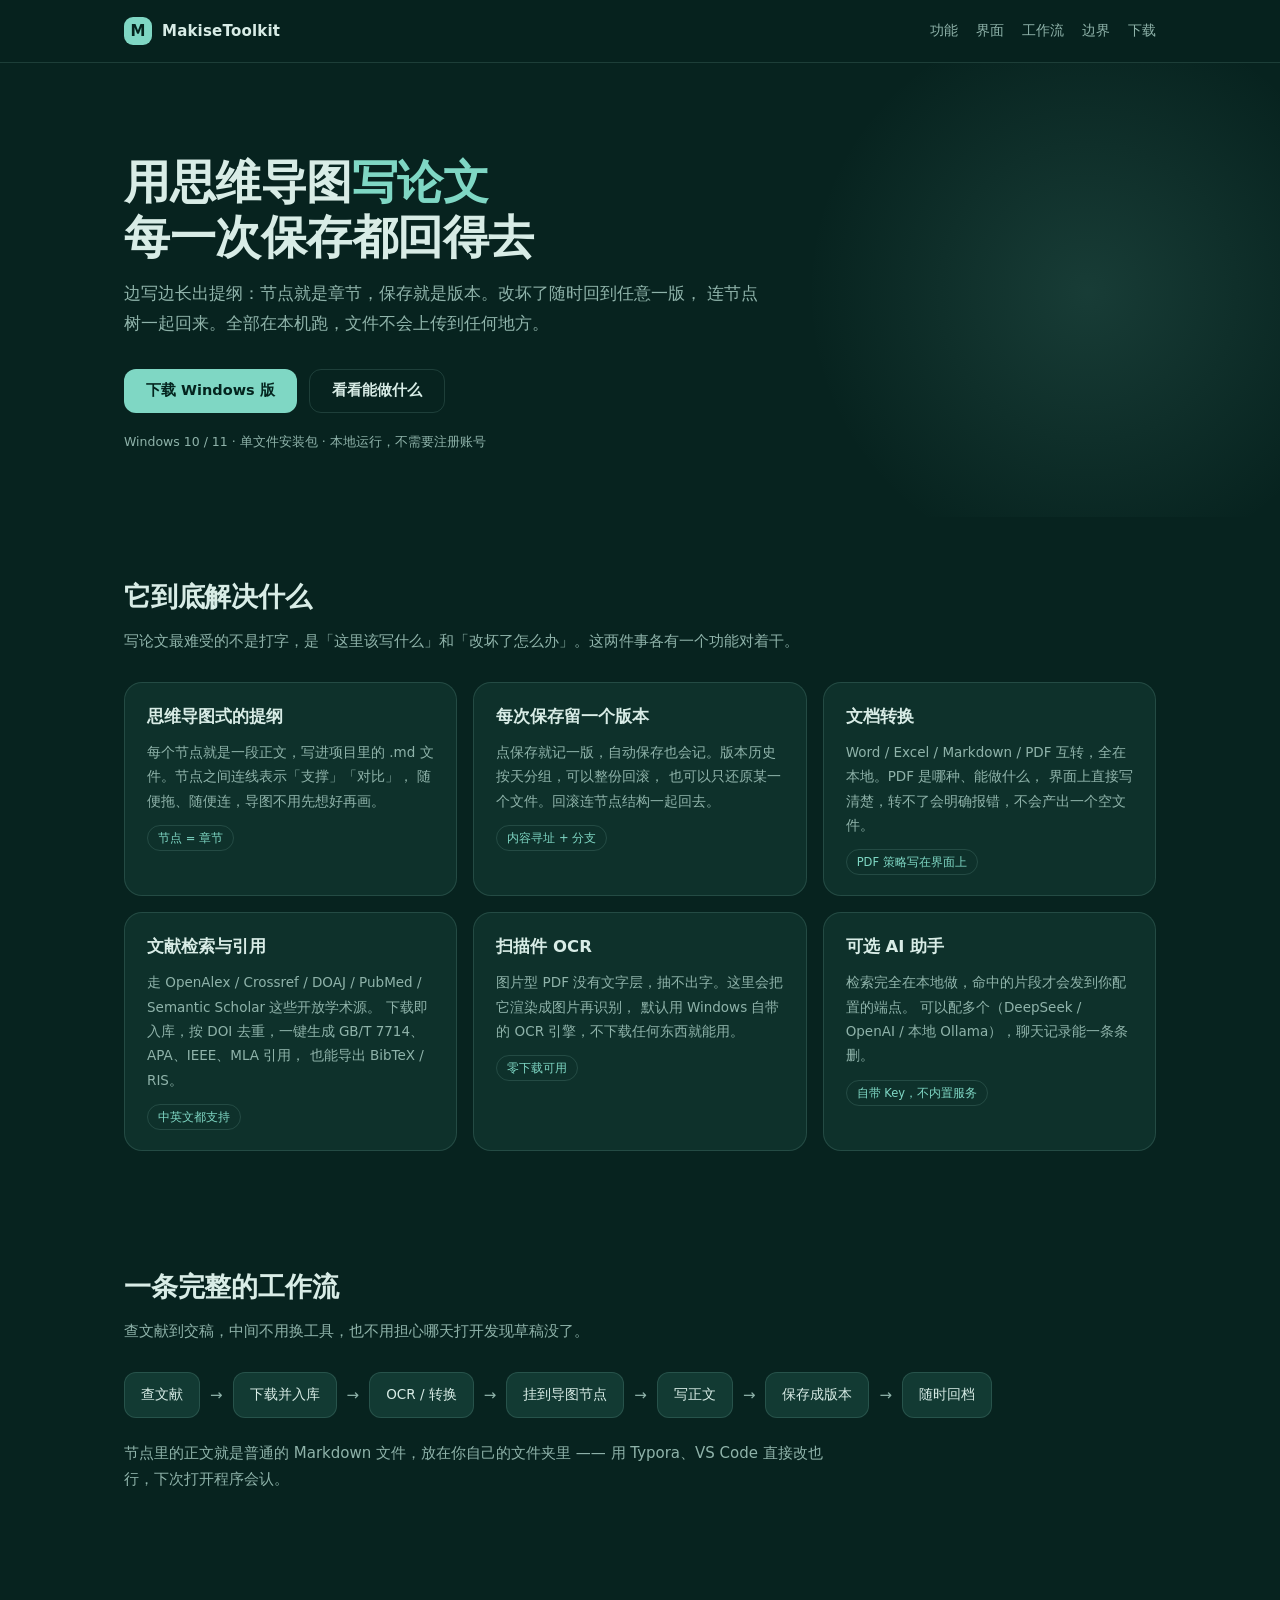
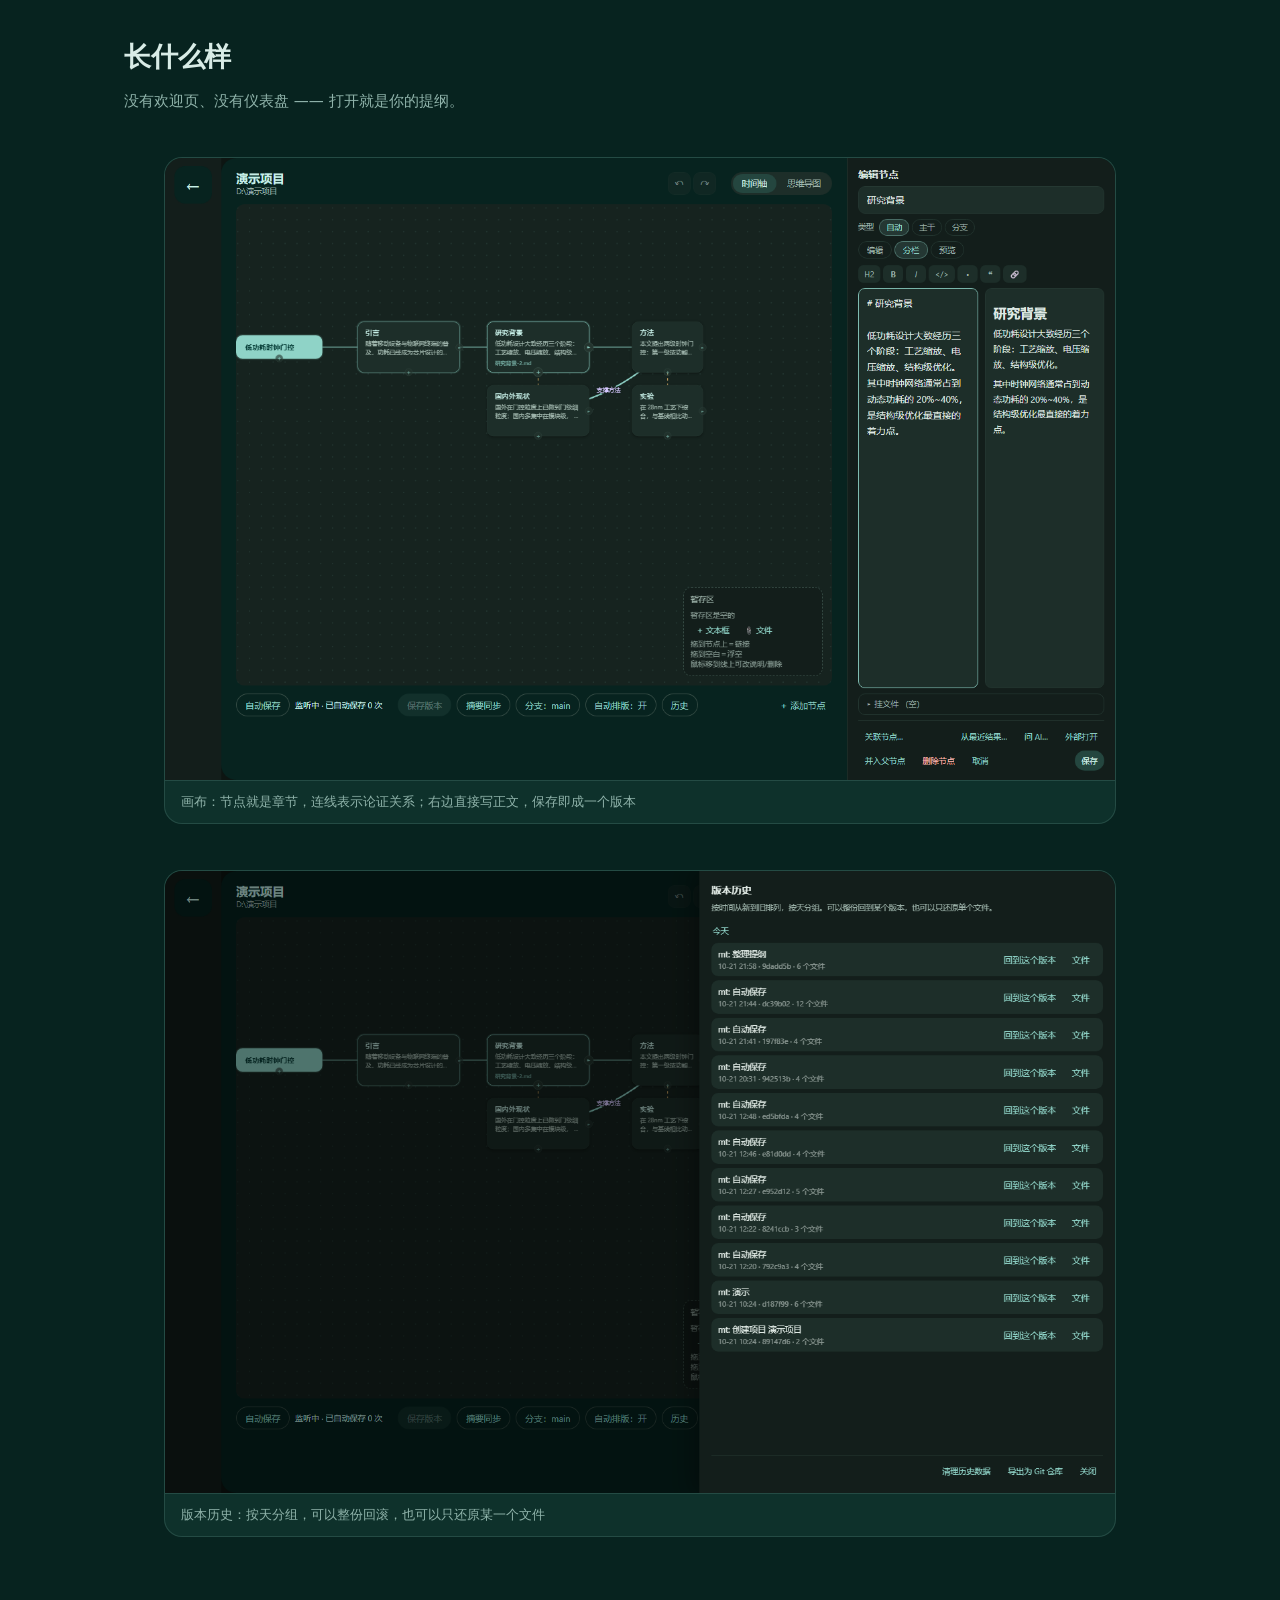
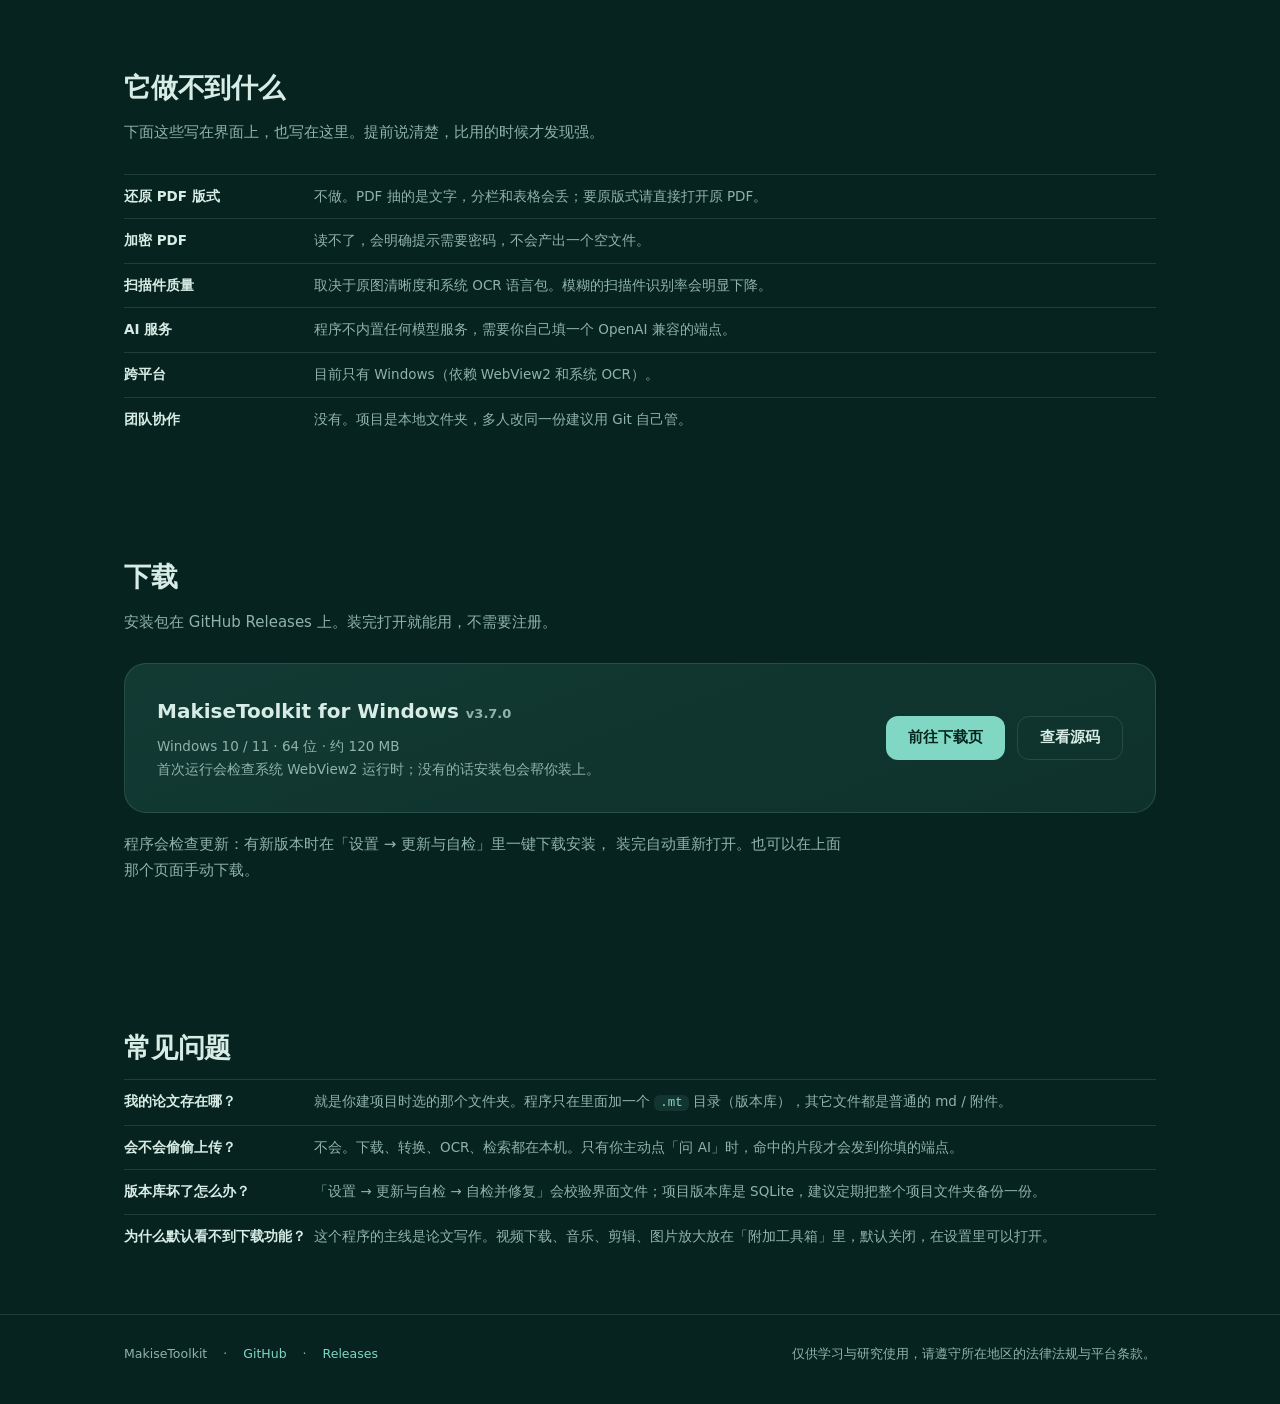
==== docs/index.html @ 10b39601 "docs: GitHub Pages 官网（功能介绍 + 下载） · docs/index.html + docs/site.css：与桌面端同一套配色和排版   · 首屏：定位（思维导图式提纲 + " ====
<!DOCTYPE html>
<html lang="zh-CN">
<head>
<meta charset="utf-8">
<meta name="viewport" content="width=device-width, initial-scale=1">
<title>MakiseToolkit —— 用思维导图写论文，随时回得去</title>
<meta name="description" content="MakiseToolkit 是一个本地优先的论文写作辅助工具：思维导图式提纲、每次保存自动留版本、文档转换、文献检索与引用、扫描件 OCR、可选 AI 助手。">
<link rel="stylesheet" href="site.css">
</head>
<body>

<header class="top">
  <div class="wrap">
    <div class="brand"><span class="mark">M</span>MakiseToolkit</div>
    <nav class="top-nav">
      <a href="#features">功能</a>
      <a href="#shots">界面</a>
      <a href="#flow">工作流</a>
      <a href="#limits">边界</a>
      <a href="#download">下载</a>
    </nav>
  </div>
</header>

<main>

<div class="hero">
  <div class="wrap">
    <h1>用思维导图<em>写论文</em><br>每一次保存都回得去</h1>
    <p class="lead">
      边写边长出提纲：节点就是章节，保存就是版本。改坏了随时回到任意一版，
      连节点树一起回来。全部在本机跑，文件不会上传到任何地方。
    </p>
    <div class="actions">
      <a class="btn" href="#download">下载 Windows 版</a>
      <a class="btn ghost" href="#features">看看能做什么</a>
    </div>
    <div class="meta">Windows 10 / 11 · 单文件安装包 · 本地运行，不需要注册账号</div>
  </div>
</div>

<section id="features">
  <div class="wrap">
    <h2>它到底解决什么</h2>
    <p class="sub">写论文最难受的不是打字，是「这里该写什么」和「改坏了怎么办」。这两件事各有一个功能对着干。</p>
    <div class="grid">

      <div class="card">
        <h3>思维导图式的提纲</h3>
        <p>每个节点就是一段正文，写进项目里的 .md 文件。节点之间连线表示「支撑」「对比」，
           随便拖、随便连，导图不用先想好再画。</p>
        <span class="tag">节点 = 章节</span>
      </div>

      <div class="card">
        <h3>每次保存留一个版本</h3>
        <p>点保存就记一版，自动保存也会记。版本历史按天分组，可以整份回滚，
           也可以只还原某一个文件。回滚连节点结构一起回去。</p>
        <span class="tag">内容寻址 + 分支</span>
      </div>

      <div class="card">
        <h3>文档转换</h3>
        <p>Word / Excel / Markdown / PDF 互转，全在本地。PDF 是哪种、能做什么，
           界面上直接写清楚，转不了会明确报错，不会产出一个空文件。</p>
        <span class="tag">PDF 策略写在界面上</span>
      </div>

      <div class="card">
        <h3>文献检索与引用</h3>
        <p>走 OpenAlex / Crossref / DOAJ / PubMed / Semantic Scholar 这些开放学术源。
           下载即入库，按 DOI 去重，一键生成 GB/T 7714、APA、IEEE、MLA 引用，
           也能导出 BibTeX / RIS。</p>
        <span class="tag">中英文都支持</span>
      </div>

      <div class="card">
        <h3>扫描件 OCR</h3>
        <p>图片型 PDF 没有文字层，抽不出字。这里会把它渲染成图片再识别，
           默认用 Windows 自带的 OCR 引擎，不下载任何东西就能用。</p>
        <span class="tag">零下载可用</span>
      </div>

      <div class="card">
        <h3>可选 AI 助手</h3>
        <p>检索完全在本地做，命中的片段才会发到你配置的端点。
           可以配多个（DeepSeek / OpenAI / 本地 Ollama），聊天记录能一条条删。</p>
        <span class="tag">自带 Key，不内置服务</span>
      </div>

    </div>
  </div>
</section>

<section id="flow">
  <div class="wrap">
    <h2>一条完整的工作流</h2>
    <p class="sub">查文献到交稿，中间不用换工具，也不用担心哪天打开发现草稿没了。</p>
    <div class="flow">
      <span class="step">查文献</span><span class="arrow">→</span>
      <span class="step">下载并入库</span><span class="arrow">→</span>
      <span class="step">OCR / 转换</span><span class="arrow">→</span>
      <span class="step">挂到导图节点</span><span class="arrow">→</span>
      <span class="step">写正文</span><span class="arrow">→</span>
      <span class="step">保存成版本</span><span class="arrow">→</span>
      <span class="step">随时回档</span>
    </div>
    <p class="sub" style="margin-top:22px">
      节点里的正文就是普通的 Markdown 文件，放在你自己的文件夹里 ——
      用 Typora、VS Code 直接改也行，下次打开程序会认。
    </p>
  </div>
</section>

<section id="shots">
  <div class="wrap">
    <h2>长什么样</h2>
    <p class="sub">没有欢迎页、没有仪表盘 —— 打开就是你的提纲。</p>
    <div class="shots">
      <figure class="shot">
        <img src="assets/canvas.png" alt="项目画布：思维导图式的提纲">
        <figcaption>画布：节点就是章节，连线表示论证关系；右边直接写正文，保存即成一个版本</figcaption>
      </figure>
      <figure class="shot">
        <img src="assets/history.png" alt="版本历史">
        <figcaption>版本历史：按天分组，可以整份回滚，也可以只还原某一个文件</figcaption>
      </figure>
    </div>
  </div>
</section>

<section id="limits">
  <div class="wrap">
    <h2>它做不到什么</h2>
    <p class="sub">下面这些写在界面上，也写在这里。提前说清楚，比用的时候才发现强。</p>
    <table class="facts">
      <tr><td>还原 PDF 版式</td><td>不做。PDF 抽的是文字，分栏和表格会丢；要原版式请直接打开原 PDF。</td></tr>
      <tr><td>加密 PDF</td><td>读不了，会明确提示需要密码，不会产出一个空文件。</td></tr>
      <tr><td>扫描件质量</td><td>取决于原图清晰度和系统 OCR 语言包。模糊的扫描件识别率会明显下降。</td></tr>
      <tr><td>AI 服务</td><td>程序不内置任何模型服务，需要你自己填一个 OpenAI 兼容的端点。</td></tr>
      <tr><td>跨平台</td><td>目前只有 Windows（依赖 WebView2 和系统 OCR）。</td></tr>
      <tr><td>团队协作</td><td>没有。项目是本地文件夹，多人改同一份建议用 Git 自己管。</td></tr>
    </table>
  </div>
</section>

<section id="download">
  <div class="wrap">
    <h2>下载</h2>
    <p class="sub">安装包在 GitHub Releases 上。装完打开就能用，不需要注册。</p>
    <div class="dl">
      <div class="info">
        <h3>MakiseToolkit for Windows <span style="font-size:13px;color:var(--text-dim)">v3.7.0</span></h3>
        <p>Windows 10 / 11 · 64 位 · 约 120 MB<br>
           首次运行会检查系统 WebView2 运行时；没有的话安装包会帮你装上。</p>
      </div>
      <div class="btns">
        <a class="btn" href="https://github.com/PLSSJX/BLG/releases/latest">前往下载页</a>
        <a class="btn ghost" href="https://github.com/PLSSJX/BLG">查看源码</a>
      </div>
    </div>
    <p class="sub" style="margin-top:18px">
      程序会检查更新：有新版本时在「设置 → 更新与自检」里一键下载安装，
      装完自动重新打开。也可以在上面那个页面手动下载。
    </p>
  </div>
</section>

<section id="faq">
  <div class="wrap">
    <h2>常见问题</h2>
    <table class="facts">
      <tr><td>我的论文存在哪？</td><td>就是你建项目时选的那个文件夹。程序只在里面加一个 <code>.mt</code> 目录（版本库），其它文件都是普通的 md / 附件。</td></tr>
      <tr><td>会不会偷偷上传？</td><td>不会。下载、转换、OCR、检索都在本机。只有你主动点「问 AI」时，命中的片段才会发到你填的端点。</td></tr>
      <tr><td>版本库坏了怎么办？</td><td>「设置 → 更新与自检 → 自检并修复」会校验界面文件；项目版本库是 SQLite，建议定期把整个项目文件夹备份一份。</td></tr>
      <tr><td>为什么默认看不到下载功能？</td><td>这个程序的主线是论文写作。视频下载、音乐、剪辑、图片放大放在「附加工具箱」里，默认关闭，在设置里可以打开。</td></tr>
    </table>
  </div>
</section>

</main>

<footer>
  <div class="wrap">
    <span>MakiseToolkit</span>
    <span>·</span>
    <a href="https://github.com/PLSSJX/BLG">GitHub</a>
    <span>·</span>
    <a href="https://github.com/PLSSJX/BLG/releases/latest">Releases</a>
    <span style="margin-left:auto">仅供学习与研究使用，请遵守所在地区的法律法规与平台条款。</span>
  </div>
</footer>

</body>
</html>
---- docs/site.css ----
/* MakiseToolkit 官网 —— 和桌面端同一套配色与排版 */
:root {
  --bg: #07231f;
  --bg-soft: #0b2b26;
  --card: #0e312b;
  --card-2: #123a33;
  --line: rgba(168, 230, 216, .14);
  --text: #d8ece6;
  --text-dim: #8fb3aa;
  --primary: #7fd7c4;
  --primary-deep: #123f37;
  --on-primary: #04241e;
  --ok: #8ee39a;
  --warn: #f0c67c;
  --radius: 18px;
  --max: 1080px;
}

* { box-sizing: border-box; }

html { scroll-behavior: smooth; }

body {
  margin: 0;
  background: var(--bg);
  color: var(--text);
  font-family: "MiSans", "HarmonyOS Sans SC", "PingFang SC", "Microsoft YaHei UI",
               "Microsoft YaHei", "Segoe UI", system-ui, -apple-system, sans-serif;
  font-size: 15px;
  line-height: 1.75;
  -webkit-font-smoothing: antialiased;
}

a { color: var(--primary); text-decoration: none; }
a:hover { text-decoration: underline; }

.wrap { max-width: var(--max); margin: 0 auto; padding: 0 24px; }

/* ---------------- 顶部 ---------------- */
header.top {
  position: sticky; top: 0; z-index: 20;
  backdrop-filter: blur(12px);
  background: color-mix(in srgb, var(--bg) 82%, transparent);
  border-bottom: 1px solid var(--line);
}
.top .wrap { display: flex; align-items: center; gap: 14px; height: 62px; }
.brand { display: flex; align-items: center; gap: 10px; font-weight: 600; letter-spacing: .2px; }
.brand .mark {
  width: 28px; height: 28px; border-radius: 9px;
  background: var(--primary); color: var(--on-primary);
  display: grid; place-items: center; font-size: 15px; font-weight: 700;
}
nav.top-nav { margin-left: auto; display: flex; gap: 18px; font-size: 13.5px; }
nav.top-nav a { color: var(--text-dim); }
nav.top-nav a:hover { color: var(--text); text-decoration: none; }
@media (max-width: 720px) { nav.top-nav { display: none; } }

/* ---------------- 按钮 ---------------- */
.btn {
  display: inline-flex; align-items: center; gap: 8px;
  height: 44px; padding: 0 22px; border-radius: 12px;
  background: var(--primary); color: var(--on-primary);
  font-size: 14.5px; font-weight: 600; border: 0; cursor: pointer;
  transition: transform .12s, box-shadow .12s;
}
.btn:hover { transform: translateY(-1px); text-decoration: none; box-shadow: 0 8px 22px rgba(127, 215, 196, .18); }
.btn.ghost {
  background: transparent; color: var(--text);
  border: 1px solid var(--line); box-shadow: none;
}
.btn.ghost:hover { border-color: var(--primary); }

/* ---------------- 首屏 ---------------- */
.hero { padding: 92px 0 64px; position: relative; overflow: hidden; }
.hero::after {
  content: ""; position: absolute; inset: -20% -10% auto auto;
  width: 640px; height: 640px; border-radius: 50%;
  background: radial-gradient(circle, rgba(127,215,196,.14), transparent 62%);
  pointer-events: none;
}
.hero h1 { font-size: 46px; line-height: 1.2; margin: 0 0 14px; letter-spacing: -.5px; }
.hero h1 em { font-style: normal; color: var(--primary); }
.hero p.lead { font-size: 17px; color: var(--text-dim); max-width: 640px; margin: 0 0 30px; }
.hero .actions { display: flex; gap: 12px; flex-wrap: wrap; }
.hero .meta { margin-top: 18px; font-size: 12.5px; color: var(--text-dim); }

/* ---------------- 通用区块 ---------------- */
section { padding: 56px 0; }
section h2 { font-size: 27px; margin: 0 0 8px; letter-spacing: -.2px; }
section p.sub { color: var(--text-dim); margin: 0 0 28px; max-width: 720px; }

.grid { display: grid; gap: 16px; grid-template-columns: repeat(auto-fit, minmax(280px, 1fr)); }

.card {
  background: var(--card);
  border: 1px solid var(--line);
  border-radius: var(--radius);
  padding: 20px 22px;
}
.card h3 { margin: 0 0 8px; font-size: 16.5px; display: flex; align-items: center; gap: 8px; }
.card p { margin: 0; color: var(--text-dim); font-size: 13.5px; line-height: 1.8; }
.card .tag { display: inline-block; margin-top: 12px; font-size: 11.5px; color: var(--primary);
  border: 1px solid var(--line); border-radius: 999px; padding: 2px 10px; }

/* 工作流 */
.flow { display: flex; flex-wrap: wrap; gap: 10px; align-items: center; margin-top: 8px; }
.flow .step {
  background: var(--card-2); border: 1px solid var(--line);
  border-radius: 12px; padding: 10px 16px; font-size: 13.5px;
}
.flow .arrow { color: var(--text-dim); }

/* 截图 */
.shots { display: grid; gap: 16px; grid-template-columns: 1fr; }
.shot {
  border-radius: var(--radius); overflow: hidden;
  border: 1px solid var(--line); background: var(--card);
}
.shot img { display: block; width: 100%; height: auto; }
.shot figcaption { padding: 10px 16px; font-size: 12.5px; color: var(--text-dim); border-top: 1px solid var(--line); }

/* 表格 */
table.facts { width: 100%; border-collapse: collapse; font-size: 13.5px; }
table.facts td { padding: 10px 0; border-top: 1px solid var(--line); vertical-align: top; }
table.facts td:first-child { width: 190px; color: var(--text); font-weight: 600; }
table.facts td:last-child { color: var(--text-dim); }

/* 下载 */
.dl {
  background: linear-gradient(160deg, var(--card-2), var(--card));
  border: 1px solid var(--line); border-radius: 22px; padding: 30px 32px;
  display: flex; gap: 30px; flex-wrap: wrap; align-items: center;
}
.dl .info { flex: 1 1 380px; }
.dl .info h3 { margin: 0 0 6px; font-size: 20px; }
.dl .info p { margin: 0; color: var(--text-dim); font-size: 13.5px; }
.dl .btns { display: flex; gap: 12px; flex-wrap: wrap; }

/* 页脚 */
footer { border-top: 1px solid var(--line); padding: 28px 0 40px; color: var(--text-dim); font-size: 12.5px; }
footer .wrap { display: flex; gap: 16px; flex-wrap: wrap; align-items: center; }

code {
  background: rgba(127, 215, 196, .1); border-radius: 6px; padding: 1px 6px;
  font-family: "Cascadia Code", Consolas, monospace; font-size: .92em; color: var(--primary);
}
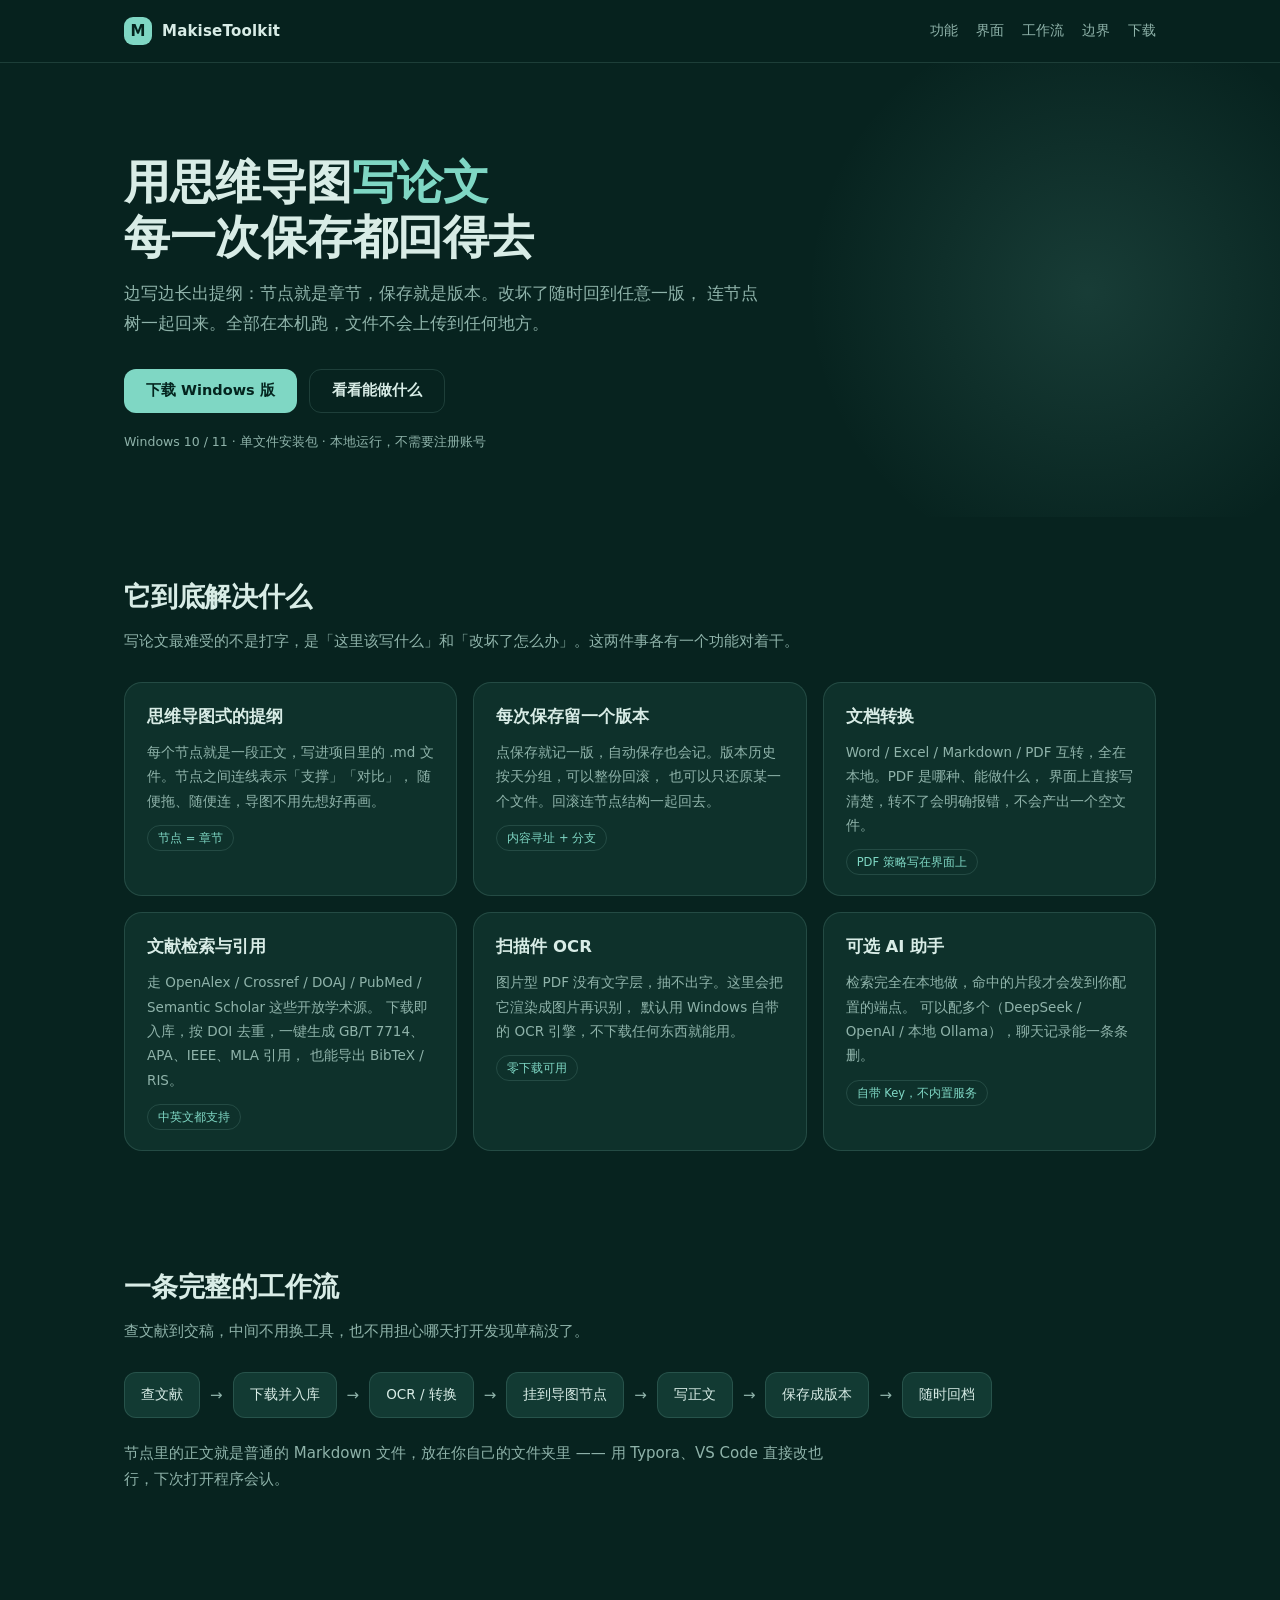
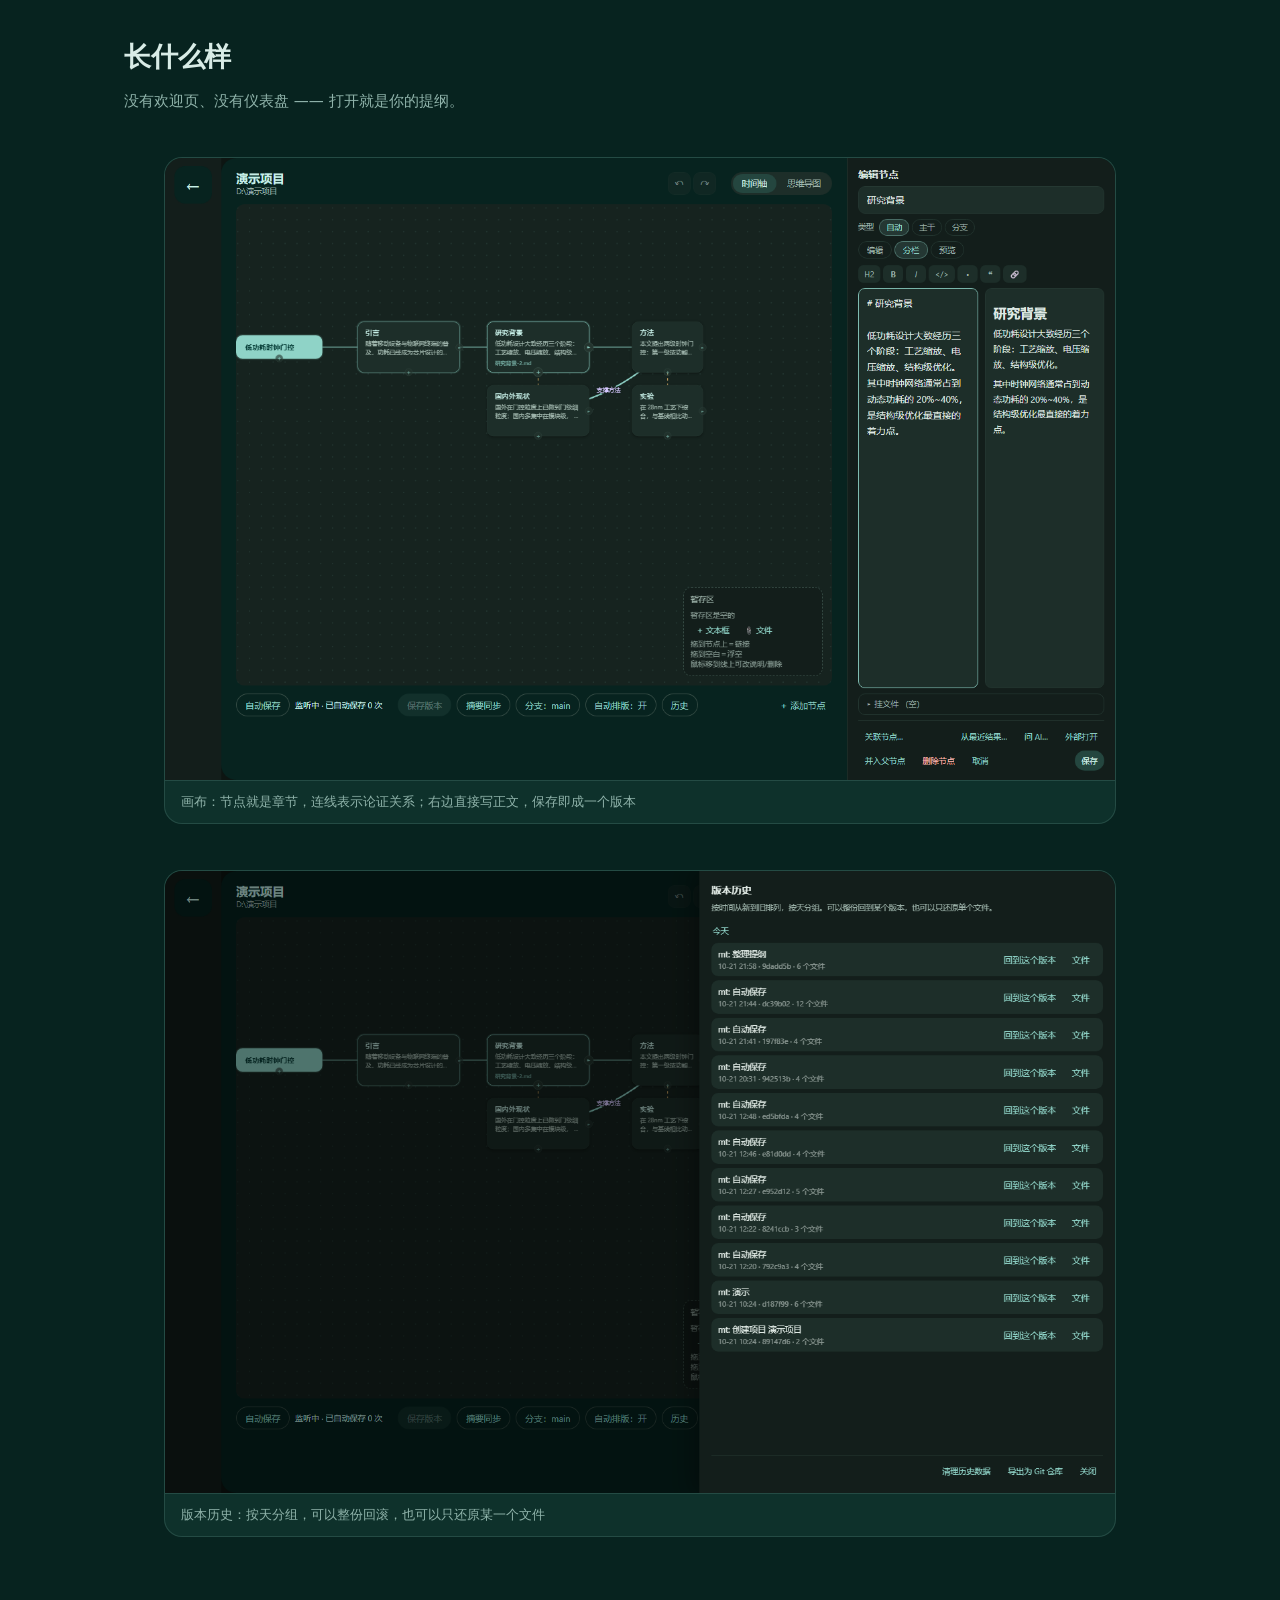
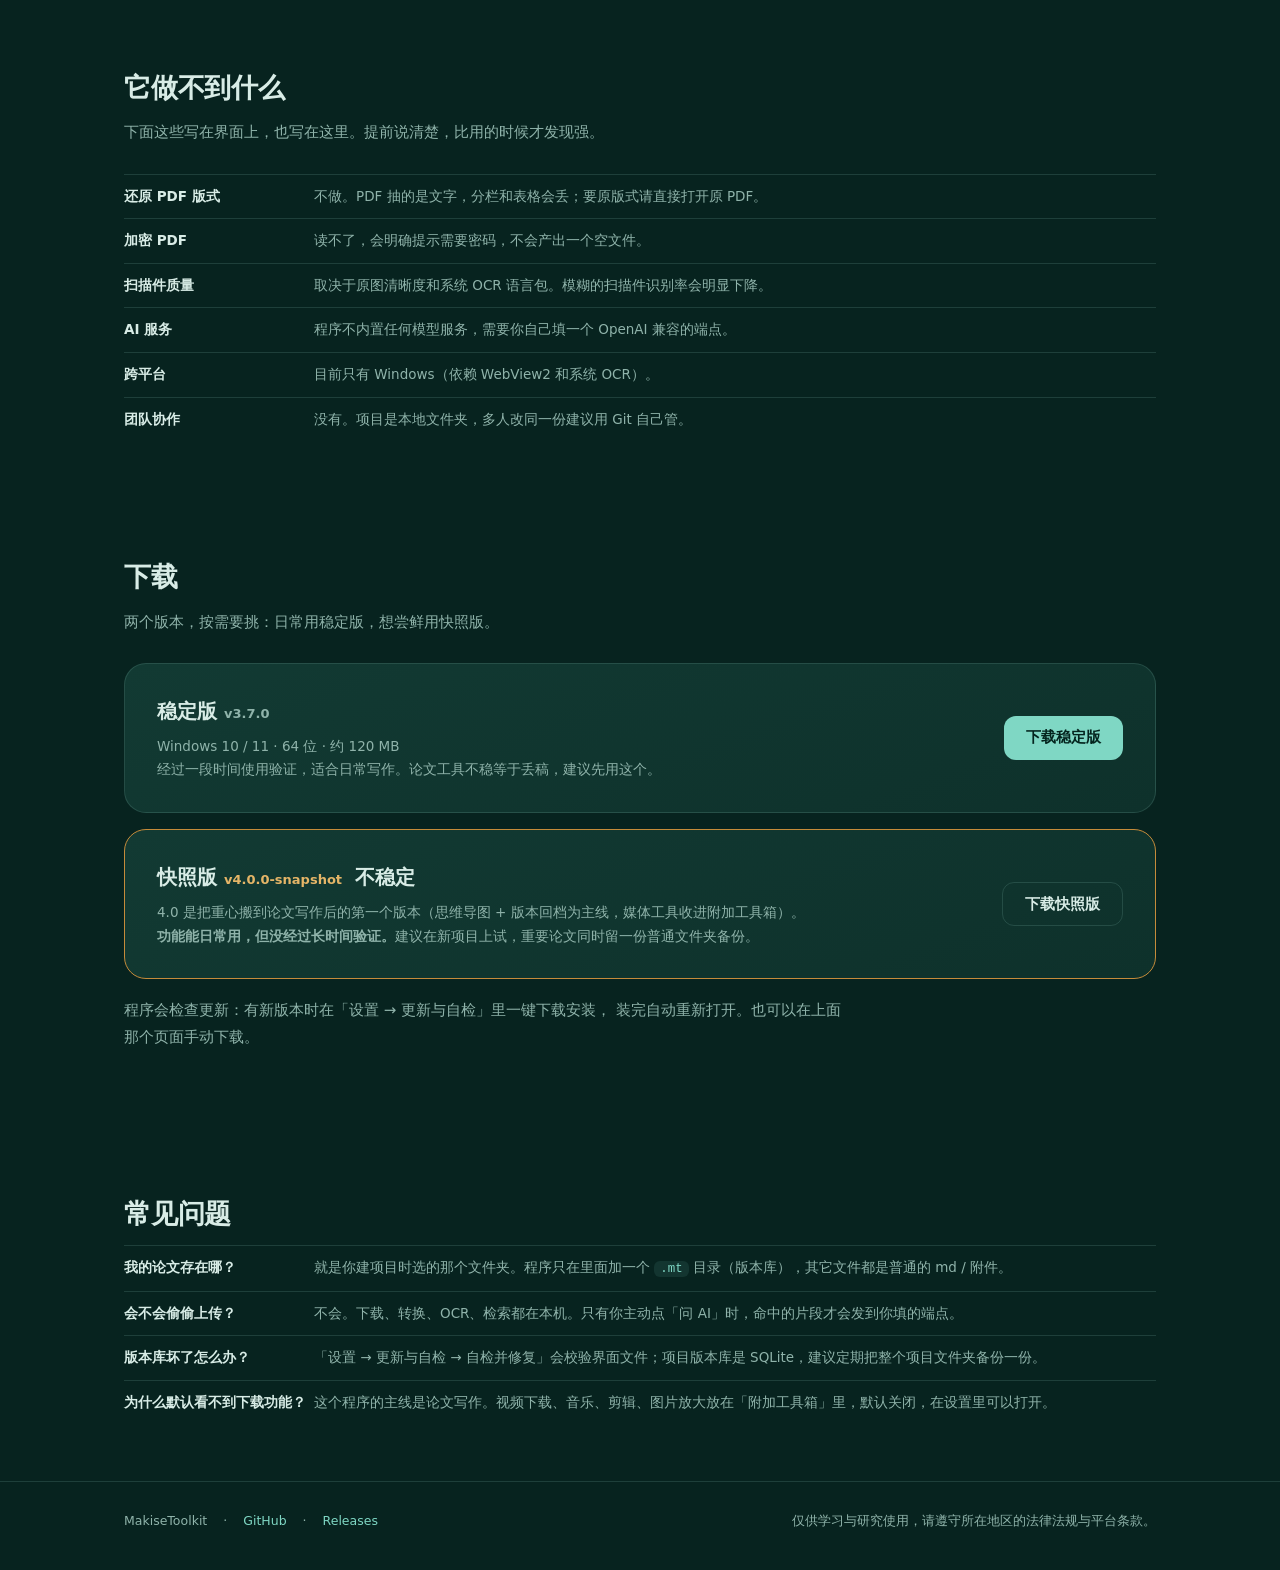
==== commit 27233abb: "chore(release): 4.0.0 快照版 —— 定位改到论文写作主线 界面： · 去掉浏览器原生的「是否离开网站」弹窗，改成离开时把未保存状态记到本地草稿 · 项目页新增「打开文件夹」，弹窗" ====
--- a/docs/index.html
+++ b/docs/index.html
@@ -147,16 +147,26 @@
 <section id="download">
   <div class="wrap">
     <h2>下载</h2>
-    <p class="sub">安装包在 GitHub Releases 上。装完打开就能用，不需要注册。</p>
+    <p class="sub">两个版本，按需要挑：日常用稳定版，想尝鲜用快照版。</p>
     <div class="dl">
       <div class="info">
-        <h3>MakiseToolkit for Windows <span style="font-size:13px;color:var(--text-dim)">v3.7.0</span></h3>
+        <h3>稳定版 <span style="font-size:13px;color:var(--text-dim)">v3.7.0</span></h3>
         <p>Windows 10 / 11 · 64 位 · 约 120 MB<br>
-           首次运行会检查系统 WebView2 运行时；没有的话安装包会帮你装上。</p>
+           经过一段时间使用验证，适合日常写作。论文工具不稳等于丢稿，建议先用这个。</p>
       </div>
       <div class="btns">
-        <a class="btn" href="https://github.com/PLSSJX/BLG/releases/latest">前往下载页</a>
-        <a class="btn ghost" href="https://github.com/PLSSJX/BLG">查看源码</a>
+        <a class="btn" href="https://github.com/PLSSJX/BLG/releases/tag/v3.7.0">下载稳定版</a>
+      </div>
+    </div>
+    <div class="dl" style="margin-top:16px;border-color:#c58b3a">
+      <div class="info">
+        <h3>快照版 <span style="font-size:13px;color:#e5b567">v4.0.0-snapshot</span>
+          <span class="tag" style="margin-left:6px">不稳定</span></h3>
+        <p>4.0 是把重心搬到论文写作后的第一个版本（思维导图 + 版本回档为主线，媒体工具收进附加工具箱）。<br>
+           <b>功能能日常用，但没经过长时间验证。</b>建议在新项目上试，重要论文同时留一份普通文件夹备份。</p>
+      </div>
+      <div class="btns">
+        <a class="btn ghost" href="https://github.com/PLSSJX/BLG/releases/tag/v4.0.0-snapshot">下载快照版</a>
       </div>
     </div>
     <p class="sub" style="margin-top:18px">
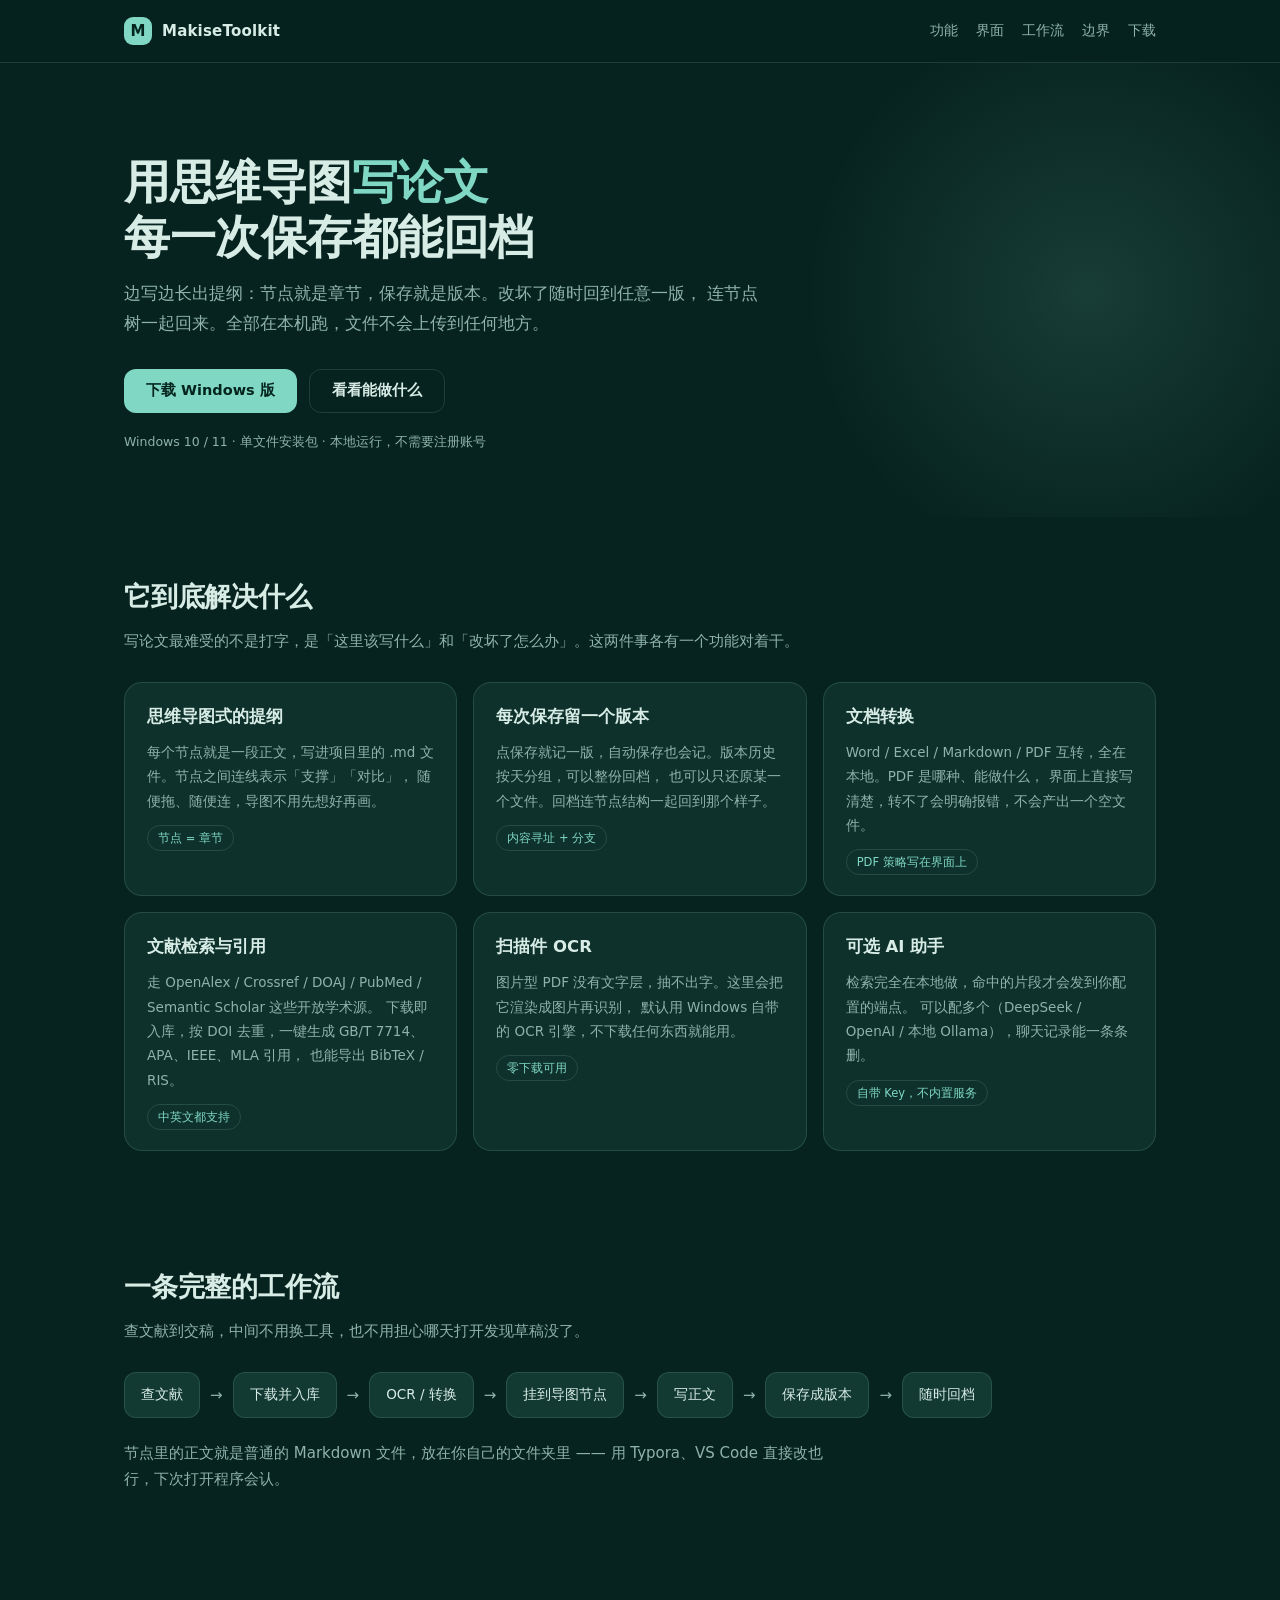
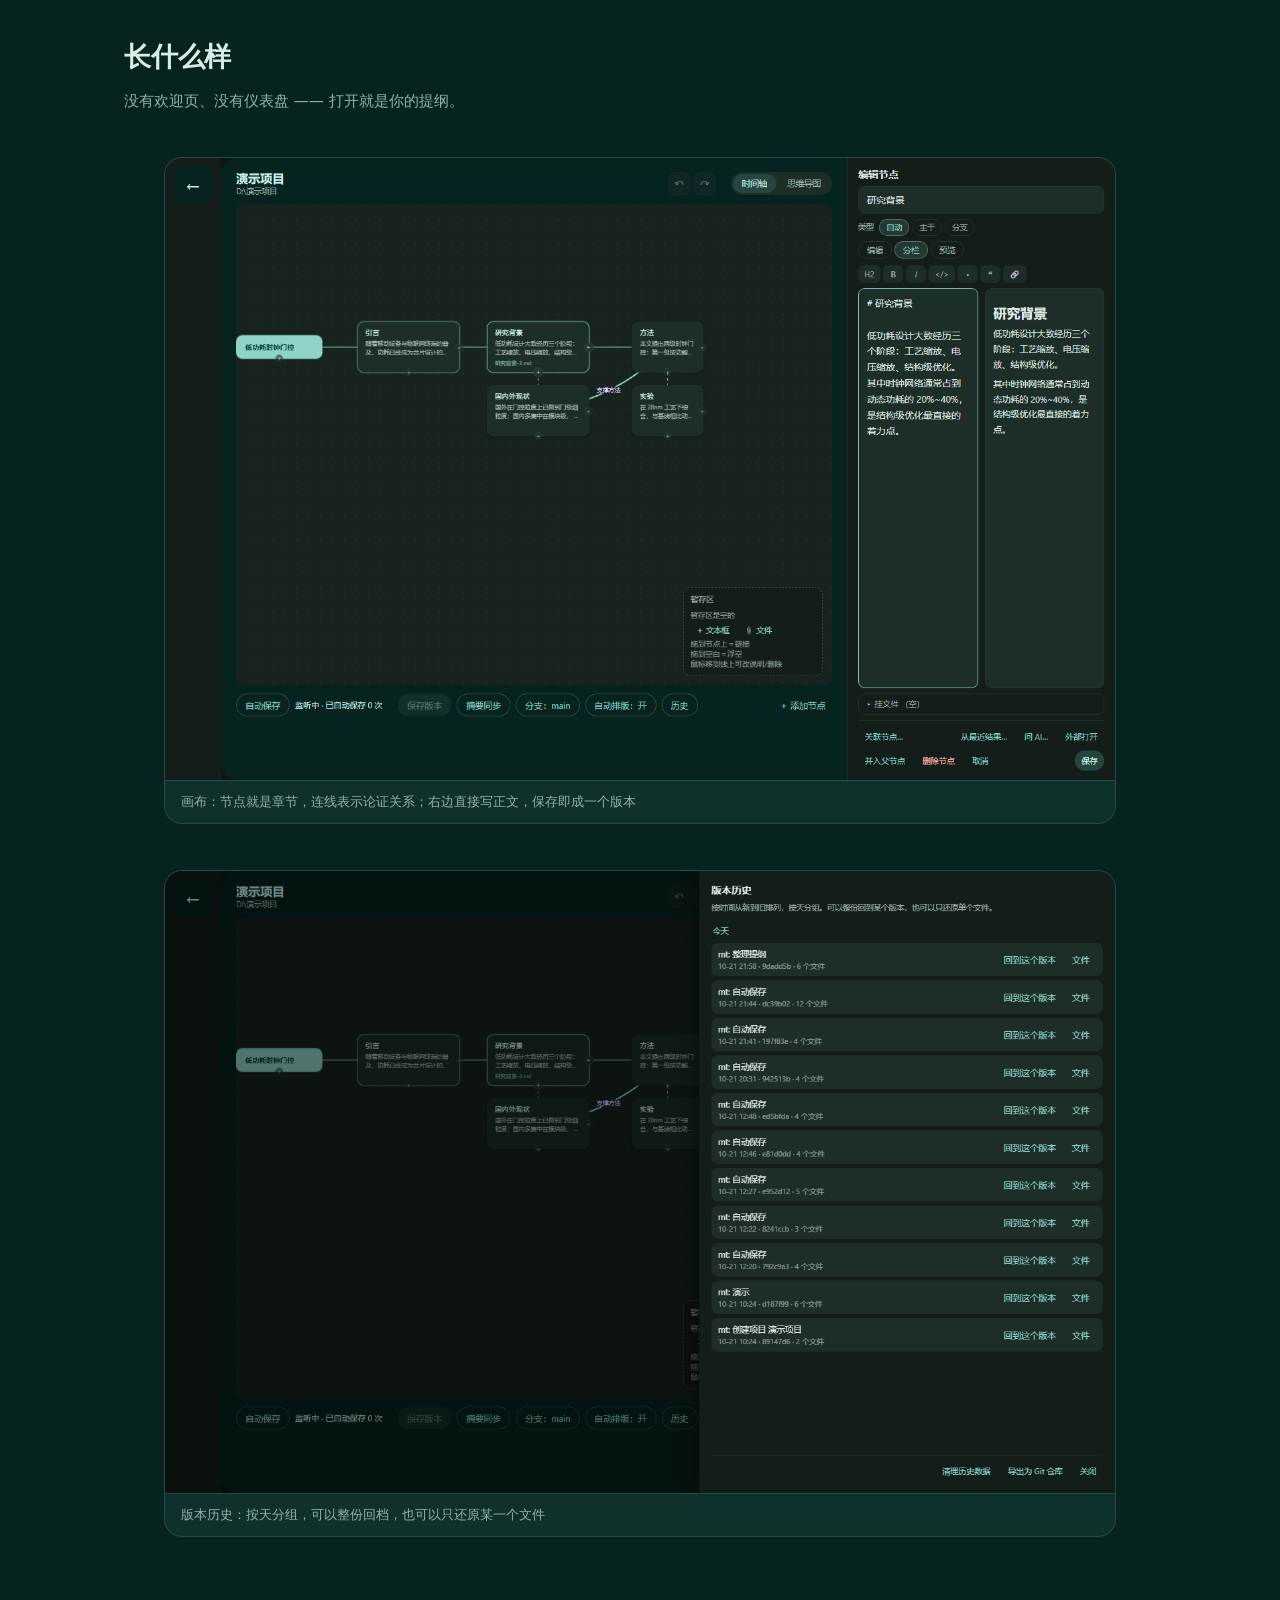
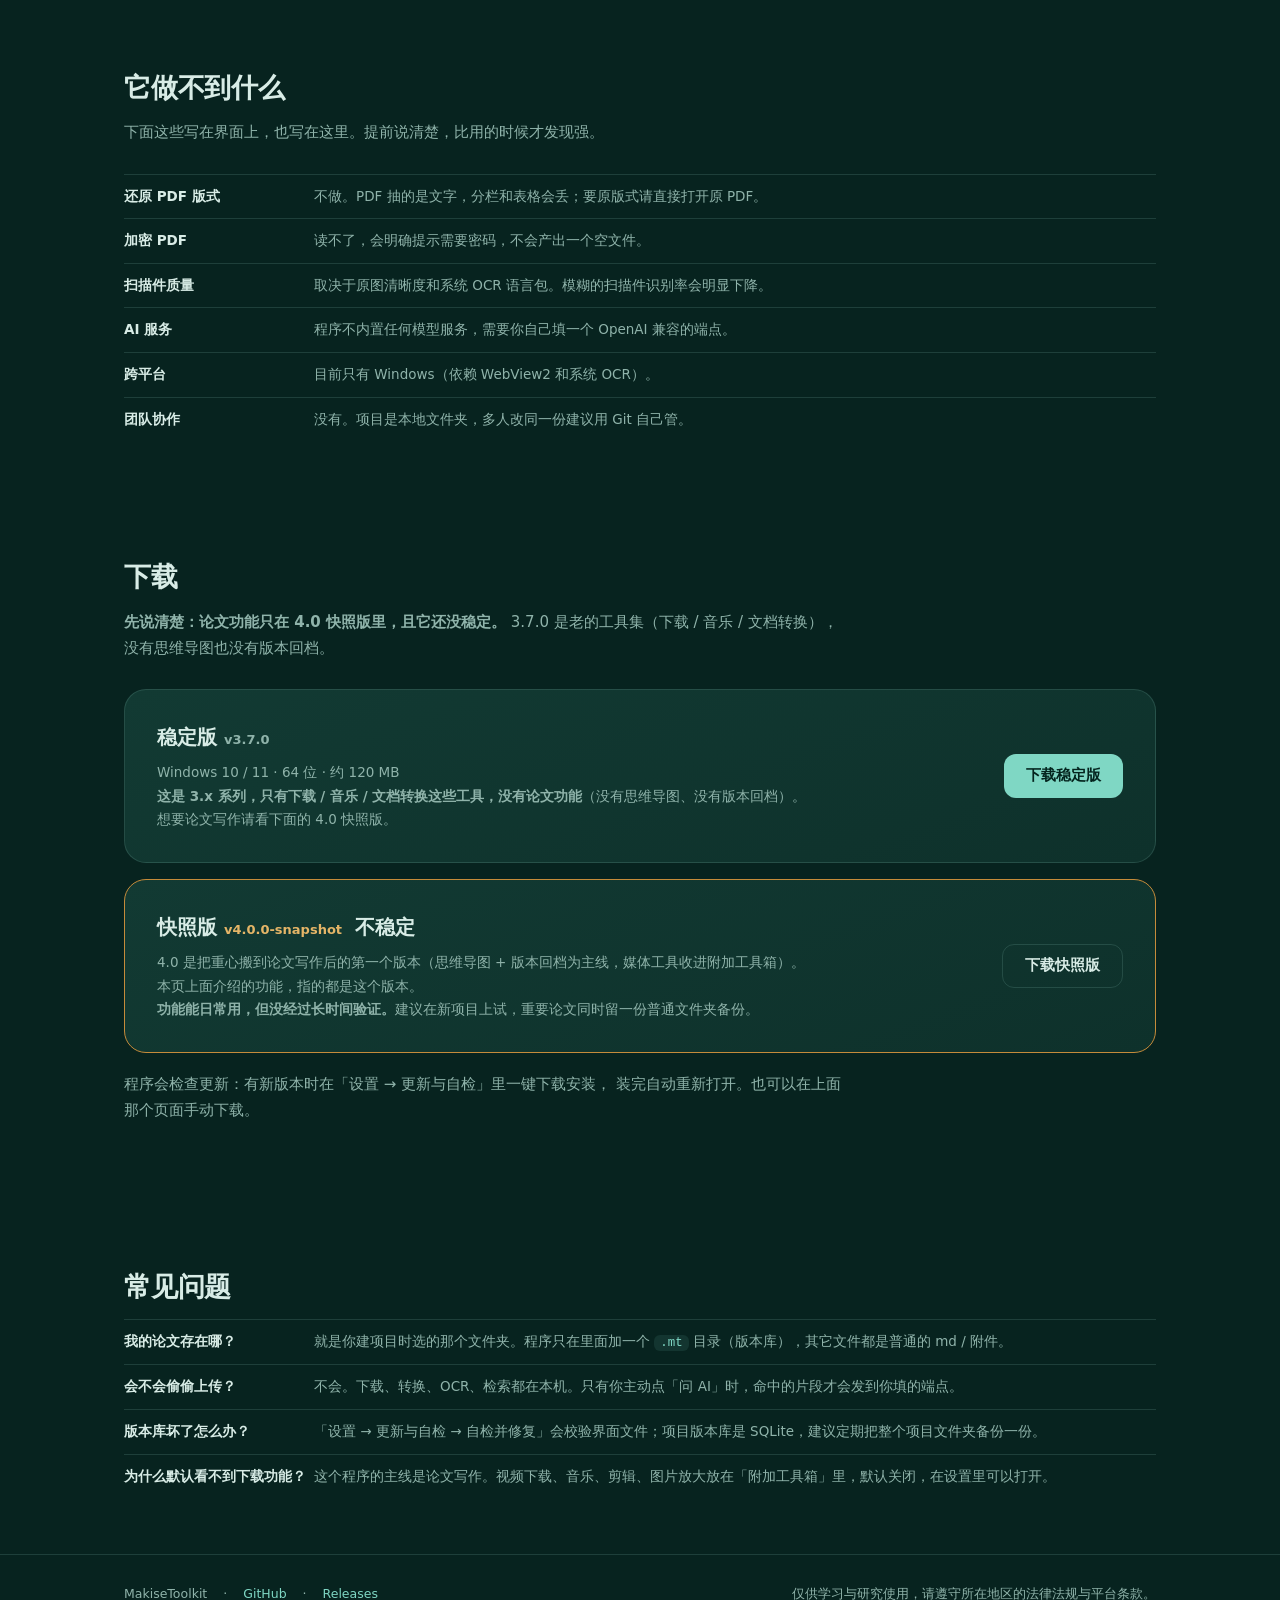
==== commit 95651203: "docs: 说清楚论文功能只在 4.0 快照版，术语统一成「回档」 · 官网稳定版（v3.7.0）那栏原本写成「适合日常写作」，但 3.x 根本没有   思维导图和版本回档，属于误导。现在明写：只有下" ====
--- a/docs/index.html
+++ b/docs/index.html
@@ -3,7 +3,7 @@
 <head>
 <meta charset="utf-8">
 <meta name="viewport" content="width=device-width, initial-scale=1">
-<title>MakiseToolkit —— 用思维导图写论文，随时回得去</title>
+<title>MakiseToolkit —— 用思维导图写论文，随时能回档</title>
 <meta name="description" content="MakiseToolkit 是一个本地优先的论文写作辅助工具：思维导图式提纲、每次保存自动留版本、文档转换、文献检索与引用、扫描件 OCR、可选 AI 助手。">
 <link rel="stylesheet" href="site.css">
 </head>
@@ -26,7 +26,7 @@
 
 <div class="hero">
   <div class="wrap">
-    <h1>用思维导图<em>写论文</em><br>每一次保存都回得去</h1>
+    <h1>用思维导图<em>写论文</em><br>每一次保存都能回档</h1>
     <p class="lead">
       边写边长出提纲：节点就是章节，保存就是版本。改坏了随时回到任意一版，
       连节点树一起回来。全部在本机跑，文件不会上传到任何地方。
@@ -54,8 +54,8 @@
 
       <div class="card">
         <h3>每次保存留一个版本</h3>
-        <p>点保存就记一版，自动保存也会记。版本历史按天分组，可以整份回滚，
-           也可以只还原某一个文件。回滚连节点结构一起回去。</p>
+        <p>点保存就记一版，自动保存也会记。版本历史按天分组，可以整份回档，
+           也可以只还原某一个文件。回档连节点结构一起回到那个样子。</p>
         <span class="tag">内容寻址 + 分支</span>
       </div>
 
@@ -123,7 +123,7 @@
       </figure>
       <figure class="shot">
         <img src="assets/history.png" alt="版本历史">
-        <figcaption>版本历史：按天分组，可以整份回滚，也可以只还原某一个文件</figcaption>
+        <figcaption>版本历史：按天分组，可以整份回档，也可以只还原某一个文件</figcaption>
       </figure>
     </div>
   </div>
@@ -147,12 +147,14 @@
 <section id="download">
   <div class="wrap">
     <h2>下载</h2>
-    <p class="sub">两个版本，按需要挑：日常用稳定版，想尝鲜用快照版。</p>
+    <p class="sub"><b>先说清楚：论文功能只在 4.0 快照版里，且它还没稳定。</b>
+      3.7.0 是老的工具集（下载 / 音乐 / 文档转换），没有思维导图也没有版本回档。</p>
     <div class="dl">
       <div class="info">
         <h3>稳定版 <span style="font-size:13px;color:var(--text-dim)">v3.7.0</span></h3>
         <p>Windows 10 / 11 · 64 位 · 约 120 MB<br>
-           经过一段时间使用验证，适合日常写作。论文工具不稳等于丢稿，建议先用这个。</p>
+           <b>这是 3.x 系列，只有下载 / 音乐 / 文档转换这些工具，没有论文功能</b>（没有思维导图、没有版本回档）。<br>
+           想要论文写作请看下面的 4.0 快照版。</p>
       </div>
       <div class="btns">
         <a class="btn" href="https://github.com/PLSSJX/BLG/releases/tag/v3.7.0">下载稳定版</a>
@@ -163,6 +165,7 @@
         <h3>快照版 <span style="font-size:13px;color:#e5b567">v4.0.0-snapshot</span>
           <span class="tag" style="margin-left:6px">不稳定</span></h3>
         <p>4.0 是把重心搬到论文写作后的第一个版本（思维导图 + 版本回档为主线，媒体工具收进附加工具箱）。<br>
+           本页上面介绍的功能，指的都是这个版本。<br>
            <b>功能能日常用，但没经过长时间验证。</b>建议在新项目上试，重要论文同时留一份普通文件夹备份。</p>
       </div>
       <div class="btns">
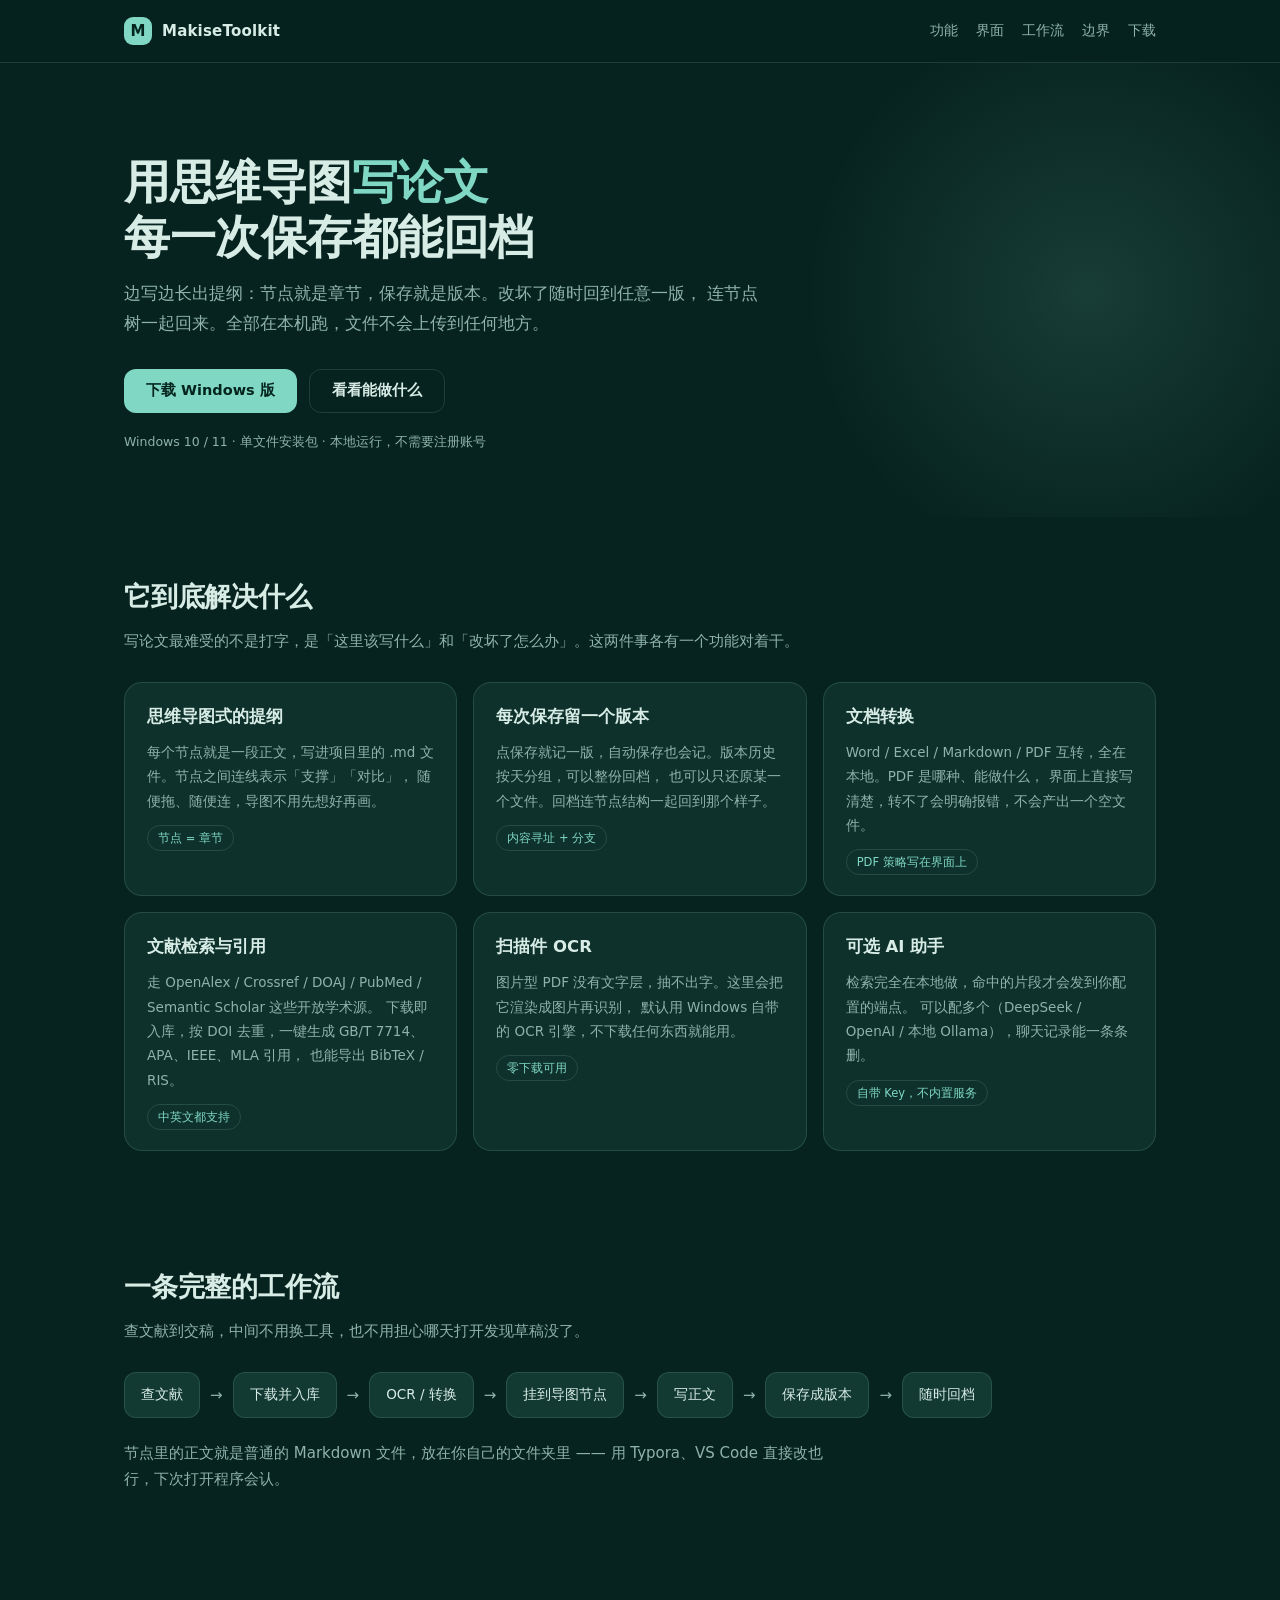
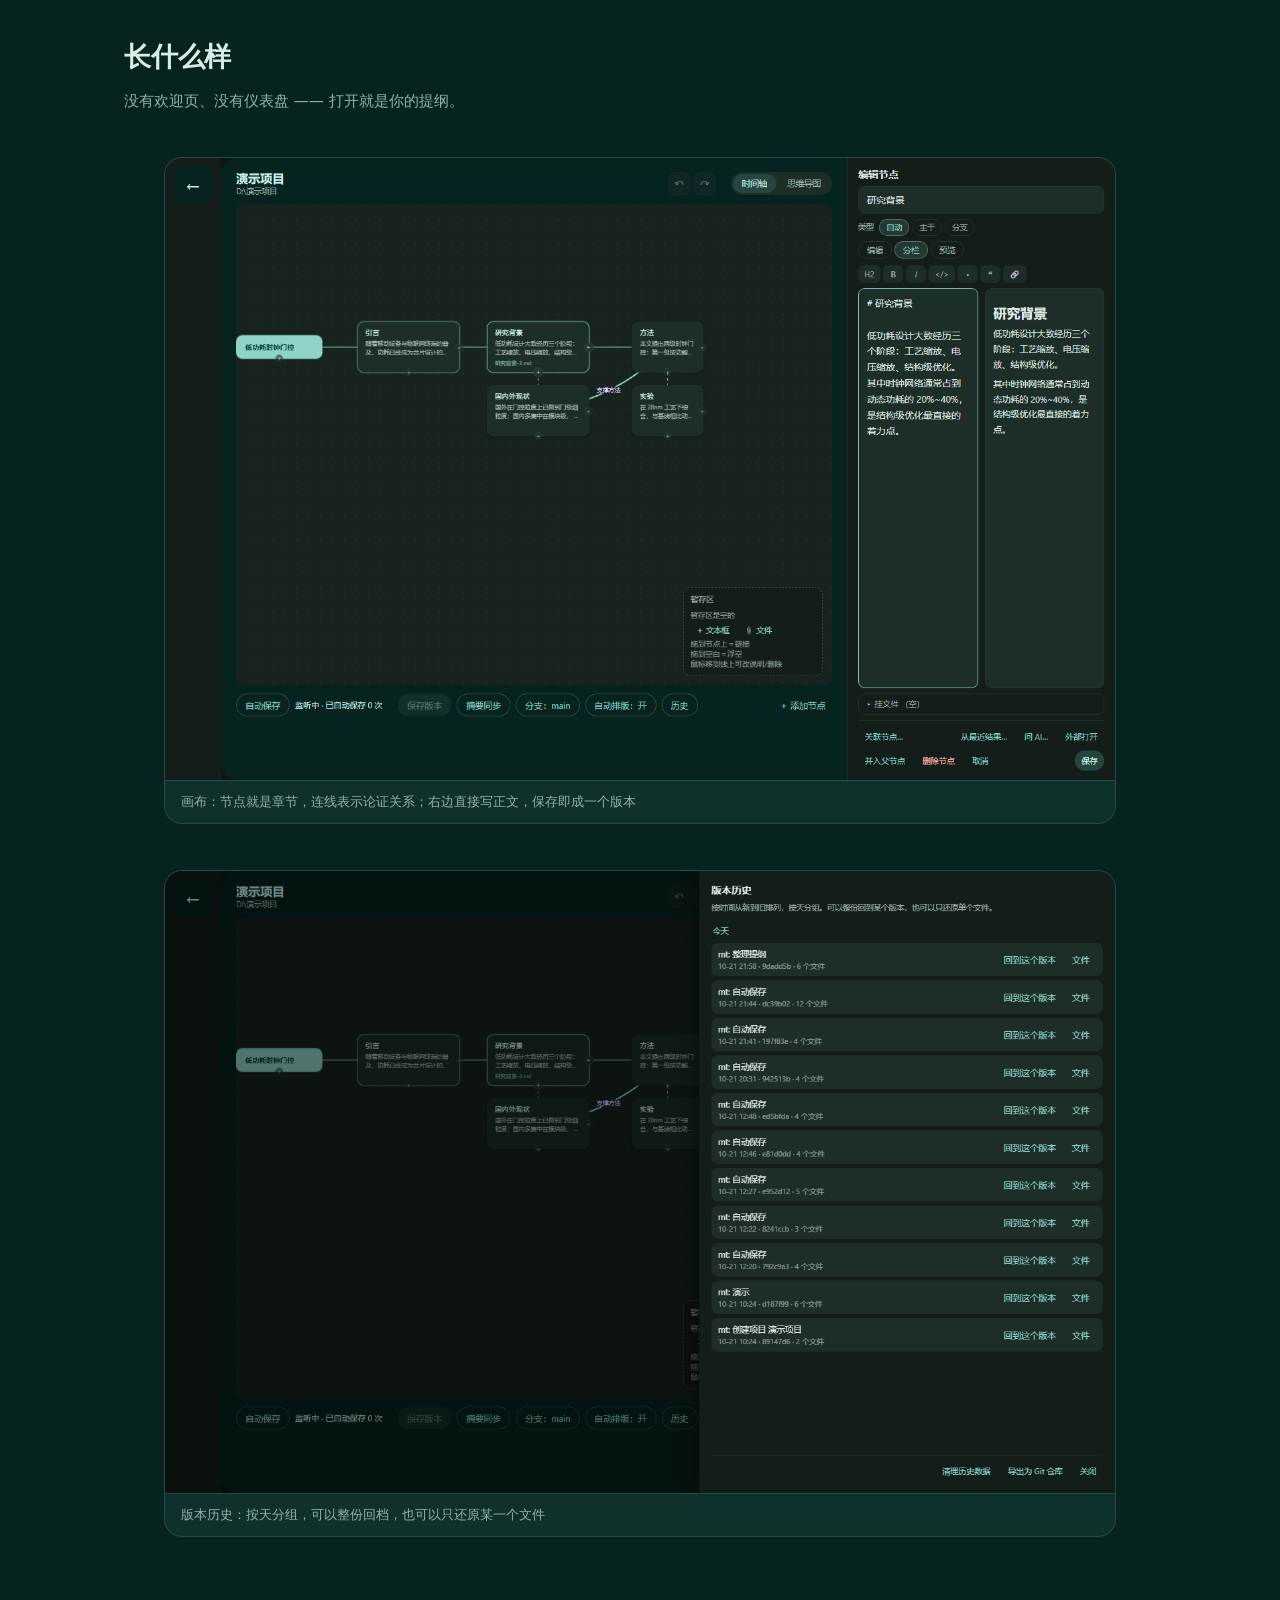
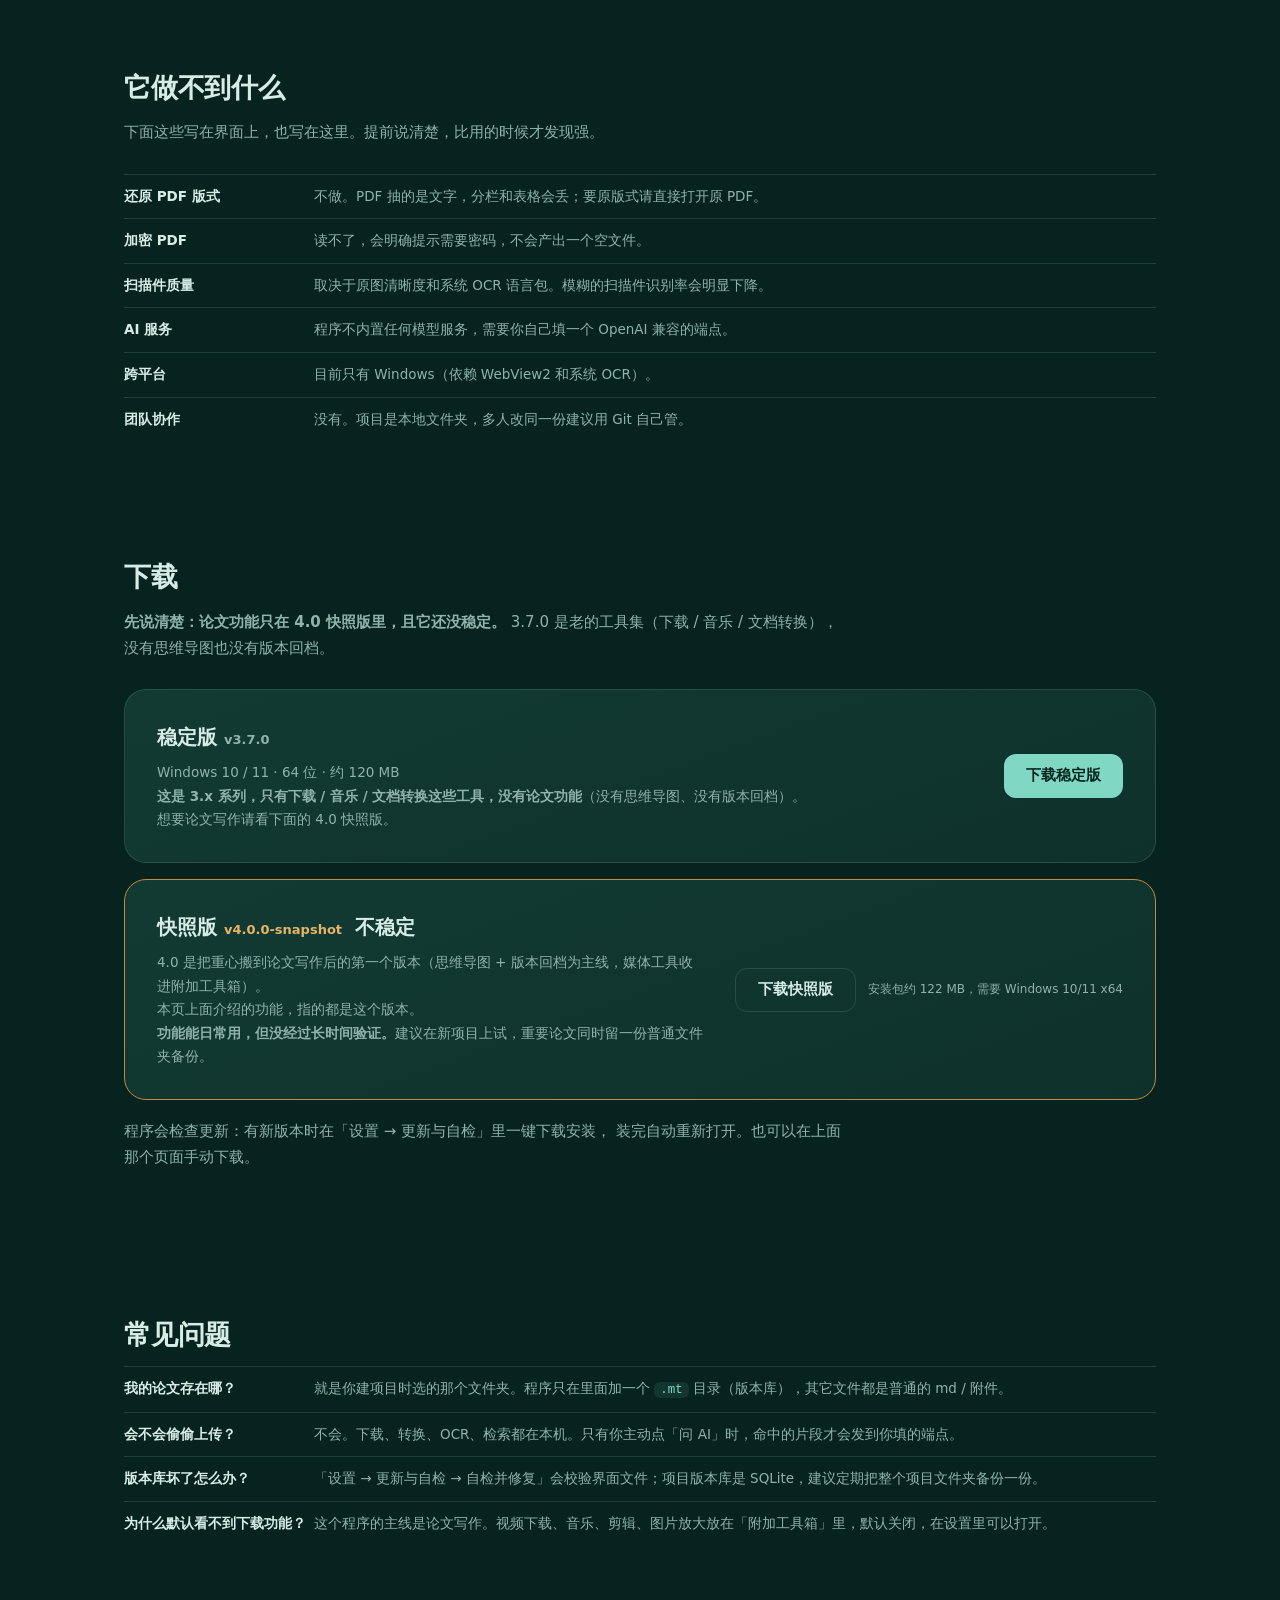
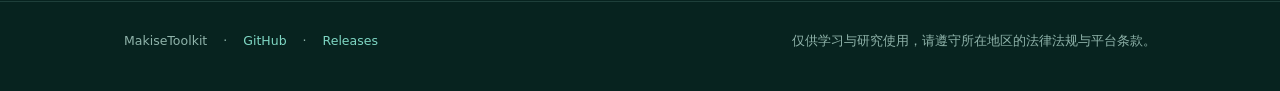
==== commit a388e03e: "chore(release): 4.0.0 快照版收尾 —— 安装包、发布说明、一键发版脚本 · dist/MakiseToolkit-Setup-4.0.0.exe 已用本轮全部修复重新构建（122" ====
--- a/docs/index.html
+++ b/docs/index.html
@@ -170,6 +170,7 @@
       </div>
       <div class="btns">
         <a class="btn ghost" href="https://github.com/PLSSJX/BLG/releases/tag/v4.0.0-snapshot">下载快照版</a>
+        <span style="font-size:12px;color:var(--text-dim);align-self:center">安装包约 122 MB，需要 Windows 10/11 x64</span>
       </div>
     </div>
     <p class="sub" style="margin-top:18px">
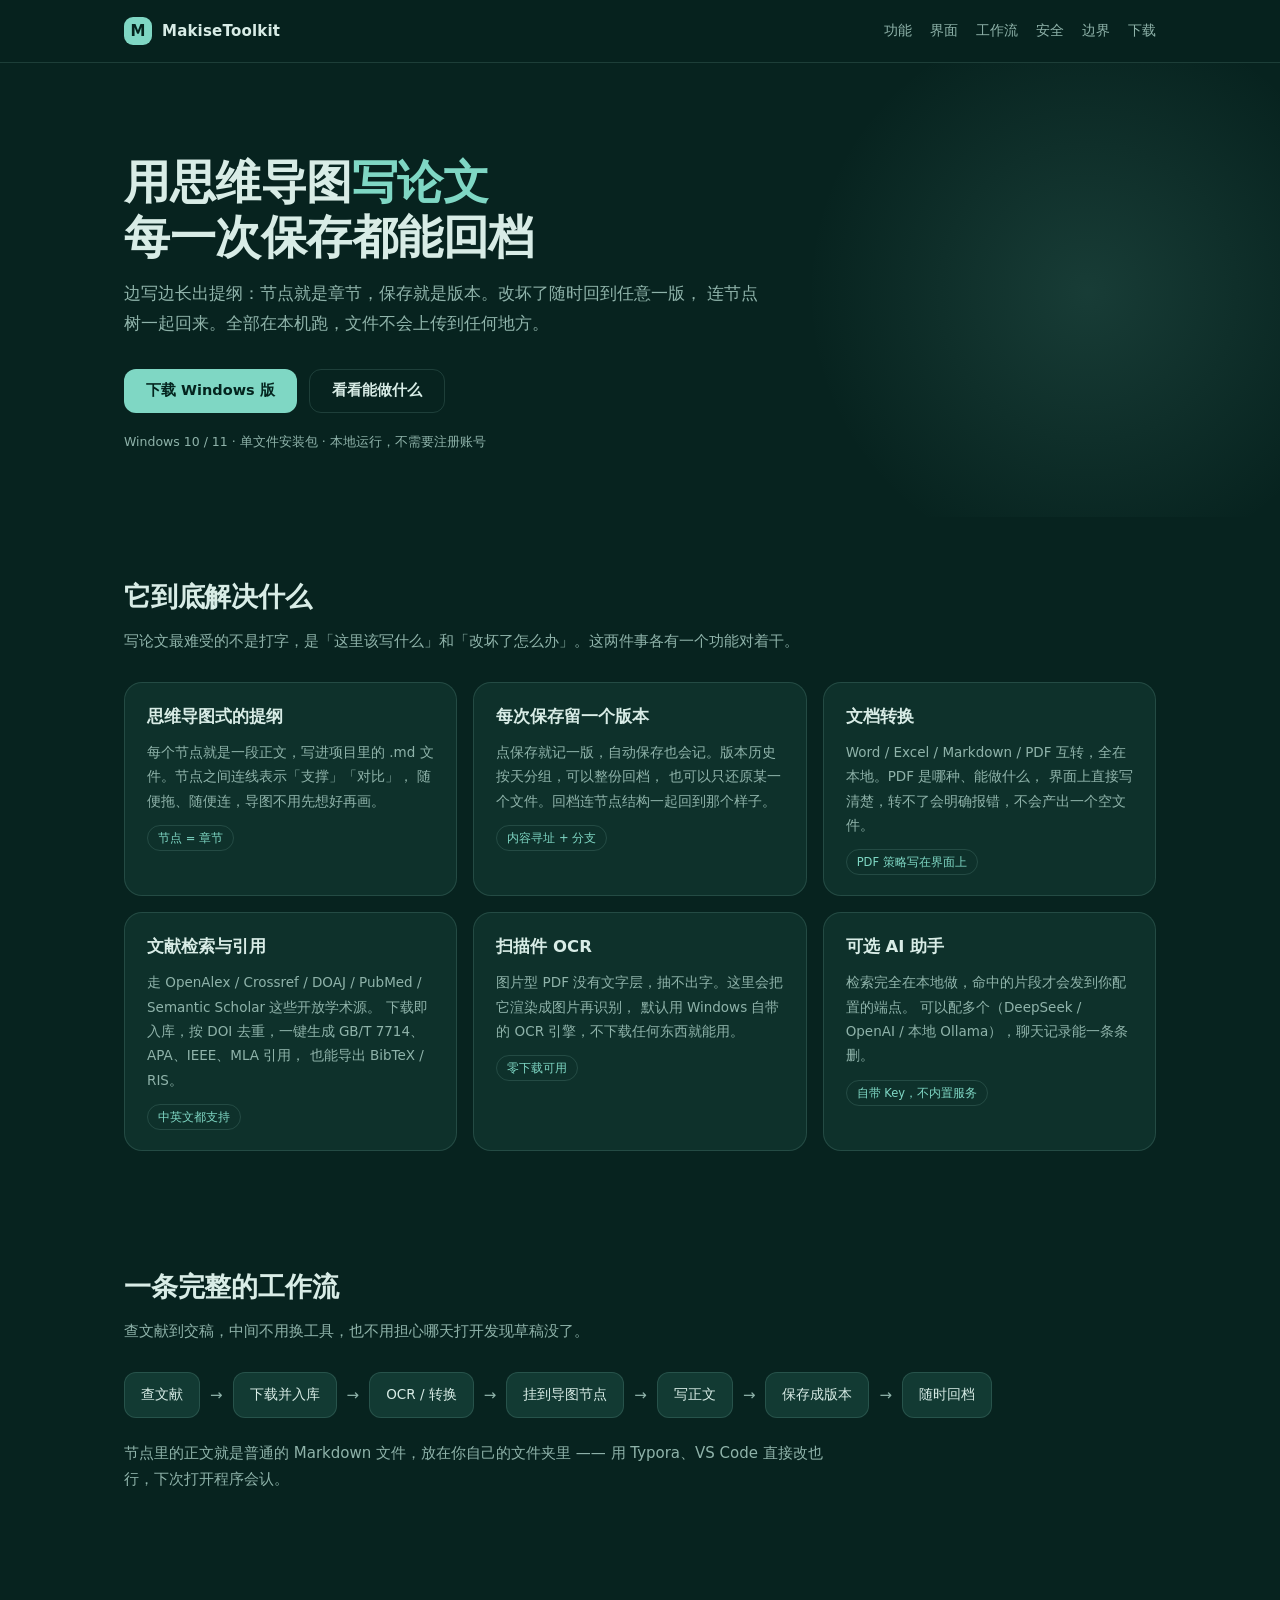
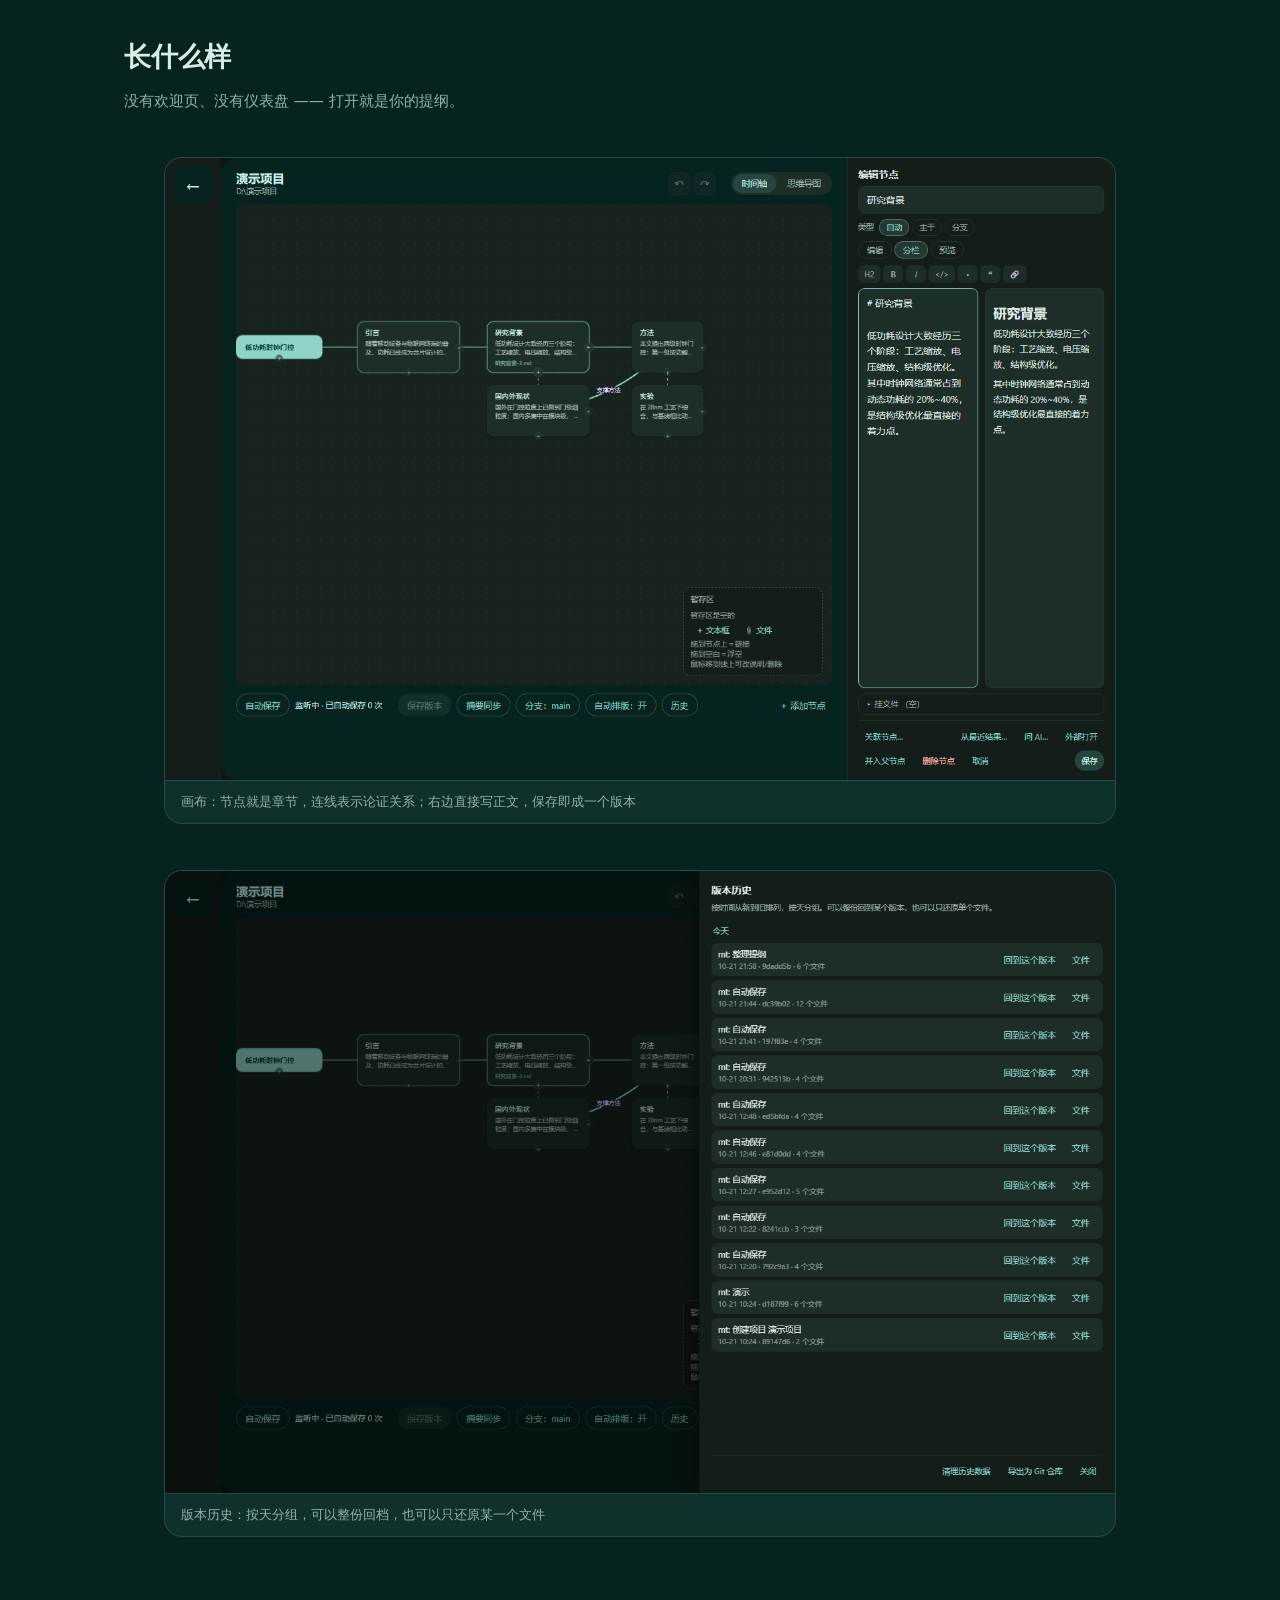
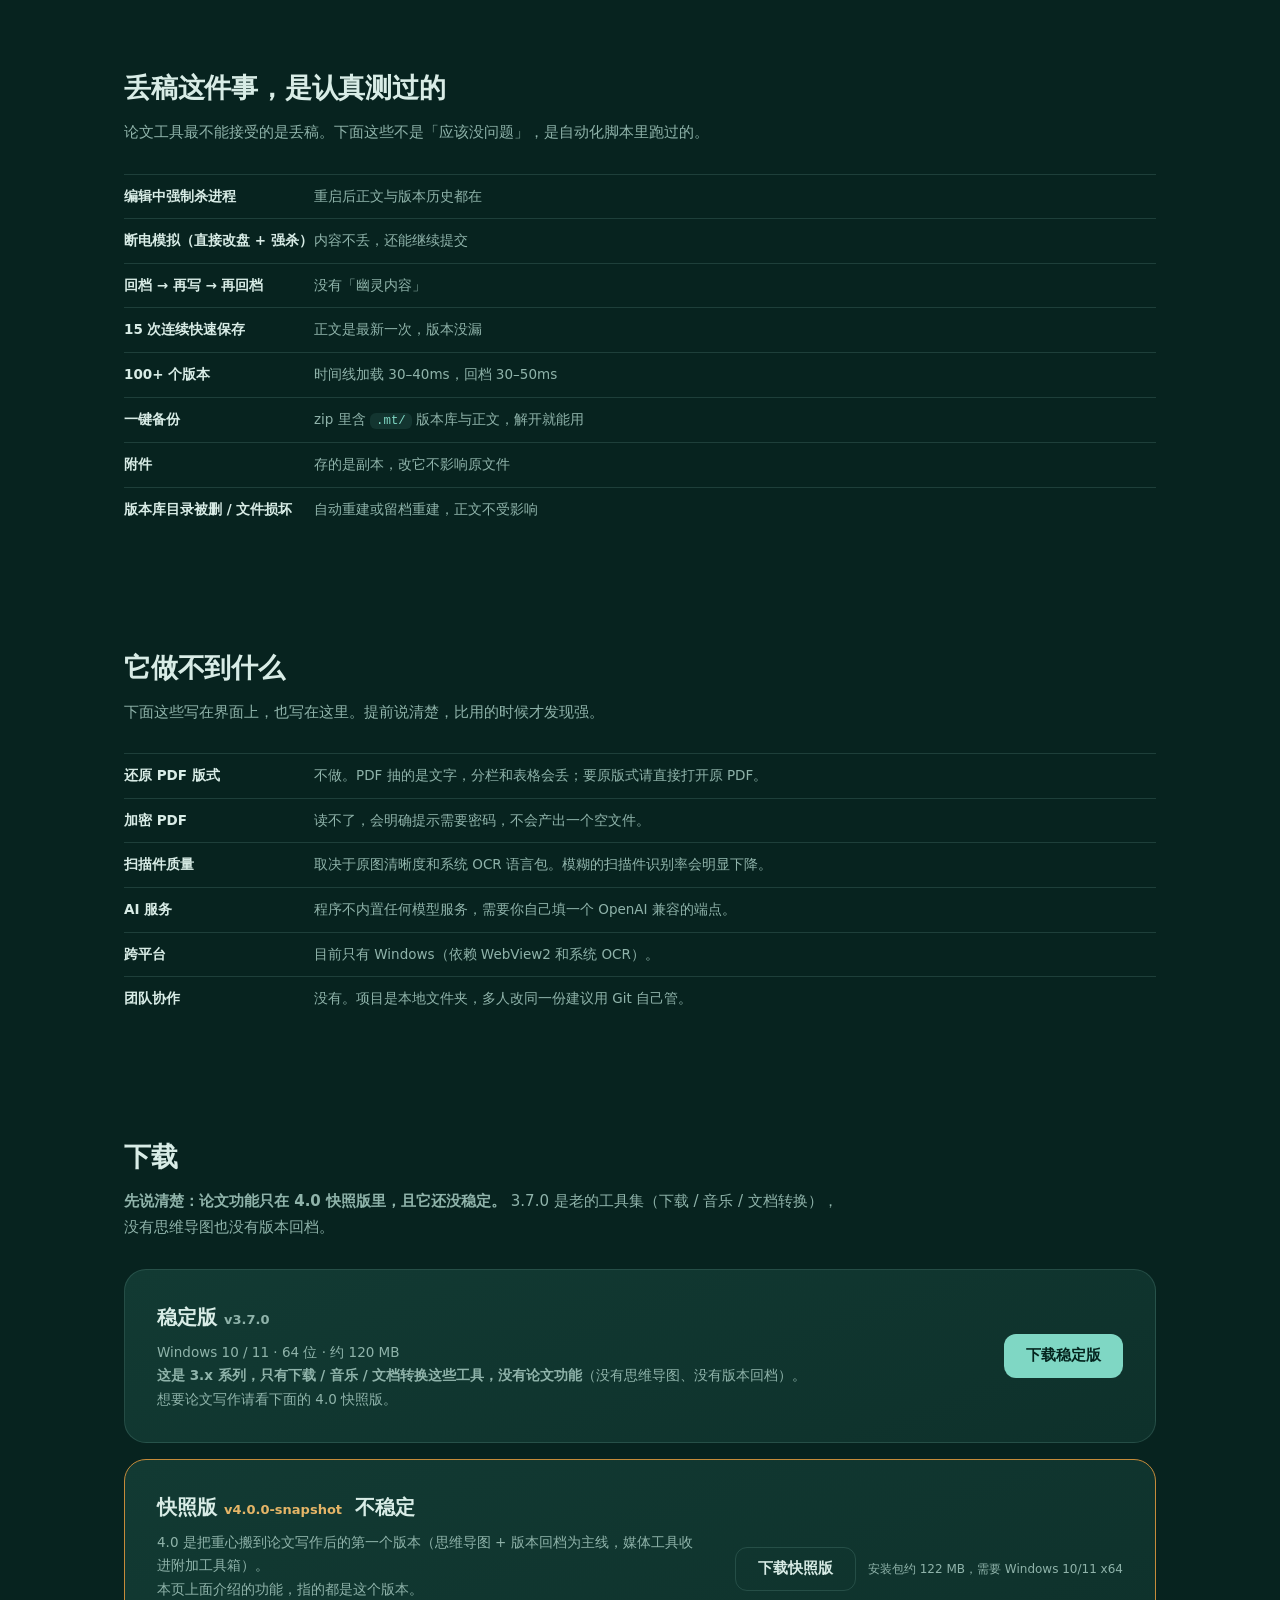
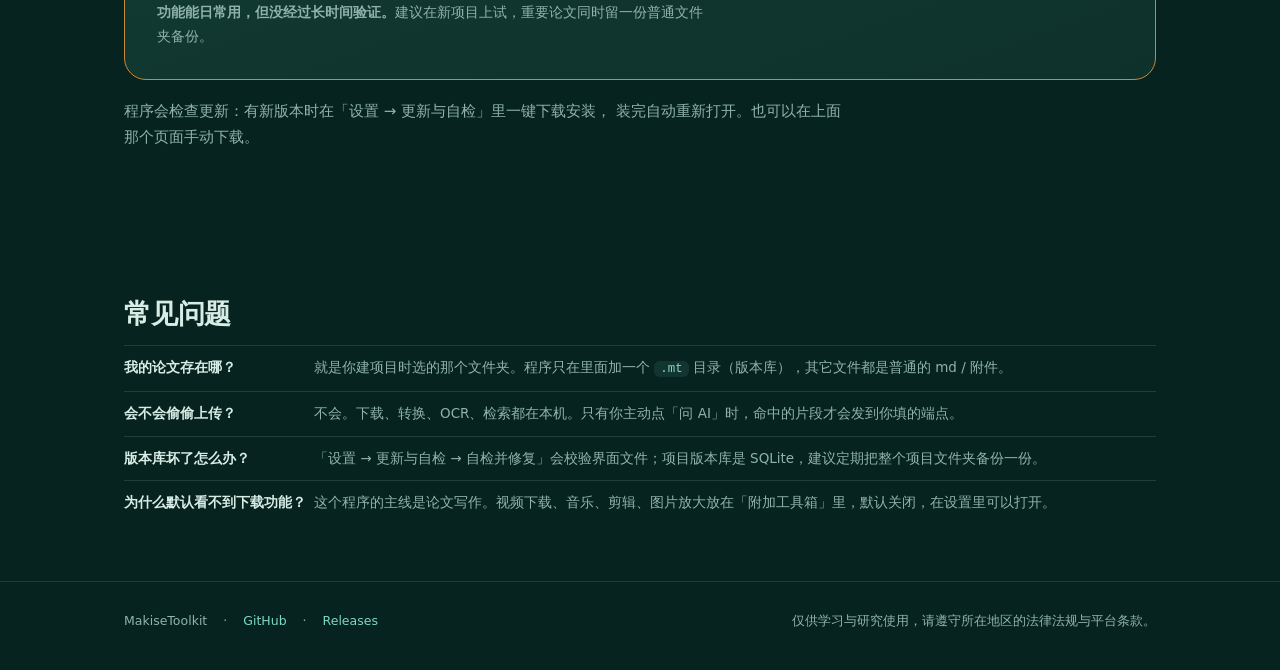
==== commit c49b44d3: "docs: README 与官网改成 4.0 的论文主线，并补上数据安全说明 README： · 开头的截图章节原来还是 3.6 的媒体页，和 4.0 的定位对不上 ——   换成「导图式提纲」「版本" ====
--- a/docs/index.html
+++ b/docs/index.html
@@ -16,6 +16,7 @@
       <a href="#features">功能</a>
       <a href="#shots">界面</a>
       <a href="#flow">工作流</a>
+      <a href="#safety">安全</a>
       <a href="#limits">边界</a>
       <a href="#download">下载</a>
     </nav>
@@ -129,6 +130,23 @@
   </div>
 </section>
 
+<section id="safety">
+  <div class="wrap">
+    <h2>丢稿这件事，是认真测过的</h2>
+    <p class="sub">论文工具最不能接受的是丢稿。下面这些不是「应该没问题」，是自动化脚本里跑过的。</p>
+    <table class="facts">
+      <tr><td>编辑中强制杀进程</td><td>重启后正文与版本历史都在</td></tr>
+      <tr><td>断电模拟（直接改盘 + 强杀）</td><td>内容不丢，还能继续提交</td></tr>
+      <tr><td>回档 → 再写 → 再回档</td><td>没有「幽灵内容」</td></tr>
+      <tr><td>15 次连续快速保存</td><td>正文是最新一次，版本没漏</td></tr>
+      <tr><td>100+ 个版本</td><td>时间线加载 30–40ms，回档 30–50ms</td></tr>
+      <tr><td>一键备份</td><td>zip 里含 <code>.mt/</code> 版本库与正文，解开就能用</td></tr>
+      <tr><td>附件</td><td>存的是副本，改它不影响原文件</td></tr>
+      <tr><td>版本库目录被删 / 文件损坏</td><td>自动重建或留档重建，正文不受影响</td></tr>
+    </table>
+  </div>
+</section>
+
 <section id="limits">
   <div class="wrap">
     <h2>它做不到什么</h2>
@@ -180,6 +198,7 @@
   </div>
 </section>
 
+
 <section id="faq">
   <div class="wrap">
     <h2>常见问题</h2>
--- a/docs/site.css
+++ b/docs/site.css
@@ -144,3 +144,15 @@
   background: rgba(127, 215, 196, .1); border-radius: 6px; padding: 1px 6px;
   font-family: "Cascadia Code", Consolas, monospace; font-size: .92em; color: var(--primary);
 }
+
+/* 统一滚动条：暗色页面里系统默认的亮色轨道很跳。
+   注意不能写 scrollbar-width —— Chromium 里它一出现，::-webkit-scrollbar 就失效。 */
+::-webkit-scrollbar { width: 10px; height: 10px; }
+::-webkit-scrollbar-track { background: transparent; }
+::-webkit-scrollbar-thumb {
+  background: rgba(127, 215, 196, .3);
+  border-radius: 6px;
+  border: 2px solid transparent;
+  background-clip: content-box;
+}
+::-webkit-scrollbar-thumb:hover { background: rgba(127, 215, 196, .55); background-clip: content-box; }
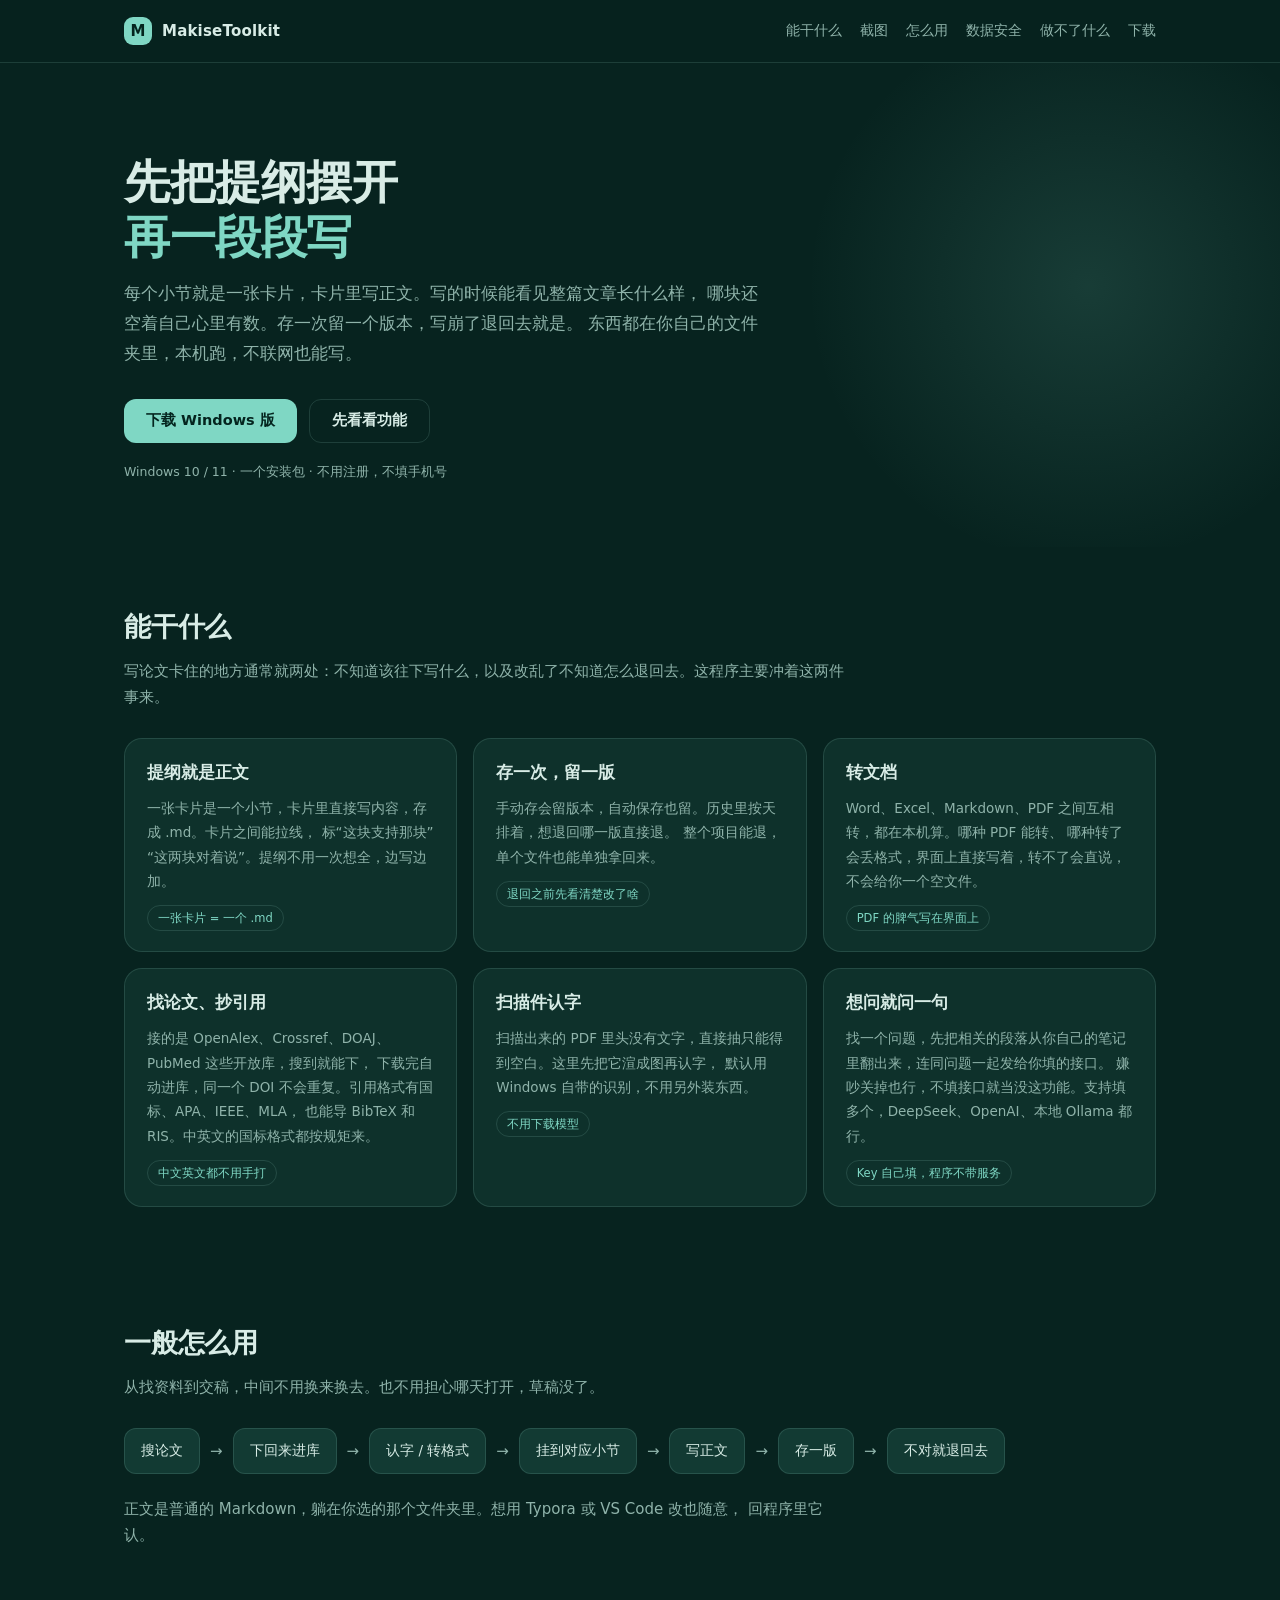
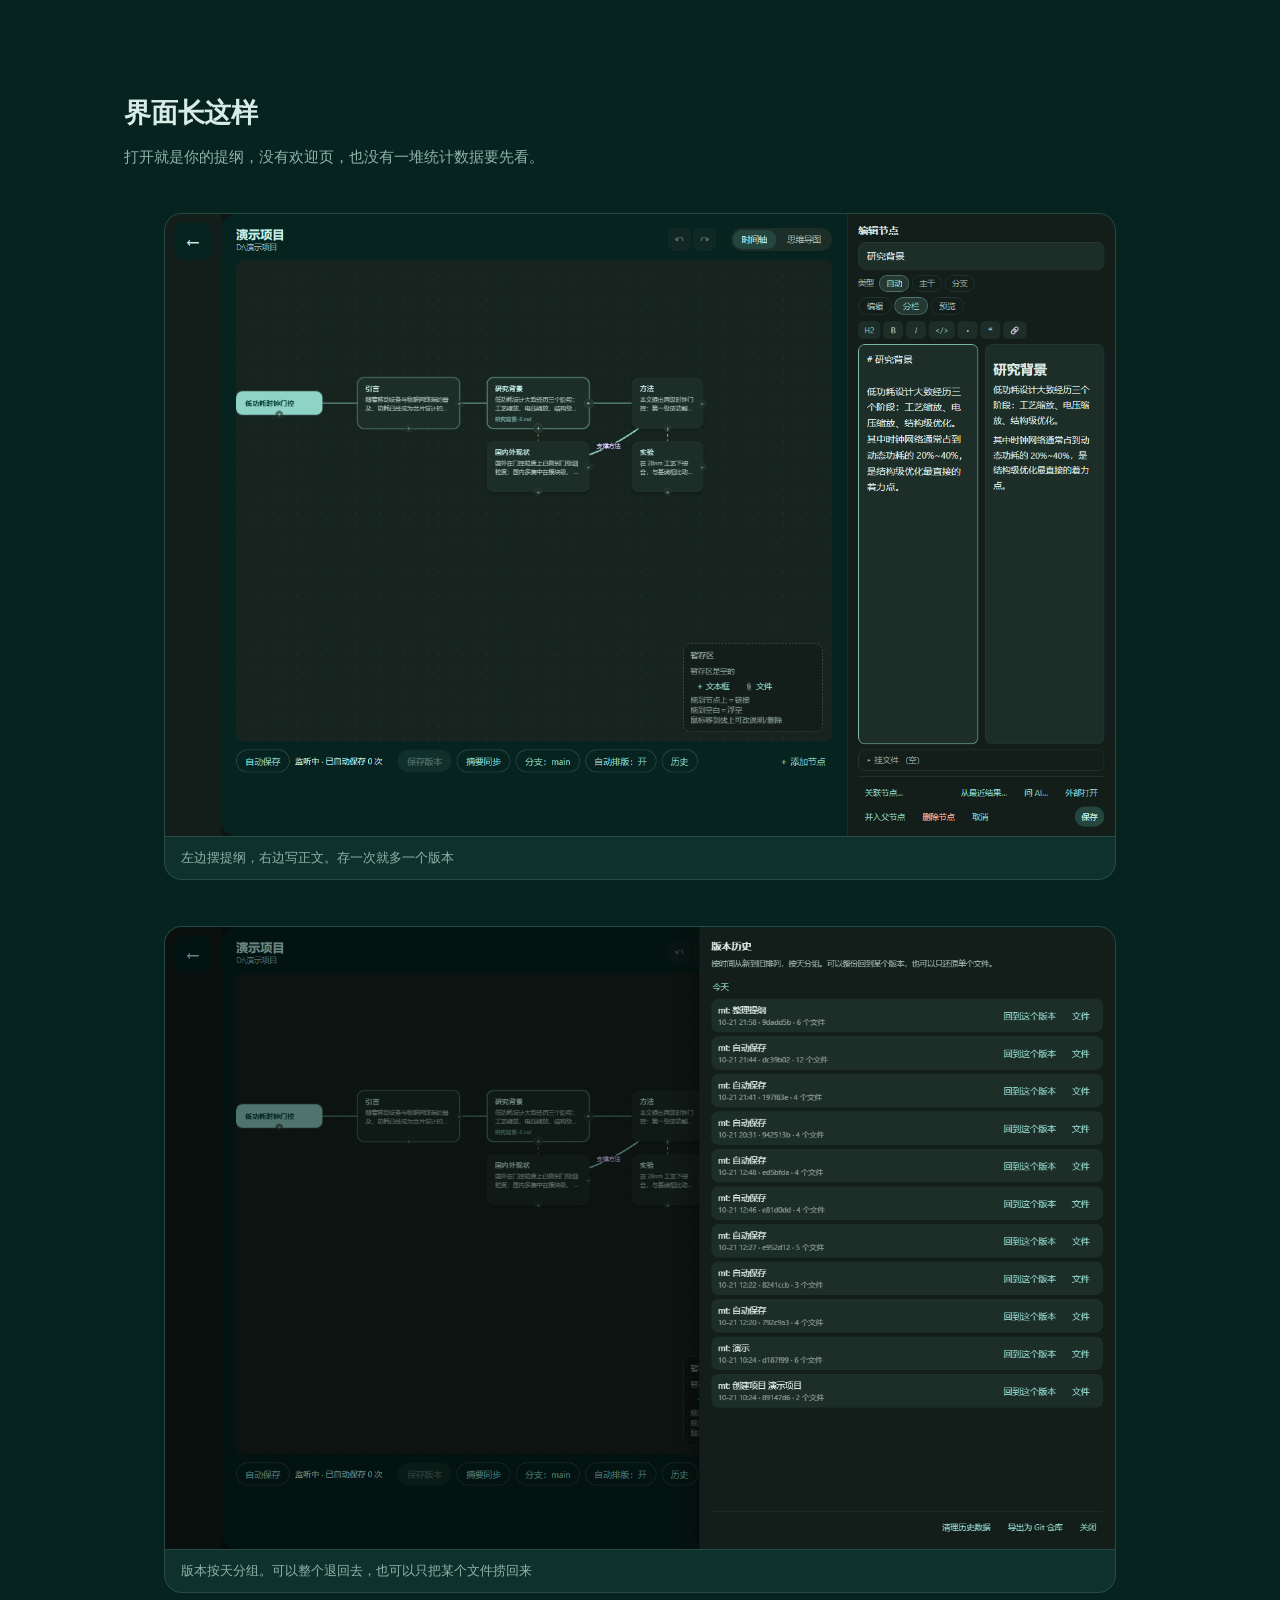
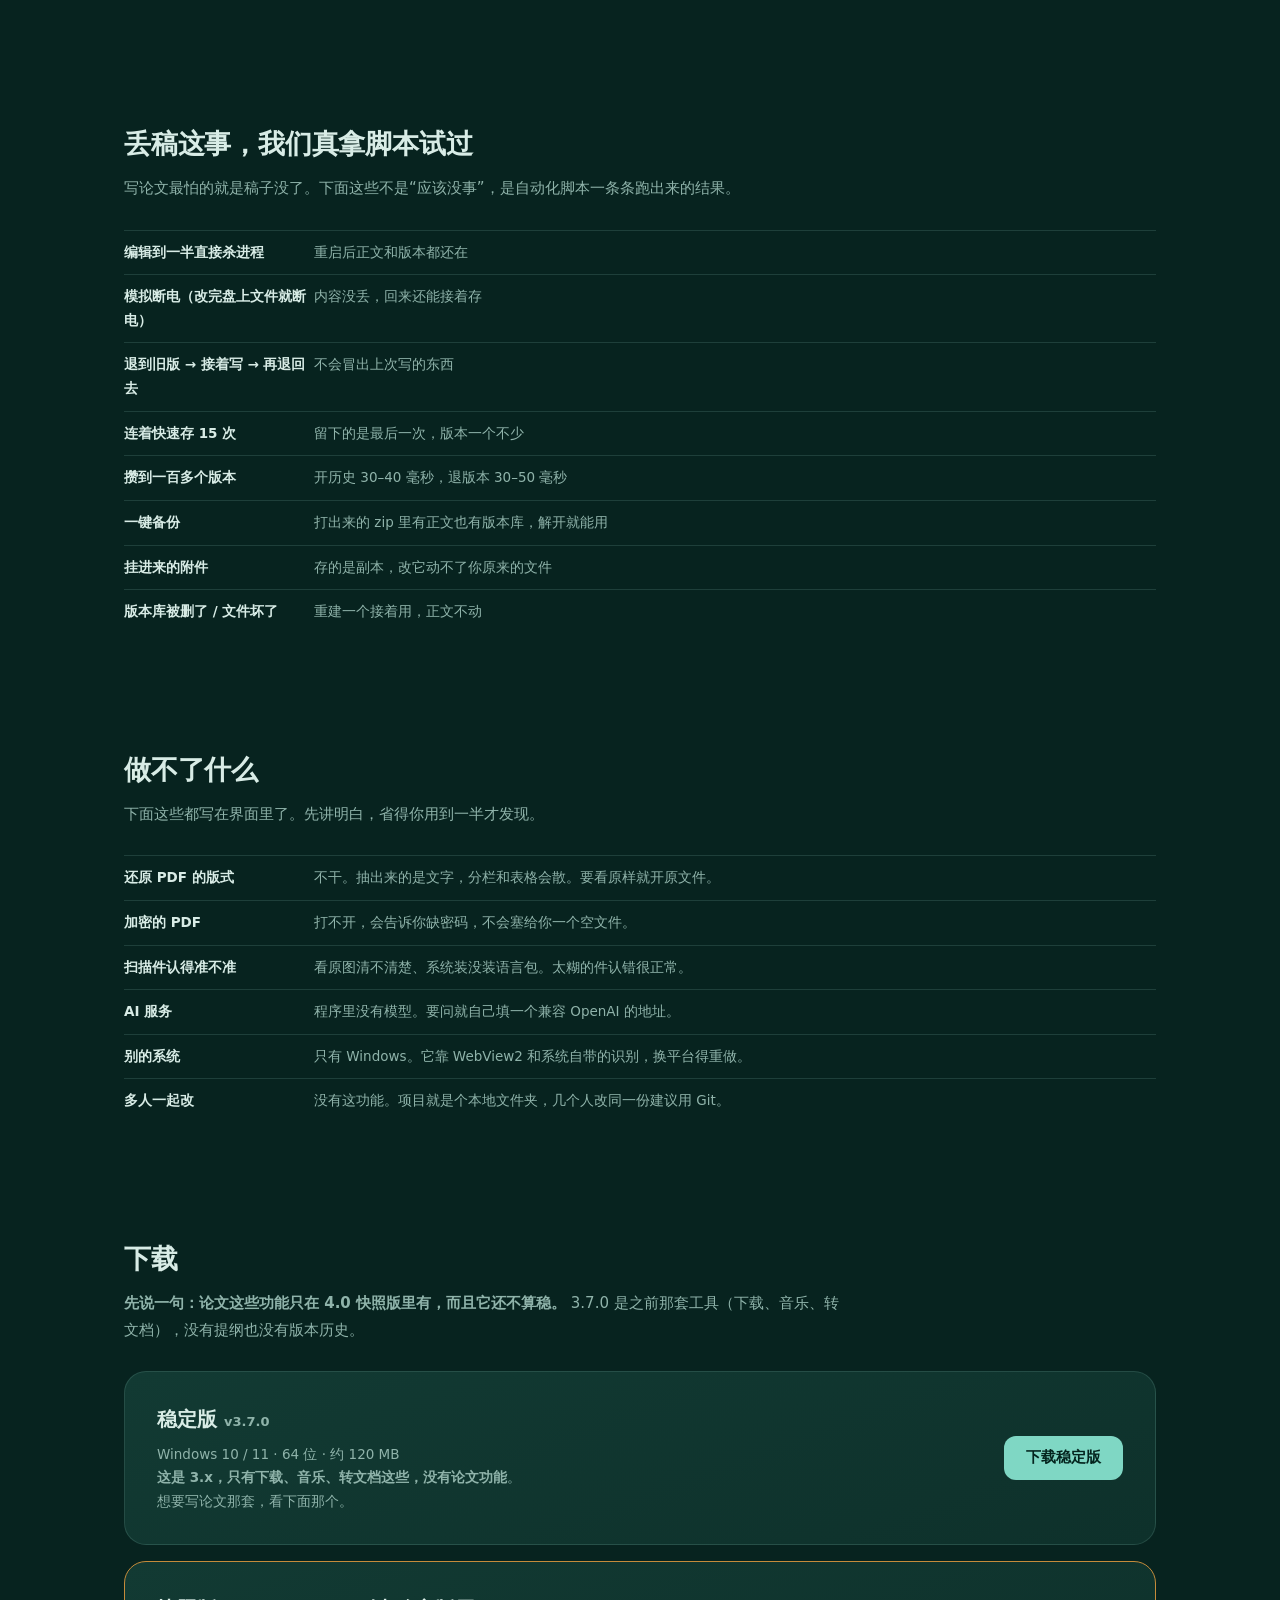
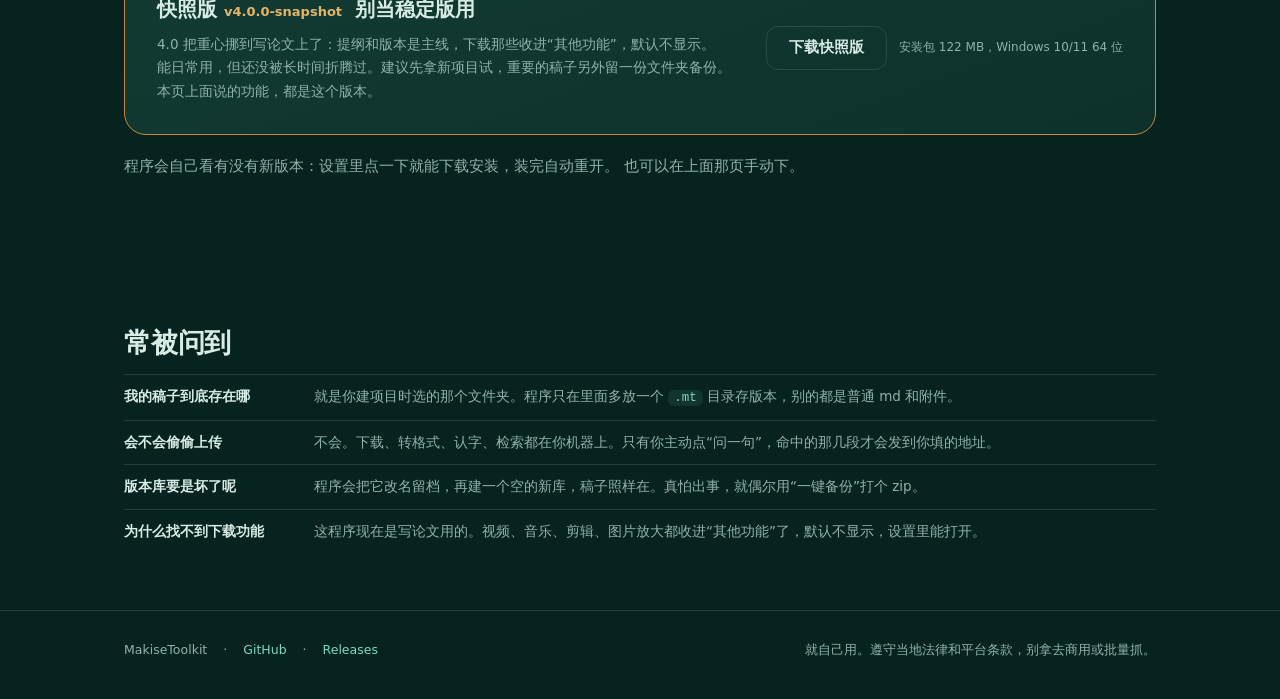
==== commit 4defce9b: "文案：界面和网站上那些“AI 腔”的字，换成人话 网站： · 主标语从「用思维导图写论文，每一次保存都能回档」改成「先把提纲摆开，再一段段写」 · 六个功能卡全部重写：少用排比和破折号，多写具体动作 " ====
--- a/docs/index.html
+++ b/docs/index.html
@@ -3,8 +3,14 @@
 <head>
 <meta charset="utf-8">
 <meta name="viewport" content="width=device-width, initial-scale=1">
-<title>MakiseToolkit —— 用思维导图写论文，随时能回档</title>
-<meta name="description" content="MakiseToolkit 是一个本地优先的论文写作辅助工具：思维导图式提纲、每次保存自动留版本、文档转换、文献检索与引用、扫描件 OCR、可选 AI 助手。">
+<title>MakiseToolkit · 先摆提纲再写论文的本地工具</title>
+<meta name="description" content="写论文用的本地小工具：提纲和正文摆在一起，每存一次留一个版本，改坏了退回去。自带文档转换、找论文、扫描件认字。">
+<meta property="og:title" content="MakiseToolkit · 写论文用的本地工具">
+<meta property="og:description" content="先摆提纲再写正文，存一次留一版，写崩了退回去。文档转换、找论文、认扫描件都在本机跑。">
+<meta property="og:image" content="https://plssjx.github.io/BLG/icon-512.png">
+<link rel="icon" href="favicon.svg" type="image/svg+xml">
+<link rel="alternate icon" href="favicon.ico" sizes="any">
+<link rel="apple-touch-icon" href="apple-touch-icon.png">
 <link rel="stylesheet" href="site.css">
 </head>
 <body>
@@ -13,11 +19,11 @@
   <div class="wrap">
     <div class="brand"><span class="mark">M</span>MakiseToolkit</div>
     <nav class="top-nav">
-      <a href="#features">功能</a>
-      <a href="#shots">界面</a>
-      <a href="#flow">工作流</a>
-      <a href="#safety">安全</a>
-      <a href="#limits">边界</a>
+      <a href="#features">能干什么</a>
+      <a href="#shots">截图</a>
+      <a href="#flow">怎么用</a>
+      <a href="#safety">数据安全</a>
+      <a href="#limits">做不了什么</a>
       <a href="#download">下载</a>
     </nav>
   </div>
@@ -27,66 +33,67 @@
 
 <div class="hero">
   <div class="wrap">
-    <h1>用思维导图<em>写论文</em><br>每一次保存都能回档</h1>
+    <h1>先把提纲摆开<br><em>再一段段写</em></h1>
     <p class="lead">
-      边写边长出提纲：节点就是章节，保存就是版本。改坏了随时回到任意一版，
-      连节点树一起回来。全部在本机跑，文件不会上传到任何地方。
+      每个小节就是一张卡片，卡片里写正文。写的时候能看见整篇文章长什么样，
+      哪块还空着自己心里有数。存一次留一个版本，写崩了退回去就是。
+      东西都在你自己的文件夹里，本机跑，不联网也能写。
     </p>
     <div class="actions">
       <a class="btn" href="#download">下载 Windows 版</a>
-      <a class="btn ghost" href="#features">看看能做什么</a>
-    </div>
-    <div class="meta">Windows 10 / 11 · 单文件安装包 · 本地运行，不需要注册账号</div>
+      <a class="btn ghost" href="#features">先看看功能</a>
+    </div>
+    <div class="meta">Windows 10 / 11 · 一个安装包 · 不用注册，不填手机号</div>
   </div>
 </div>
 
 <section id="features">
   <div class="wrap">
-    <h2>它到底解决什么</h2>
-    <p class="sub">写论文最难受的不是打字，是「这里该写什么」和「改坏了怎么办」。这两件事各有一个功能对着干。</p>
+    <h2>能干什么</h2>
+    <p class="sub">写论文卡住的地方通常就两处：不知道该往下写什么，以及改乱了不知道怎么退回去。这程序主要冲着这两件事来。</p>
     <div class="grid">
 
       <div class="card">
-        <h3>思维导图式的提纲</h3>
-        <p>每个节点就是一段正文，写进项目里的 .md 文件。节点之间连线表示「支撑」「对比」，
-           随便拖、随便连，导图不用先想好再画。</p>
-        <span class="tag">节点 = 章节</span>
-      </div>
-
-      <div class="card">
-        <h3>每次保存留一个版本</h3>
-        <p>点保存就记一版，自动保存也会记。版本历史按天分组，可以整份回档，
-           也可以只还原某一个文件。回档连节点结构一起回到那个样子。</p>
-        <span class="tag">内容寻址 + 分支</span>
-      </div>
-
-      <div class="card">
-        <h3>文档转换</h3>
-        <p>Word / Excel / Markdown / PDF 互转，全在本地。PDF 是哪种、能做什么，
-           界面上直接写清楚，转不了会明确报错，不会产出一个空文件。</p>
-        <span class="tag">PDF 策略写在界面上</span>
-      </div>
-
-      <div class="card">
-        <h3>文献检索与引用</h3>
-        <p>走 OpenAlex / Crossref / DOAJ / PubMed / Semantic Scholar 这些开放学术源。
-           下载即入库，按 DOI 去重，一键生成 GB/T 7714、APA、IEEE、MLA 引用，
-           也能导出 BibTeX / RIS。</p>
-        <span class="tag">中英文都支持</span>
-      </div>
-
-      <div class="card">
-        <h3>扫描件 OCR</h3>
-        <p>图片型 PDF 没有文字层，抽不出字。这里会把它渲染成图片再识别，
-           默认用 Windows 自带的 OCR 引擎，不下载任何东西就能用。</p>
-        <span class="tag">零下载可用</span>
-      </div>
-
-      <div class="card">
-        <h3>可选 AI 助手</h3>
-        <p>检索完全在本地做，命中的片段才会发到你配置的端点。
-           可以配多个（DeepSeek / OpenAI / 本地 Ollama），聊天记录能一条条删。</p>
-        <span class="tag">自带 Key，不内置服务</span>
+        <h3>提纲就是正文</h3>
+        <p>一张卡片是一个小节，卡片里直接写内容，存成 .md。卡片之间能拉线，
+           标“这块支持那块”“这两块对着说”。提纲不用一次想全，边写边加。</p>
+        <span class="tag">一张卡片 = 一个 .md</span>
+      </div>
+
+      <div class="card">
+        <h3>存一次，留一版</h3>
+        <p>手动存会留版本，自动保存也留。历史里按天排着，想退回哪一版直接退。
+           整个项目能退，单个文件也能单独拿回来。</p>
+        <span class="tag">退回之前先看清楚改了啥</span>
+      </div>
+
+      <div class="card">
+        <h3>转文档</h3>
+        <p>Word、Excel、Markdown、PDF 之间互相转，都在本机算。哪种 PDF 能转、
+           哪种转了会丢格式，界面上直接写着，转不了会直说，不会给你一个空文件。</p>
+        <span class="tag">PDF 的脾气写在界面上</span>
+      </div>
+
+      <div class="card">
+        <h3>找论文、抄引用</h3>
+        <p>接的是 OpenAlex、Crossref、DOAJ、PubMed 这些开放库，搜到就能下，
+           下载完自动进库，同一个 DOI 不会重复。引用格式有国标、APA、IEEE、MLA，
+           也能导 BibTeX 和 RIS。中英文的国标格式都按规矩来。</p>
+        <span class="tag">中文英文都不用手打</span>
+      </div>
+
+      <div class="card">
+        <h3>扫描件认字</h3>
+        <p>扫描出来的 PDF 里头没有文字，直接抽只能得到空白。这里先把它渲成图再认字，
+           默认用 Windows 自带的识别，不用另外装东西。</p>
+        <span class="tag">不用下载模型</span>
+      </div>
+
+      <div class="card">
+        <h3>想问就问一句</h3>
+        <p>找一个问题，先把相关的段落从你自己的笔记里翻出来，连同问题一起发给你填的接口。
+           嫌吵关掉也行，不填接口就当没这功能。支持填多个，DeepSeek、OpenAI、本地 Ollama 都行。</p>
+        <span class="tag">Key 自己填，程序不带服务</span>
       </div>
 
     </div>
@@ -95,36 +102,36 @@
 
 <section id="flow">
   <div class="wrap">
-    <h2>一条完整的工作流</h2>
-    <p class="sub">查文献到交稿，中间不用换工具，也不用担心哪天打开发现草稿没了。</p>
+    <h2>一般怎么用</h2>
+    <p class="sub">从找资料到交稿，中间不用换来换去。也不用担心哪天打开，草稿没了。</p>
     <div class="flow">
-      <span class="step">查文献</span><span class="arrow">→</span>
-      <span class="step">下载并入库</span><span class="arrow">→</span>
-      <span class="step">OCR / 转换</span><span class="arrow">→</span>
-      <span class="step">挂到导图节点</span><span class="arrow">→</span>
+      <span class="step">搜论文</span><span class="arrow">→</span>
+      <span class="step">下回来进库</span><span class="arrow">→</span>
+      <span class="step">认字 / 转格式</span><span class="arrow">→</span>
+      <span class="step">挂到对应小节</span><span class="arrow">→</span>
       <span class="step">写正文</span><span class="arrow">→</span>
-      <span class="step">保存成版本</span><span class="arrow">→</span>
-      <span class="step">随时回档</span>
+      <span class="step">存一版</span><span class="arrow">→</span>
+      <span class="step">不对就退回去</span>
     </div>
     <p class="sub" style="margin-top:22px">
-      节点里的正文就是普通的 Markdown 文件，放在你自己的文件夹里 ——
-      用 Typora、VS Code 直接改也行，下次打开程序会认。
+      正文是普通的 Markdown，躺在你选的那个文件夹里。想用 Typora 或 VS Code 改也随意，
+      回程序里它认。
     </p>
   </div>
 </section>
 
 <section id="shots">
   <div class="wrap">
-    <h2>长什么样</h2>
-    <p class="sub">没有欢迎页、没有仪表盘 —— 打开就是你的提纲。</p>
+    <h2>界面长这样</h2>
+    <p class="sub">打开就是你的提纲，没有欢迎页，也没有一堆统计数据要先看。</p>
     <div class="shots">
       <figure class="shot">
-        <img src="assets/canvas.png" alt="项目画布：思维导图式的提纲">
-        <figcaption>画布：节点就是章节，连线表示论证关系；右边直接写正文，保存即成一个版本</figcaption>
+        <img src="assets/canvas.png" alt="项目画布：卡片式提纲">
+        <figcaption>左边摆提纲，右边写正文。存一次就多一个版本</figcaption>
       </figure>
       <figure class="shot">
         <img src="assets/history.png" alt="版本历史">
-        <figcaption>版本历史：按天分组，可以整份回档，也可以只还原某一个文件</figcaption>
+        <figcaption>版本按天分组。可以整个退回去，也可以只把某个文件捞回来</figcaption>
       </figure>
     </div>
   </div>
@@ -132,32 +139,32 @@
 
 <section id="safety">
   <div class="wrap">
-    <h2>丢稿这件事，是认真测过的</h2>
-    <p class="sub">论文工具最不能接受的是丢稿。下面这些不是「应该没问题」，是自动化脚本里跑过的。</p>
+    <h2>丢稿这事，我们真拿脚本试过</h2>
+    <p class="sub">写论文最怕的就是稿子没了。下面这些不是“应该没事”，是自动化脚本一条条跑出来的结果。</p>
     <table class="facts">
-      <tr><td>编辑中强制杀进程</td><td>重启后正文与版本历史都在</td></tr>
-      <tr><td>断电模拟（直接改盘 + 强杀）</td><td>内容不丢，还能继续提交</td></tr>
-      <tr><td>回档 → 再写 → 再回档</td><td>没有「幽灵内容」</td></tr>
-      <tr><td>15 次连续快速保存</td><td>正文是最新一次，版本没漏</td></tr>
-      <tr><td>100+ 个版本</td><td>时间线加载 30–40ms，回档 30–50ms</td></tr>
-      <tr><td>一键备份</td><td>zip 里含 <code>.mt/</code> 版本库与正文，解开就能用</td></tr>
-      <tr><td>附件</td><td>存的是副本，改它不影响原文件</td></tr>
-      <tr><td>版本库目录被删 / 文件损坏</td><td>自动重建或留档重建，正文不受影响</td></tr>
+      <tr><td>编辑到一半直接杀进程</td><td>重启后正文和版本都还在</td></tr>
+      <tr><td>模拟断电（改完盘上文件就断电）</td><td>内容没丢，回来还能接着存</td></tr>
+      <tr><td>退到旧版 → 接着写 → 再退回去</td><td>不会冒出上次写的东西</td></tr>
+      <tr><td>连着快速存 15 次</td><td>留下的是最后一次，版本一个不少</td></tr>
+      <tr><td>攒到一百多个版本</td><td>开历史 30–40 毫秒，退版本 30–50 毫秒</td></tr>
+      <tr><td>一键备份</td><td>打出来的 zip 里有正文也有版本库，解开就能用</td></tr>
+      <tr><td>挂进来的附件</td><td>存的是副本，改它动不了你原来的文件</td></tr>
+      <tr><td>版本库被删了 / 文件坏了</td><td>重建一个接着用，正文不动</td></tr>
     </table>
   </div>
 </section>
 
 <section id="limits">
   <div class="wrap">
-    <h2>它做不到什么</h2>
-    <p class="sub">下面这些写在界面上，也写在这里。提前说清楚，比用的时候才发现强。</p>
+    <h2>做不了什么</h2>
+    <p class="sub">下面这些都写在界面里了。先讲明白，省得你用到一半才发现。</p>
     <table class="facts">
-      <tr><td>还原 PDF 版式</td><td>不做。PDF 抽的是文字，分栏和表格会丢；要原版式请直接打开原 PDF。</td></tr>
-      <tr><td>加密 PDF</td><td>读不了，会明确提示需要密码，不会产出一个空文件。</td></tr>
-      <tr><td>扫描件质量</td><td>取决于原图清晰度和系统 OCR 语言包。模糊的扫描件识别率会明显下降。</td></tr>
-      <tr><td>AI 服务</td><td>程序不内置任何模型服务，需要你自己填一个 OpenAI 兼容的端点。</td></tr>
-      <tr><td>跨平台</td><td>目前只有 Windows（依赖 WebView2 和系统 OCR）。</td></tr>
-      <tr><td>团队协作</td><td>没有。项目是本地文件夹，多人改同一份建议用 Git 自己管。</td></tr>
+      <tr><td>还原 PDF 的版式</td><td>不干。抽出来的是文字，分栏和表格会散。要看原样就开原文件。</td></tr>
+      <tr><td>加密的 PDF</td><td>打不开，会告诉你缺密码，不会塞给你一个空文件。</td></tr>
+      <tr><td>扫描件认得准不准</td><td>看原图清不清楚、系统装没装语言包。太糊的件认错很正常。</td></tr>
+      <tr><td>AI 服务</td><td>程序里没有模型。要问就自己填一个兼容 OpenAI 的地址。</td></tr>
+      <tr><td>别的系统</td><td>只有 Windows。它靠 WebView2 和系统自带的识别，换平台得重做。</td></tr>
+      <tr><td>多人一起改</td><td>没有这功能。项目就是个本地文件夹，几个人改同一份建议用 Git。</td></tr>
     </table>
   </div>
 </section>
@@ -165,14 +172,14 @@
 <section id="download">
   <div class="wrap">
     <h2>下载</h2>
-    <p class="sub"><b>先说清楚：论文功能只在 4.0 快照版里，且它还没稳定。</b>
-      3.7.0 是老的工具集（下载 / 音乐 / 文档转换），没有思维导图也没有版本回档。</p>
+    <p class="sub"><b>先说一句：论文这些功能只在 4.0 快照版里有，而且它还不算稳。</b>
+      3.7.0 是之前那套工具（下载、音乐、转文档），没有提纲也没有版本历史。</p>
     <div class="dl">
       <div class="info">
         <h3>稳定版 <span style="font-size:13px;color:var(--text-dim)">v3.7.0</span></h3>
         <p>Windows 10 / 11 · 64 位 · 约 120 MB<br>
-           <b>这是 3.x 系列，只有下载 / 音乐 / 文档转换这些工具，没有论文功能</b>（没有思维导图、没有版本回档）。<br>
-           想要论文写作请看下面的 4.0 快照版。</p>
+           <b>这是 3.x，只有下载、音乐、转文档这些，没有论文功能</b>。<br>
+           想要写论文那套，看下面那个。</p>
       </div>
       <div class="btns">
         <a class="btn" href="https://github.com/PLSSJX/BLG/releases/tag/v3.7.0">下载稳定版</a>
@@ -181,32 +188,31 @@
     <div class="dl" style="margin-top:16px;border-color:#c58b3a">
       <div class="info">
         <h3>快照版 <span style="font-size:13px;color:#e5b567">v4.0.0-snapshot</span>
-          <span class="tag" style="margin-left:6px">不稳定</span></h3>
-        <p>4.0 是把重心搬到论文写作后的第一个版本（思维导图 + 版本回档为主线，媒体工具收进附加工具箱）。<br>
-           本页上面介绍的功能，指的都是这个版本。<br>
-           <b>功能能日常用，但没经过长时间验证。</b>建议在新项目上试，重要论文同时留一份普通文件夹备份。</p>
+          <span class="tag" style="margin-left:6px">别当稳定版用</span></h3>
+        <p>4.0 把重心挪到写论文上了：提纲和版本是主线，下载那些收进“其他功能”，默认不显示。<br>
+           能日常用，但还没被长时间折腾过。建议先拿新项目试，重要的稿子另外留一份文件夹备份。<br>
+           本页上面说的功能，都是这个版本。</p>
       </div>
       <div class="btns">
         <a class="btn ghost" href="https://github.com/PLSSJX/BLG/releases/tag/v4.0.0-snapshot">下载快照版</a>
-        <span style="font-size:12px;color:var(--text-dim);align-self:center">安装包约 122 MB，需要 Windows 10/11 x64</span>
+        <span style="font-size:12px;color:var(--text-dim);align-self:center">安装包 122 MB，Windows 10/11 64 位</span>
       </div>
     </div>
     <p class="sub" style="margin-top:18px">
-      程序会检查更新：有新版本时在「设置 → 更新与自检」里一键下载安装，
-      装完自动重新打开。也可以在上面那个页面手动下载。
+      程序会自己看有没有新版本：设置里点一下就能下载安装，装完自动重开。
+      也可以在上面那页手动下。
     </p>
   </div>
 </section>
 
-
 <section id="faq">
   <div class="wrap">
-    <h2>常见问题</h2>
+    <h2>常被问到</h2>
     <table class="facts">
-      <tr><td>我的论文存在哪？</td><td>就是你建项目时选的那个文件夹。程序只在里面加一个 <code>.mt</code> 目录（版本库），其它文件都是普通的 md / 附件。</td></tr>
-      <tr><td>会不会偷偷上传？</td><td>不会。下载、转换、OCR、检索都在本机。只有你主动点「问 AI」时，命中的片段才会发到你填的端点。</td></tr>
-      <tr><td>版本库坏了怎么办？</td><td>「设置 → 更新与自检 → 自检并修复」会校验界面文件；项目版本库是 SQLite，建议定期把整个项目文件夹备份一份。</td></tr>
-      <tr><td>为什么默认看不到下载功能？</td><td>这个程序的主线是论文写作。视频下载、音乐、剪辑、图片放大放在「附加工具箱」里，默认关闭，在设置里可以打开。</td></tr>
+      <tr><td>我的稿子到底存在哪</td><td>就是你建项目时选的那个文件夹。程序只在里面多放一个 <code>.mt</code> 目录存版本，别的都是普通 md 和附件。</td></tr>
+      <tr><td>会不会偷偷上传</td><td>不会。下载、转格式、认字、检索都在你机器上。只有你主动点“问一句”，命中的那几段才会发到你填的地址。</td></tr>
+      <tr><td>版本库要是坏了呢</td><td>程序会把它改名留档，再建一个空的新库，稿子照样在。真怕出事，就偶尔用“一键备份”打个 zip。</td></tr>
+      <tr><td>为什么找不到下载功能</td><td>这程序现在是写论文用的。视频、音乐、剪辑、图片放大都收进“其他功能”了，默认不显示，设置里能打开。</td></tr>
     </table>
   </div>
 </section>
@@ -220,7 +226,7 @@
     <a href="https://github.com/PLSSJX/BLG">GitHub</a>
     <span>·</span>
     <a href="https://github.com/PLSSJX/BLG/releases/latest">Releases</a>
-    <span style="margin-left:auto">仅供学习与研究使用，请遵守所在地区的法律法规与平台条款。</span>
+    <span style="margin-left:auto">就自己用。遵守当地法律和平台条款，别拿去商用或批量抓。</span>
   </div>
 </footer>
 
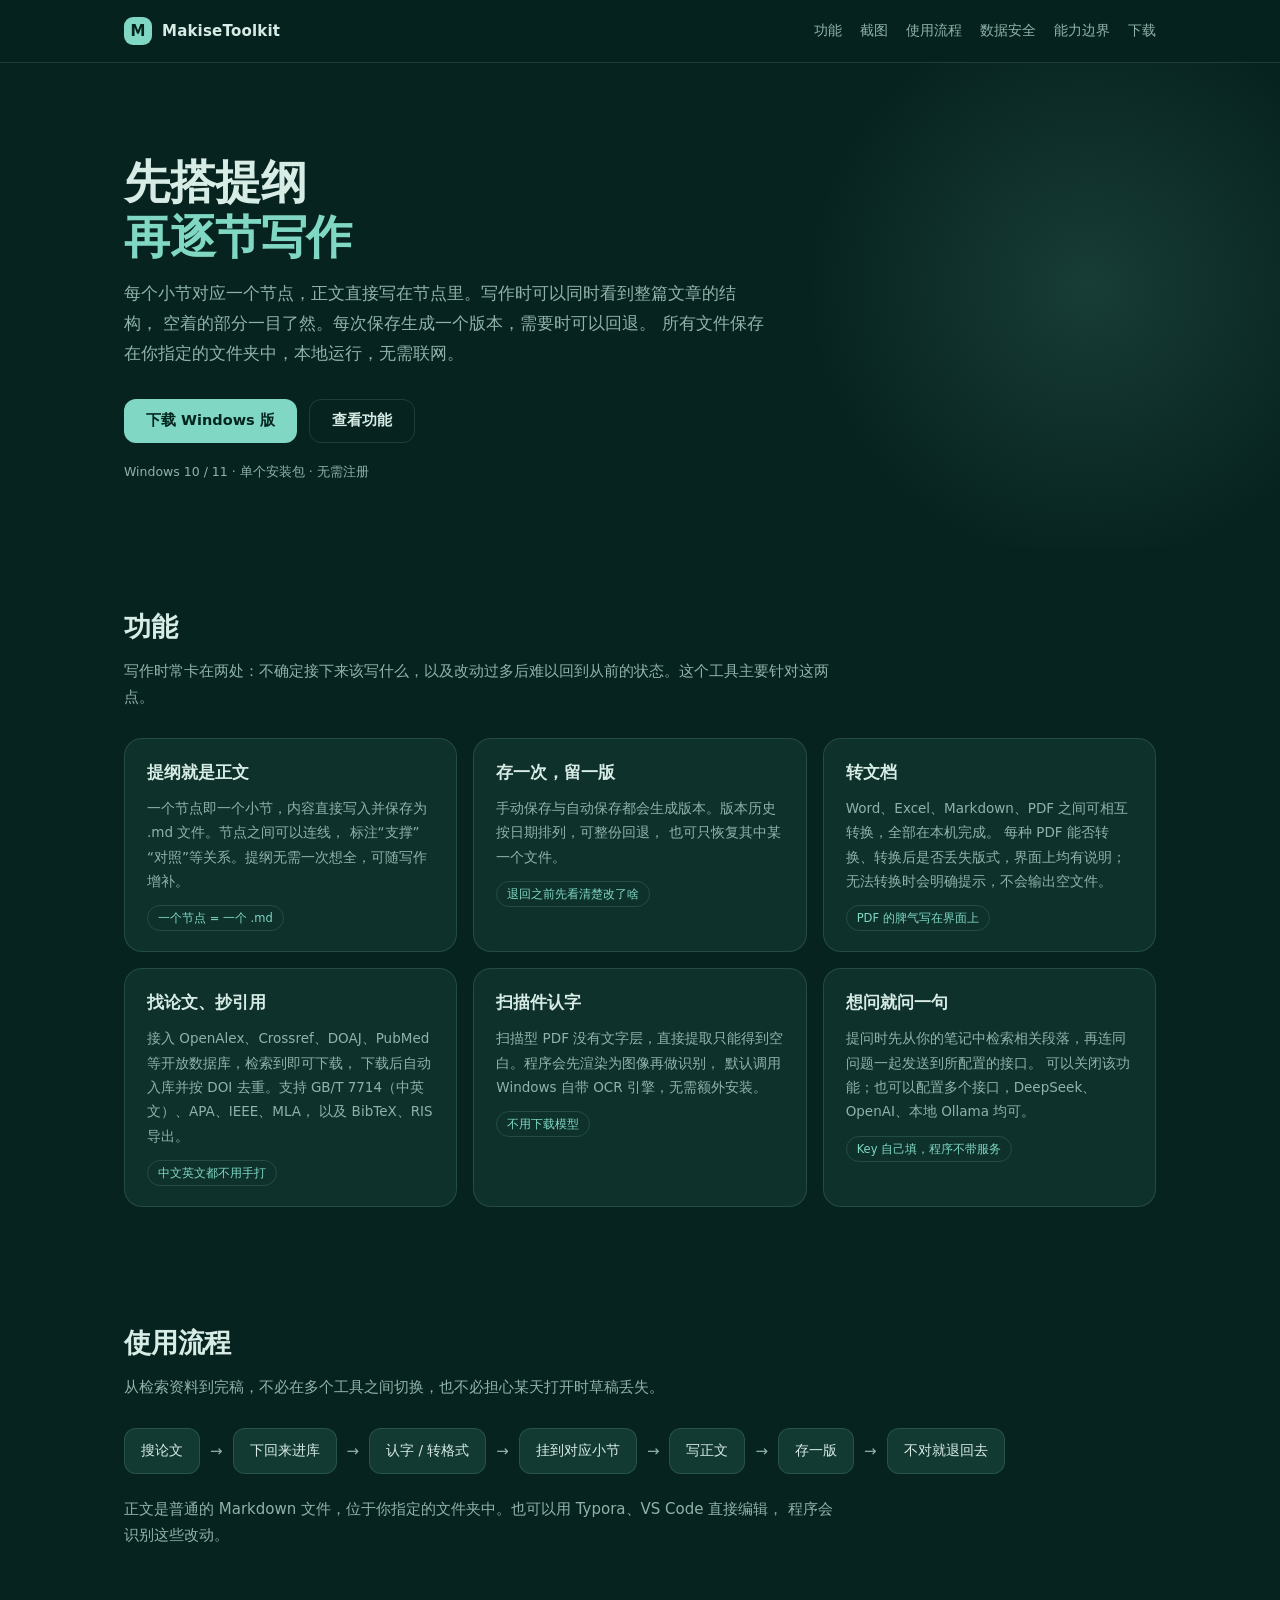
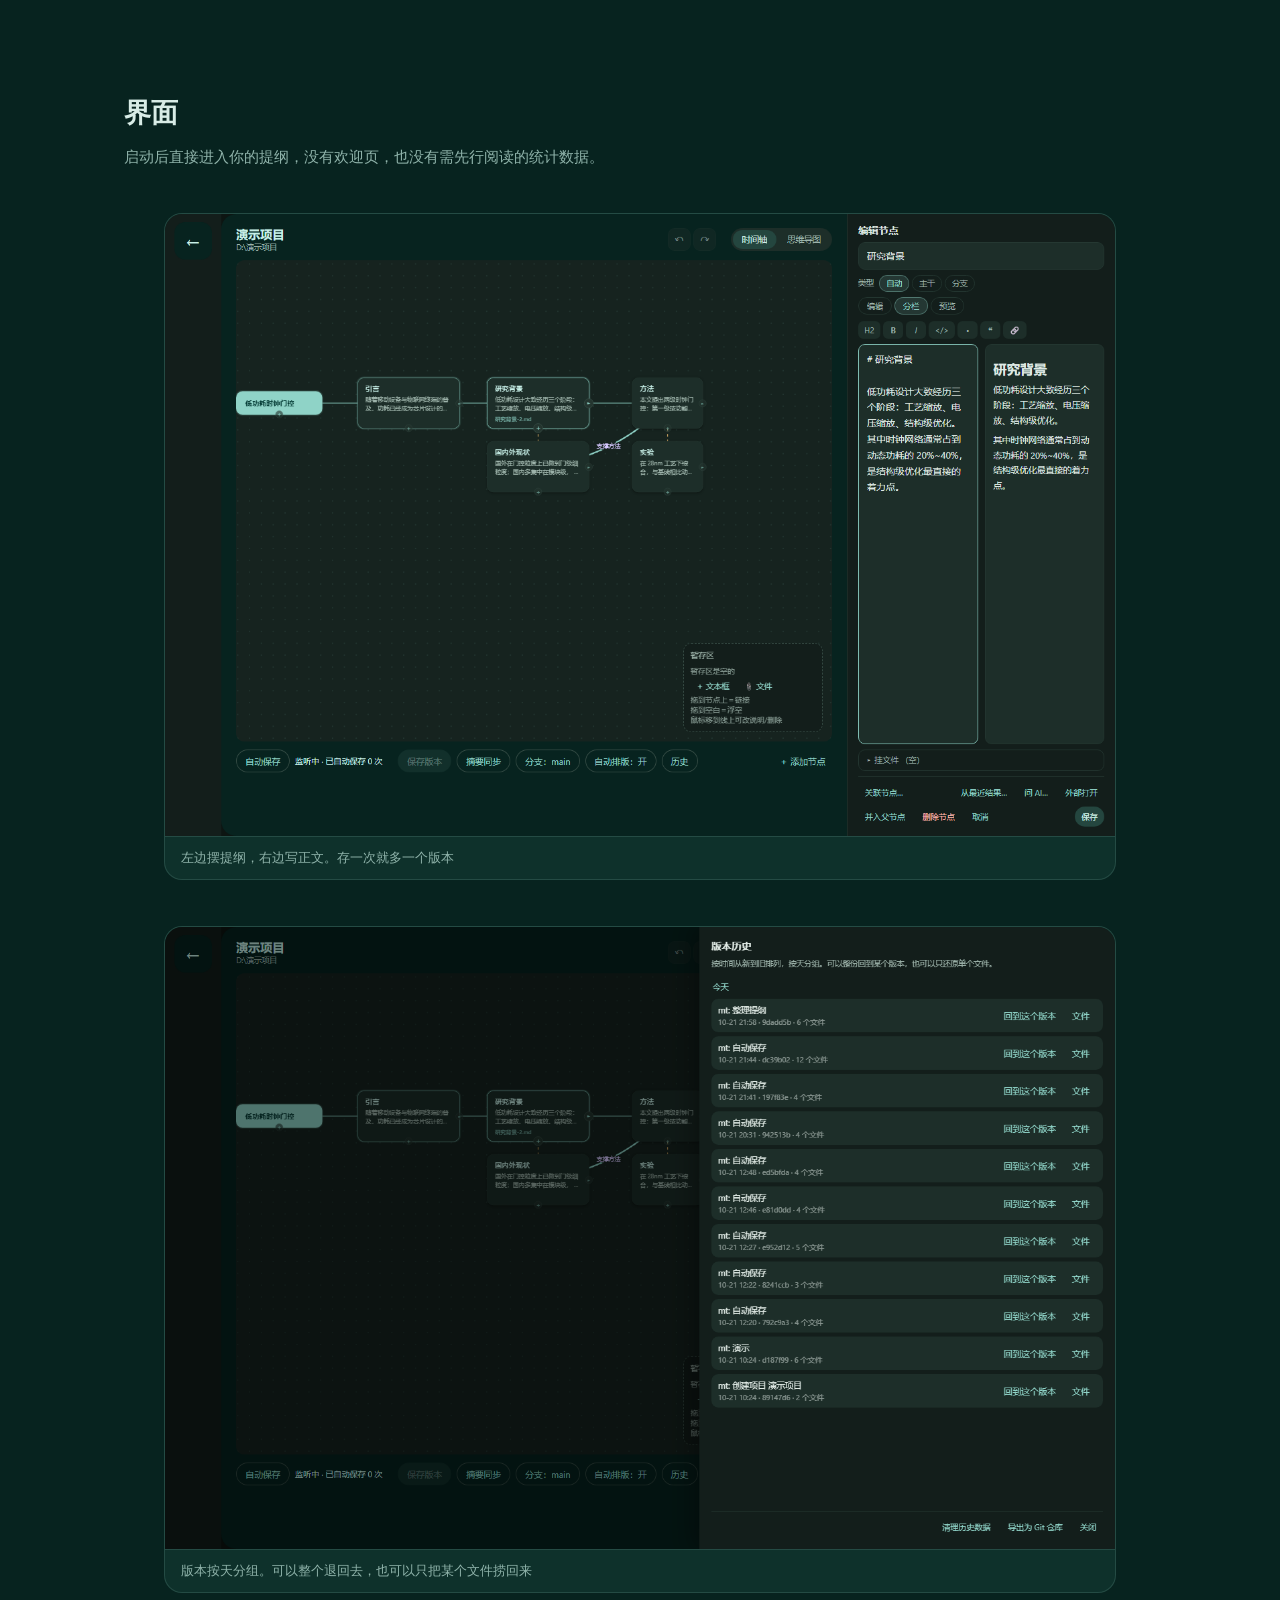
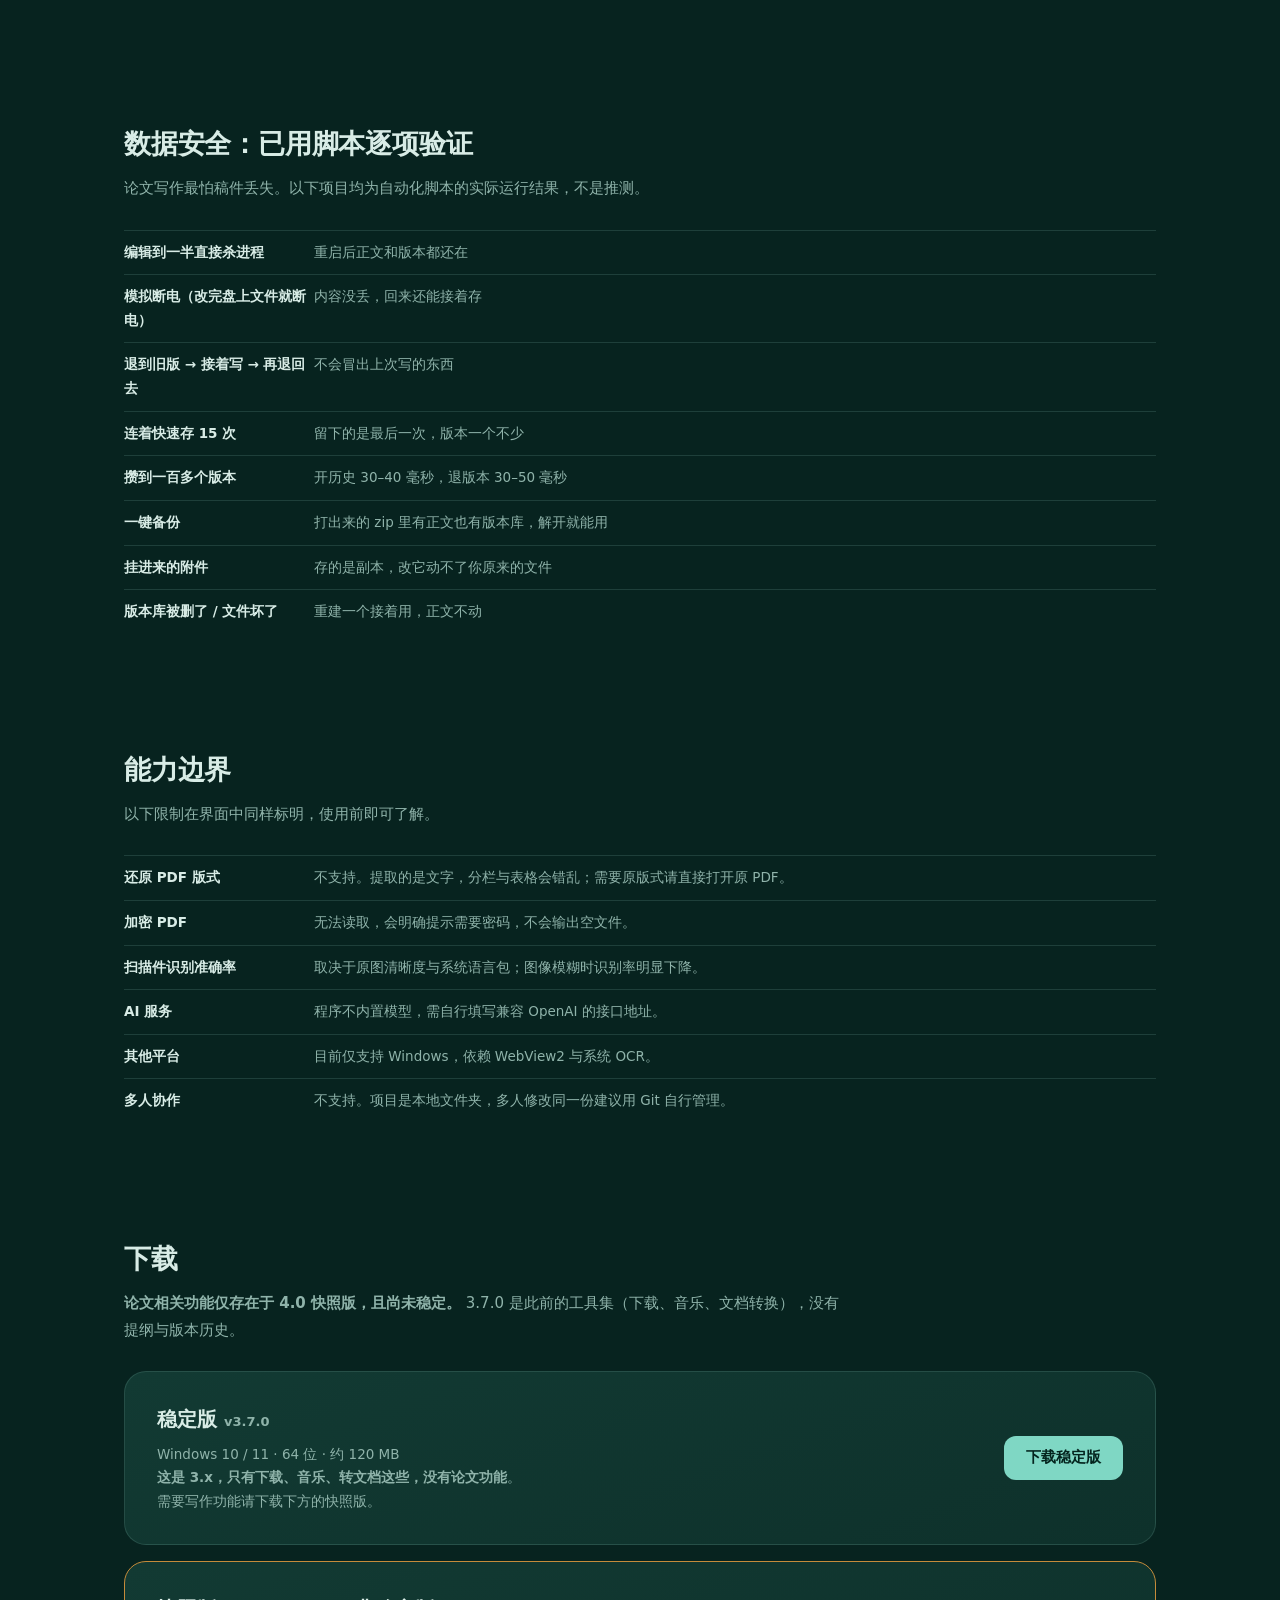
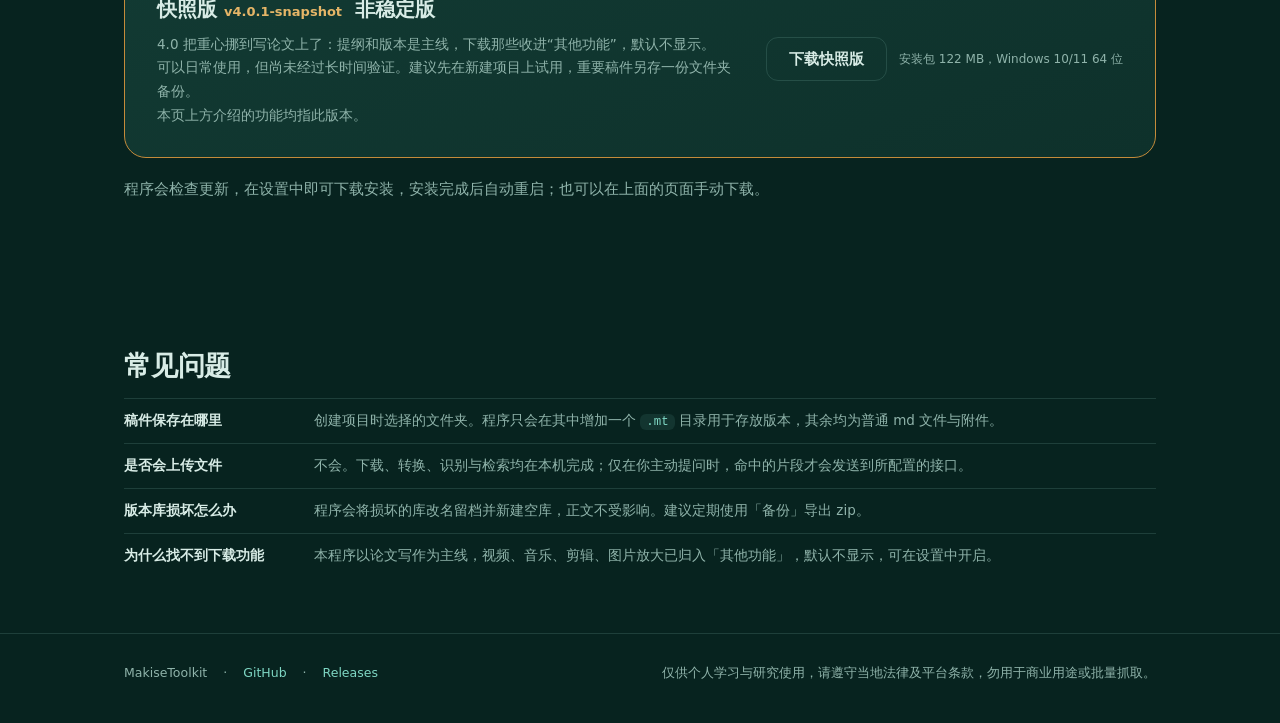
==== commit 94772f55: "feat: 4.0.1 —— 文案改为书面表达、新增文案自检、找资源支持联网优先 文案： · 上一轮改得太口语（“点左边随便一张卡片”“存好了”），这轮收回书面语 · 站点标题、功能卡、FAQ、边界说" ====
--- a/docs/index.html
+++ b/docs/index.html
@@ -19,11 +19,11 @@
   <div class="wrap">
     <div class="brand"><span class="mark">M</span>MakiseToolkit</div>
     <nav class="top-nav">
-      <a href="#features">能干什么</a>
+      <a href="#features">功能</a>
       <a href="#shots">截图</a>
-      <a href="#flow">怎么用</a>
+      <a href="#flow">使用流程</a>
       <a href="#safety">数据安全</a>
-      <a href="#limits">做不了什么</a>
+      <a href="#limits">能力边界</a>
       <a href="#download">下载</a>
     </nav>
   </div>
@@ -33,66 +33,66 @@
 
 <div class="hero">
   <div class="wrap">
-    <h1>先把提纲摆开<br><em>再一段段写</em></h1>
+    <h1>先搭提纲<br><em>再逐节写作</em></h1>
     <p class="lead">
-      每个小节就是一张卡片，卡片里写正文。写的时候能看见整篇文章长什么样，
-      哪块还空着自己心里有数。存一次留一个版本，写崩了退回去就是。
-      东西都在你自己的文件夹里，本机跑，不联网也能写。
+      每个小节对应一个节点，正文直接写在节点里。写作时可以同时看到整篇文章的结构，
+      空着的部分一目了然。每次保存生成一个版本，需要时可以回退。
+      所有文件保存在你指定的文件夹中，本地运行，无需联网。
     </p>
     <div class="actions">
       <a class="btn" href="#download">下载 Windows 版</a>
-      <a class="btn ghost" href="#features">先看看功能</a>
-    </div>
-    <div class="meta">Windows 10 / 11 · 一个安装包 · 不用注册，不填手机号</div>
+      <a class="btn ghost" href="#features">查看功能</a>
+    </div>
+    <div class="meta">Windows 10 / 11 · 单个安装包 · 无需注册</div>
   </div>
 </div>
 
 <section id="features">
   <div class="wrap">
-    <h2>能干什么</h2>
-    <p class="sub">写论文卡住的地方通常就两处：不知道该往下写什么，以及改乱了不知道怎么退回去。这程序主要冲着这两件事来。</p>
+    <h2>功能</h2>
+    <p class="sub">写作时常卡在两处：不确定接下来该写什么，以及改动过多后难以回到从前的状态。这个工具主要针对这两点。</p>
     <div class="grid">
 
       <div class="card">
         <h3>提纲就是正文</h3>
-        <p>一张卡片是一个小节，卡片里直接写内容，存成 .md。卡片之间能拉线，
-           标“这块支持那块”“这两块对着说”。提纲不用一次想全，边写边加。</p>
-        <span class="tag">一张卡片 = 一个 .md</span>
+        <p>一个节点即一个小节，内容直接写入并保存为 .md 文件。节点之间可以连线，
+           标注“支撑”“对照”等关系。提纲无需一次想全，可随写作增补。</p>
+        <span class="tag">一个节点 = 一个 .md</span>
       </div>
 
       <div class="card">
         <h3>存一次，留一版</h3>
-        <p>手动存会留版本，自动保存也留。历史里按天排着，想退回哪一版直接退。
-           整个项目能退，单个文件也能单独拿回来。</p>
+        <p>手动保存与自动保存都会生成版本。版本历史按日期排列，可整份回退，
+           也可只恢复其中某一个文件。</p>
         <span class="tag">退回之前先看清楚改了啥</span>
       </div>
 
       <div class="card">
         <h3>转文档</h3>
-        <p>Word、Excel、Markdown、PDF 之间互相转，都在本机算。哪种 PDF 能转、
-           哪种转了会丢格式，界面上直接写着，转不了会直说，不会给你一个空文件。</p>
+        <p>Word、Excel、Markdown、PDF 之间可相互转换，全部在本机完成。
+           每种 PDF 能否转换、转换后是否丢失版式，界面上均有说明；无法转换时会明确提示，不会输出空文件。</p>
         <span class="tag">PDF 的脾气写在界面上</span>
       </div>
 
       <div class="card">
         <h3>找论文、抄引用</h3>
-        <p>接的是 OpenAlex、Crossref、DOAJ、PubMed 这些开放库，搜到就能下，
-           下载完自动进库，同一个 DOI 不会重复。引用格式有国标、APA、IEEE、MLA，
-           也能导 BibTeX 和 RIS。中英文的国标格式都按规矩来。</p>
+        <p>接入 OpenAlex、Crossref、DOAJ、PubMed 等开放数据库，检索到即可下载，
+           下载后自动入库并按 DOI 去重。支持 GB/T 7714（中英文）、APA、IEEE、MLA，
+           以及 BibTeX、RIS 导出。</p>
         <span class="tag">中文英文都不用手打</span>
       </div>
 
       <div class="card">
         <h3>扫描件认字</h3>
-        <p>扫描出来的 PDF 里头没有文字，直接抽只能得到空白。这里先把它渲成图再认字，
-           默认用 Windows 自带的识别，不用另外装东西。</p>
+        <p>扫描型 PDF 没有文字层，直接提取只能得到空白。程序会先渲染为图像再做识别，
+           默认调用 Windows 自带 OCR 引擎，无需额外安装。</p>
         <span class="tag">不用下载模型</span>
       </div>
 
       <div class="card">
         <h3>想问就问一句</h3>
-        <p>找一个问题，先把相关的段落从你自己的笔记里翻出来，连同问题一起发给你填的接口。
-           嫌吵关掉也行，不填接口就当没这功能。支持填多个，DeepSeek、OpenAI、本地 Ollama 都行。</p>
+        <p>提问时先从你的笔记中检索相关段落，再连同问题一起发送到所配置的接口。
+           可以关闭该功能；也可以配置多个接口，DeepSeek、OpenAI、本地 Ollama 均可。</p>
         <span class="tag">Key 自己填，程序不带服务</span>
       </div>
 
@@ -102,8 +102,8 @@
 
 <section id="flow">
   <div class="wrap">
-    <h2>一般怎么用</h2>
-    <p class="sub">从找资料到交稿，中间不用换来换去。也不用担心哪天打开，草稿没了。</p>
+    <h2>使用流程</h2>
+    <p class="sub">从检索资料到完稿，不必在多个工具之间切换，也不必担心某天打开时草稿丢失。</p>
     <div class="flow">
       <span class="step">搜论文</span><span class="arrow">→</span>
       <span class="step">下回来进库</span><span class="arrow">→</span>
@@ -114,19 +114,19 @@
       <span class="step">不对就退回去</span>
     </div>
     <p class="sub" style="margin-top:22px">
-      正文是普通的 Markdown，躺在你选的那个文件夹里。想用 Typora 或 VS Code 改也随意，
-      回程序里它认。
+      正文是普通的 Markdown 文件，位于你指定的文件夹中。也可以用 Typora、VS Code 直接编辑，
+      程序会识别这些改动。
     </p>
   </div>
 </section>
 
 <section id="shots">
   <div class="wrap">
-    <h2>界面长这样</h2>
-    <p class="sub">打开就是你的提纲，没有欢迎页，也没有一堆统计数据要先看。</p>
+    <h2>界面</h2>
+    <p class="sub">启动后直接进入你的提纲，没有欢迎页，也没有需先行阅读的统计数据。</p>
     <div class="shots">
       <figure class="shot">
-        <img src="assets/canvas.png" alt="项目画布：卡片式提纲">
+        <img src="assets/canvas.png" alt="项目画布：节点式提纲">
         <figcaption>左边摆提纲，右边写正文。存一次就多一个版本</figcaption>
       </figure>
       <figure class="shot">
@@ -139,8 +139,8 @@
 
 <section id="safety">
   <div class="wrap">
-    <h2>丢稿这事，我们真拿脚本试过</h2>
-    <p class="sub">写论文最怕的就是稿子没了。下面这些不是“应该没事”，是自动化脚本一条条跑出来的结果。</p>
+    <h2>数据安全：已用脚本逐项验证</h2>
+    <p class="sub">论文写作最怕稿件丢失。以下项目均为自动化脚本的实际运行结果，不是推测。</p>
     <table class="facts">
       <tr><td>编辑到一半直接杀进程</td><td>重启后正文和版本都还在</td></tr>
       <tr><td>模拟断电（改完盘上文件就断电）</td><td>内容没丢，回来还能接着存</td></tr>
@@ -156,15 +156,15 @@
 
 <section id="limits">
   <div class="wrap">
-    <h2>做不了什么</h2>
-    <p class="sub">下面这些都写在界面里了。先讲明白，省得你用到一半才发现。</p>
+    <h2>能力边界</h2>
+    <p class="sub">以下限制在界面中同样标明，使用前即可了解。</p>
     <table class="facts">
-      <tr><td>还原 PDF 的版式</td><td>不干。抽出来的是文字，分栏和表格会散。要看原样就开原文件。</td></tr>
-      <tr><td>加密的 PDF</td><td>打不开，会告诉你缺密码，不会塞给你一个空文件。</td></tr>
-      <tr><td>扫描件认得准不准</td><td>看原图清不清楚、系统装没装语言包。太糊的件认错很正常。</td></tr>
-      <tr><td>AI 服务</td><td>程序里没有模型。要问就自己填一个兼容 OpenAI 的地址。</td></tr>
-      <tr><td>别的系统</td><td>只有 Windows。它靠 WebView2 和系统自带的识别，换平台得重做。</td></tr>
-      <tr><td>多人一起改</td><td>没有这功能。项目就是个本地文件夹，几个人改同一份建议用 Git。</td></tr>
+      <tr><td>还原 PDF 版式</td><td>不支持。提取的是文字，分栏与表格会错乱；需要原版式请直接打开原 PDF。</td></tr>
+      <tr><td>加密 PDF</td><td>无法读取，会明确提示需要密码，不会输出空文件。</td></tr>
+      <tr><td>扫描件识别准确率</td><td>取决于原图清晰度与系统语言包；图像模糊时识别率明显下降。</td></tr>
+      <tr><td>AI 服务</td><td>程序不内置模型，需自行填写兼容 OpenAI 的接口地址。</td></tr>
+      <tr><td>其他平台</td><td>目前仅支持 Windows，依赖 WebView2 与系统 OCR。</td></tr>
+      <tr><td>多人协作</td><td>不支持。项目是本地文件夹，多人修改同一份建议用 Git 自行管理。</td></tr>
     </table>
   </div>
 </section>
@@ -172,14 +172,14 @@
 <section id="download">
   <div class="wrap">
     <h2>下载</h2>
-    <p class="sub"><b>先说一句：论文这些功能只在 4.0 快照版里有，而且它还不算稳。</b>
-      3.7.0 是之前那套工具（下载、音乐、转文档），没有提纲也没有版本历史。</p>
+    <p class="sub"><b>论文相关功能仅存在于 4.0 快照版，且尚未稳定。</b>
+      3.7.0 是此前的工具集（下载、音乐、文档转换），没有提纲与版本历史。</p>
     <div class="dl">
       <div class="info">
         <h3>稳定版 <span style="font-size:13px;color:var(--text-dim)">v3.7.0</span></h3>
         <p>Windows 10 / 11 · 64 位 · 约 120 MB<br>
            <b>这是 3.x，只有下载、音乐、转文档这些，没有论文功能</b>。<br>
-           想要写论文那套，看下面那个。</p>
+           需要写作功能请下载下方的快照版。</p>
       </div>
       <div class="btns">
         <a class="btn" href="https://github.com/PLSSJX/BLG/releases/tag/v3.7.0">下载稳定版</a>
@@ -187,32 +187,31 @@
     </div>
     <div class="dl" style="margin-top:16px;border-color:#c58b3a">
       <div class="info">
-        <h3>快照版 <span style="font-size:13px;color:#e5b567">v4.0.0-snapshot</span>
-          <span class="tag" style="margin-left:6px">别当稳定版用</span></h3>
+        <h3>快照版 <span style="font-size:13px;color:#e5b567">v4.0.1-snapshot</span>
+          <span class="tag" style="margin-left:6px">非稳定版</span></h3>
         <p>4.0 把重心挪到写论文上了：提纲和版本是主线，下载那些收进“其他功能”，默认不显示。<br>
-           能日常用，但还没被长时间折腾过。建议先拿新项目试，重要的稿子另外留一份文件夹备份。<br>
-           本页上面说的功能，都是这个版本。</p>
+           可以日常使用，但尚未经过长时间验证。建议先在新建项目上试用，重要稿件另存一份文件夹备份。<br>
+           本页上方介绍的功能均指此版本。</p>
       </div>
       <div class="btns">
-        <a class="btn ghost" href="https://github.com/PLSSJX/BLG/releases/tag/v4.0.0-snapshot">下载快照版</a>
+        <a class="btn ghost" href="https://github.com/PLSSJX/BLG/releases/tag/v4.0.1-snapshot">下载快照版</a>
         <span style="font-size:12px;color:var(--text-dim);align-self:center">安装包 122 MB，Windows 10/11 64 位</span>
       </div>
     </div>
     <p class="sub" style="margin-top:18px">
-      程序会自己看有没有新版本：设置里点一下就能下载安装，装完自动重开。
-      也可以在上面那页手动下。
+      程序会检查更新，在设置中即可下载安装，安装完成后自动重启；也可以在上面的页面手动下载。
     </p>
   </div>
 </section>
 
 <section id="faq">
   <div class="wrap">
-    <h2>常被问到</h2>
+    <h2>常见问题</h2>
     <table class="facts">
-      <tr><td>我的稿子到底存在哪</td><td>就是你建项目时选的那个文件夹。程序只在里面多放一个 <code>.mt</code> 目录存版本，别的都是普通 md 和附件。</td></tr>
-      <tr><td>会不会偷偷上传</td><td>不会。下载、转格式、认字、检索都在你机器上。只有你主动点“问一句”，命中的那几段才会发到你填的地址。</td></tr>
-      <tr><td>版本库要是坏了呢</td><td>程序会把它改名留档，再建一个空的新库，稿子照样在。真怕出事，就偶尔用“一键备份”打个 zip。</td></tr>
-      <tr><td>为什么找不到下载功能</td><td>这程序现在是写论文用的。视频、音乐、剪辑、图片放大都收进“其他功能”了，默认不显示，设置里能打开。</td></tr>
+      <tr><td>稿件保存在哪里</td><td>创建项目时选择的文件夹。程序只会在其中增加一个 <code>.mt</code> 目录用于存放版本，其余均为普通 md 文件与附件。</td></tr>
+      <tr><td>是否会上传文件</td><td>不会。下载、转换、识别与检索均在本机完成；仅在你主动提问时，命中的片段才会发送到所配置的接口。</td></tr>
+      <tr><td>版本库损坏怎么办</td><td>程序会将损坏的库改名留档并新建空库，正文不受影响。建议定期使用「备份」导出 zip。</td></tr>
+      <tr><td>为什么找不到下载功能</td><td>本程序以论文写作为主线，视频、音乐、剪辑、图片放大已归入「其他功能」，默认不显示，可在设置中开启。</td></tr>
     </table>
   </div>
 </section>
@@ -226,7 +225,7 @@
     <a href="https://github.com/PLSSJX/BLG">GitHub</a>
     <span>·</span>
     <a href="https://github.com/PLSSJX/BLG/releases/latest">Releases</a>
-    <span style="margin-left:auto">就自己用。遵守当地法律和平台条款，别拿去商用或批量抓。</span>
+    <span style="margin-left:auto">仅供个人学习与研究使用，请遵守当地法律及平台条款，勿用于商业用途或批量抓取。</span>
   </div>
 </footer>
 
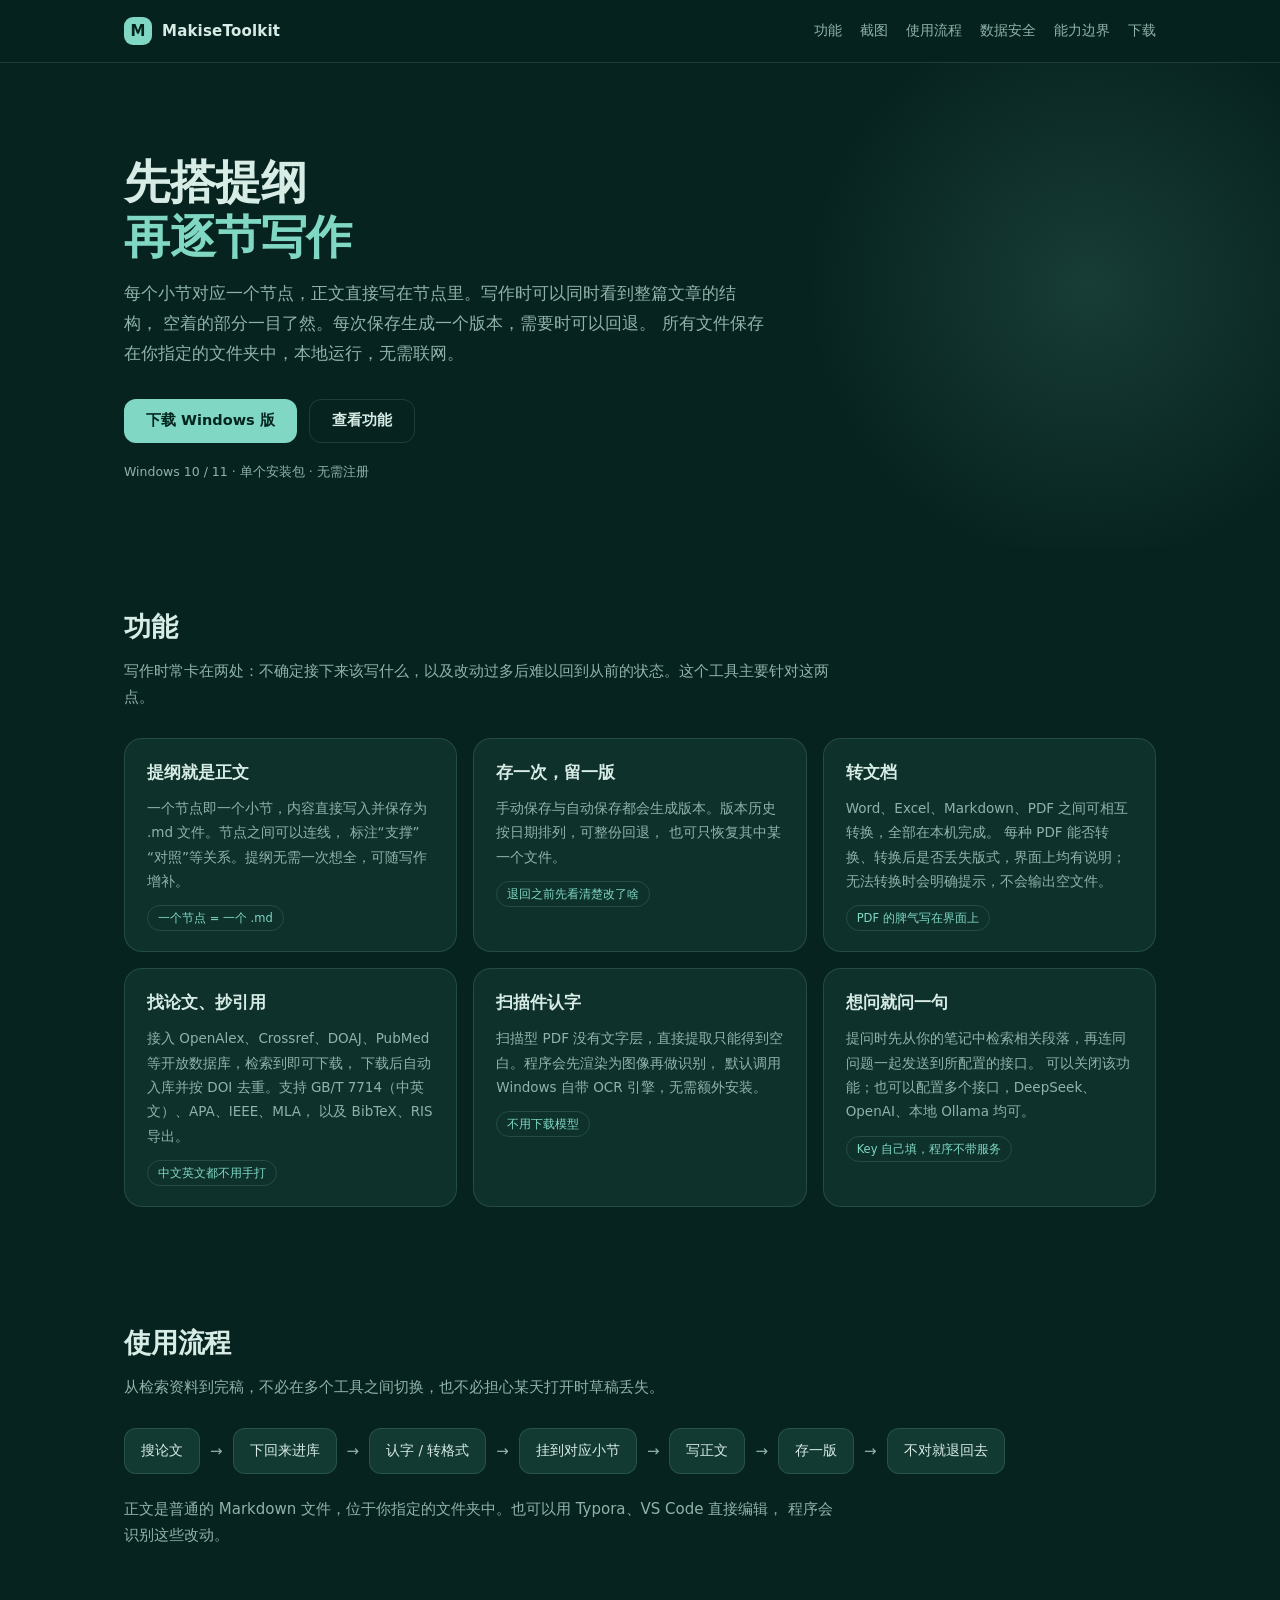
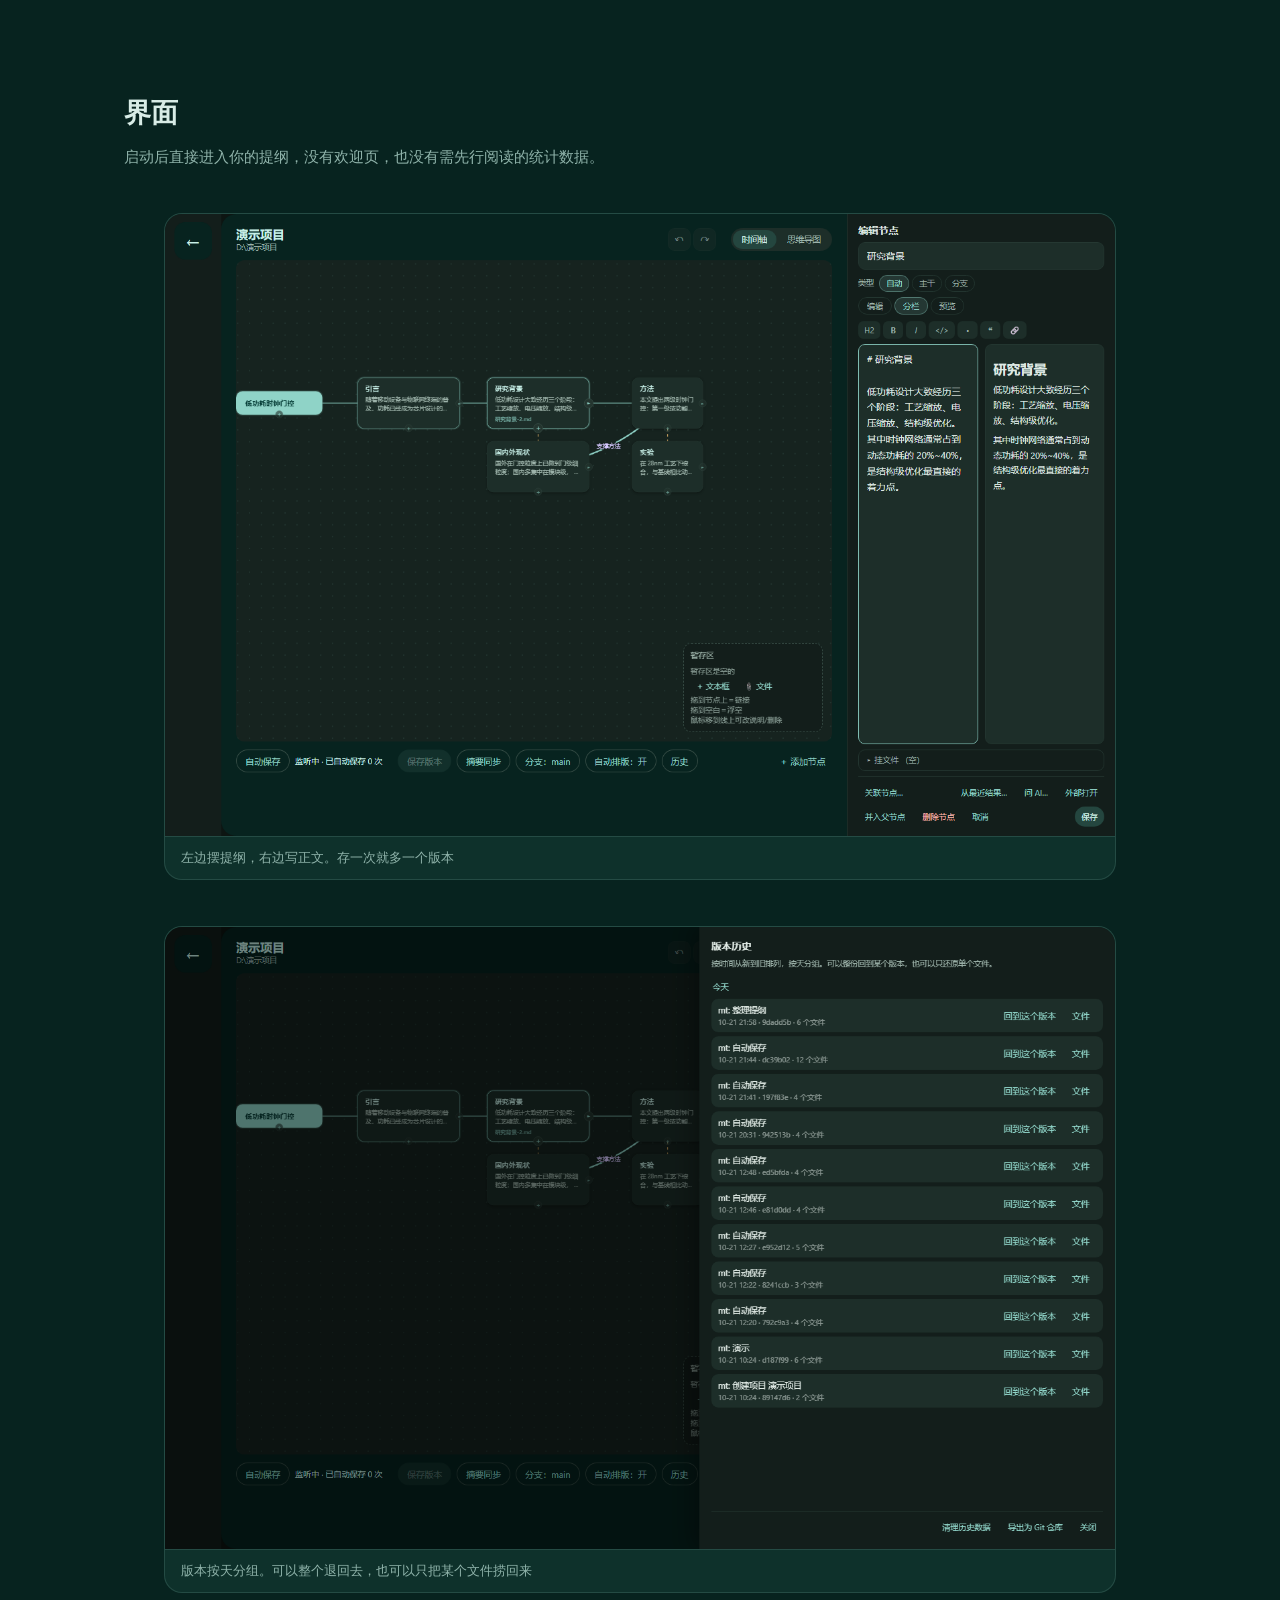
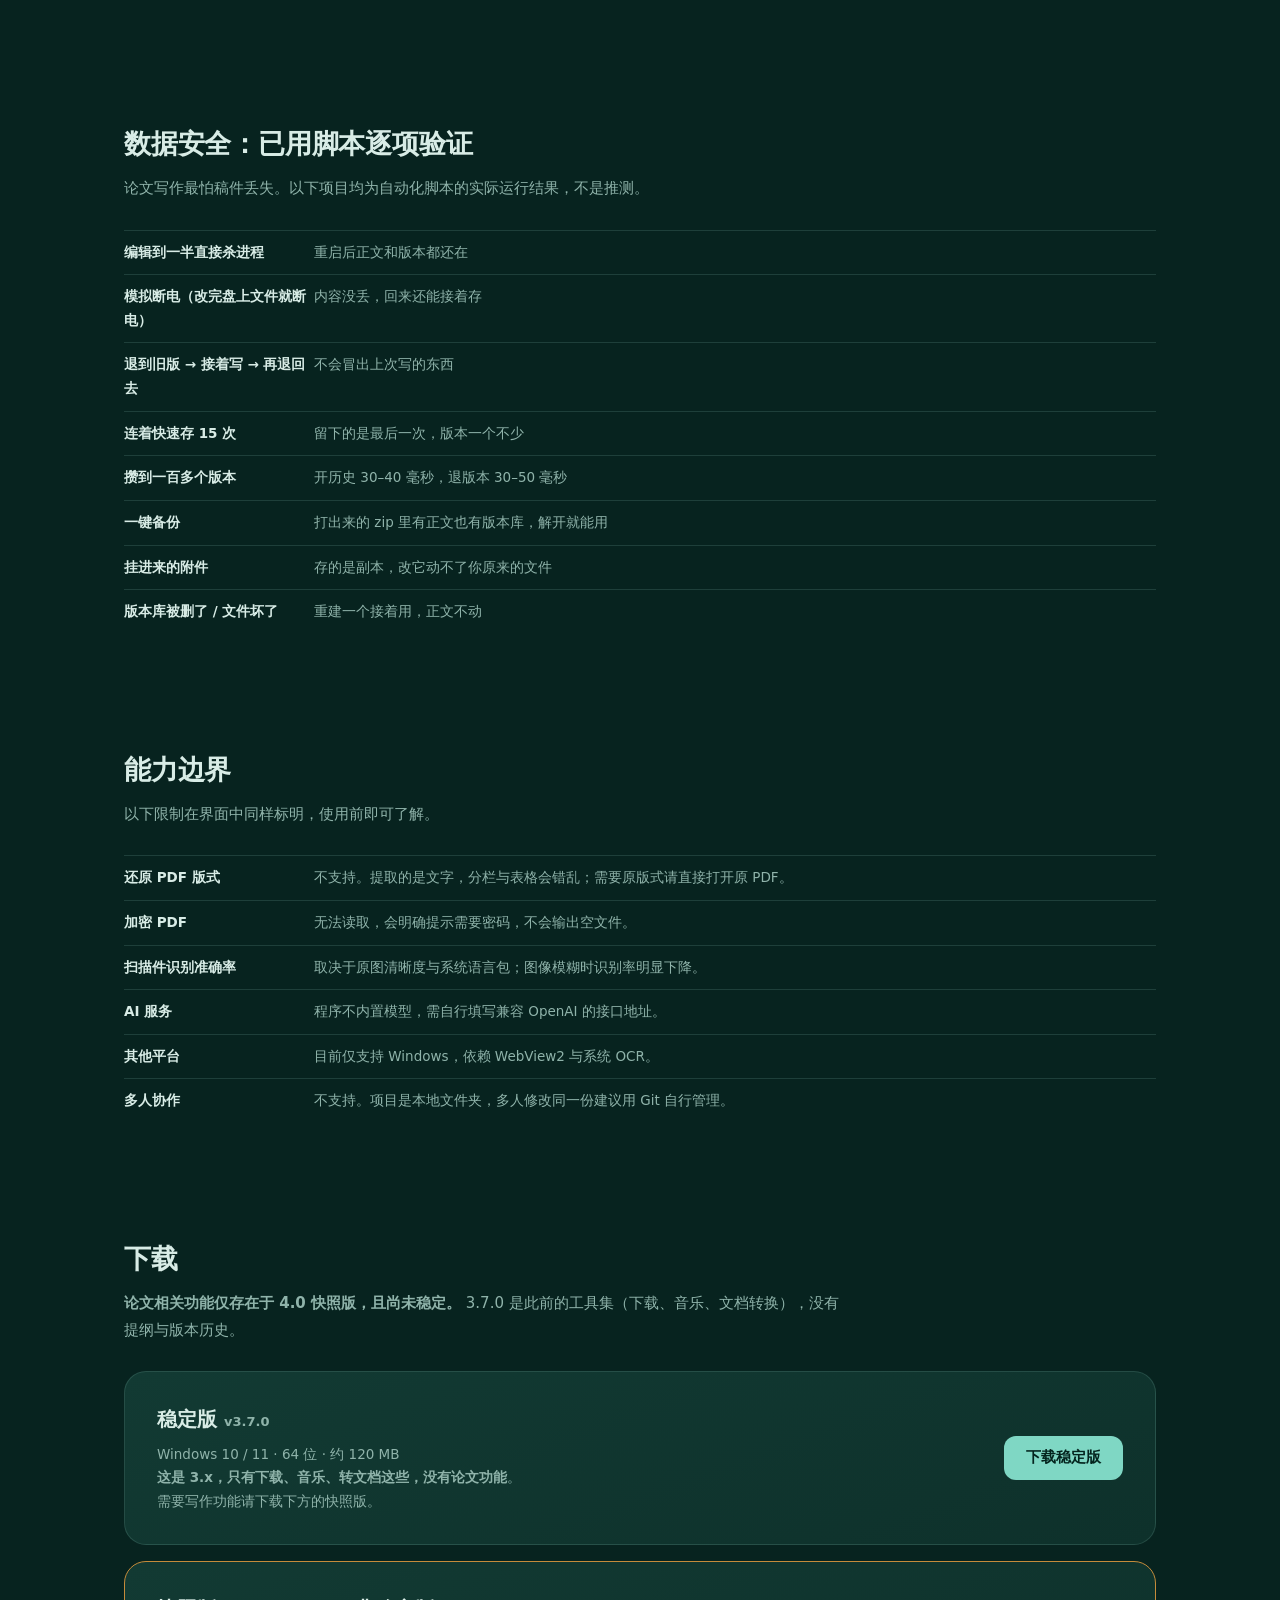
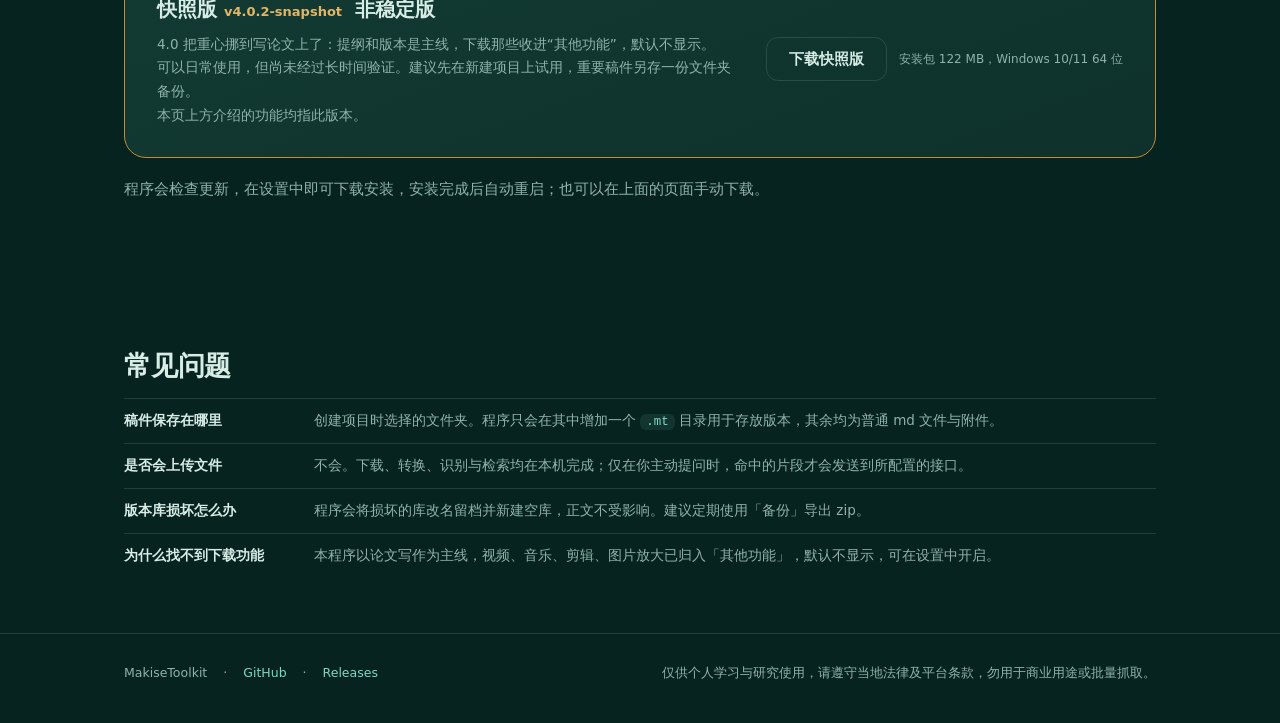
==== commit b6f986d6: "release: 4.0.2 快照版（退出确认 + 文案书面语 + 找资源联网优先） · 退出前确认：项目还开着或有下载未完成时，先列清楚再问一句（应用内对话框）   托盘「退出」也走这条路径，5 秒" ====
--- a/docs/index.html
+++ b/docs/index.html
@@ -187,14 +187,14 @@
     </div>
     <div class="dl" style="margin-top:16px;border-color:#c58b3a">
       <div class="info">
-        <h3>快照版 <span style="font-size:13px;color:#e5b567">v4.0.1-snapshot</span>
+        <h3>快照版 <span style="font-size:13px;color:#e5b567">v4.0.2-snapshot</span>
           <span class="tag" style="margin-left:6px">非稳定版</span></h3>
         <p>4.0 把重心挪到写论文上了：提纲和版本是主线，下载那些收进“其他功能”，默认不显示。<br>
            可以日常使用，但尚未经过长时间验证。建议先在新建项目上试用，重要稿件另存一份文件夹备份。<br>
            本页上方介绍的功能均指此版本。</p>
       </div>
       <div class="btns">
-        <a class="btn ghost" href="https://github.com/PLSSJX/BLG/releases/tag/v4.0.1-snapshot">下载快照版</a>
+        <a class="btn ghost" href="https://github.com/PLSSJX/BLG/releases/tag/v4.0.2-snapshot">下载快照版</a>
         <span style="font-size:12px;color:var(--text-dim);align-self:center">安装包 122 MB，Windows 10/11 64 位</span>
       </div>
     </div>
